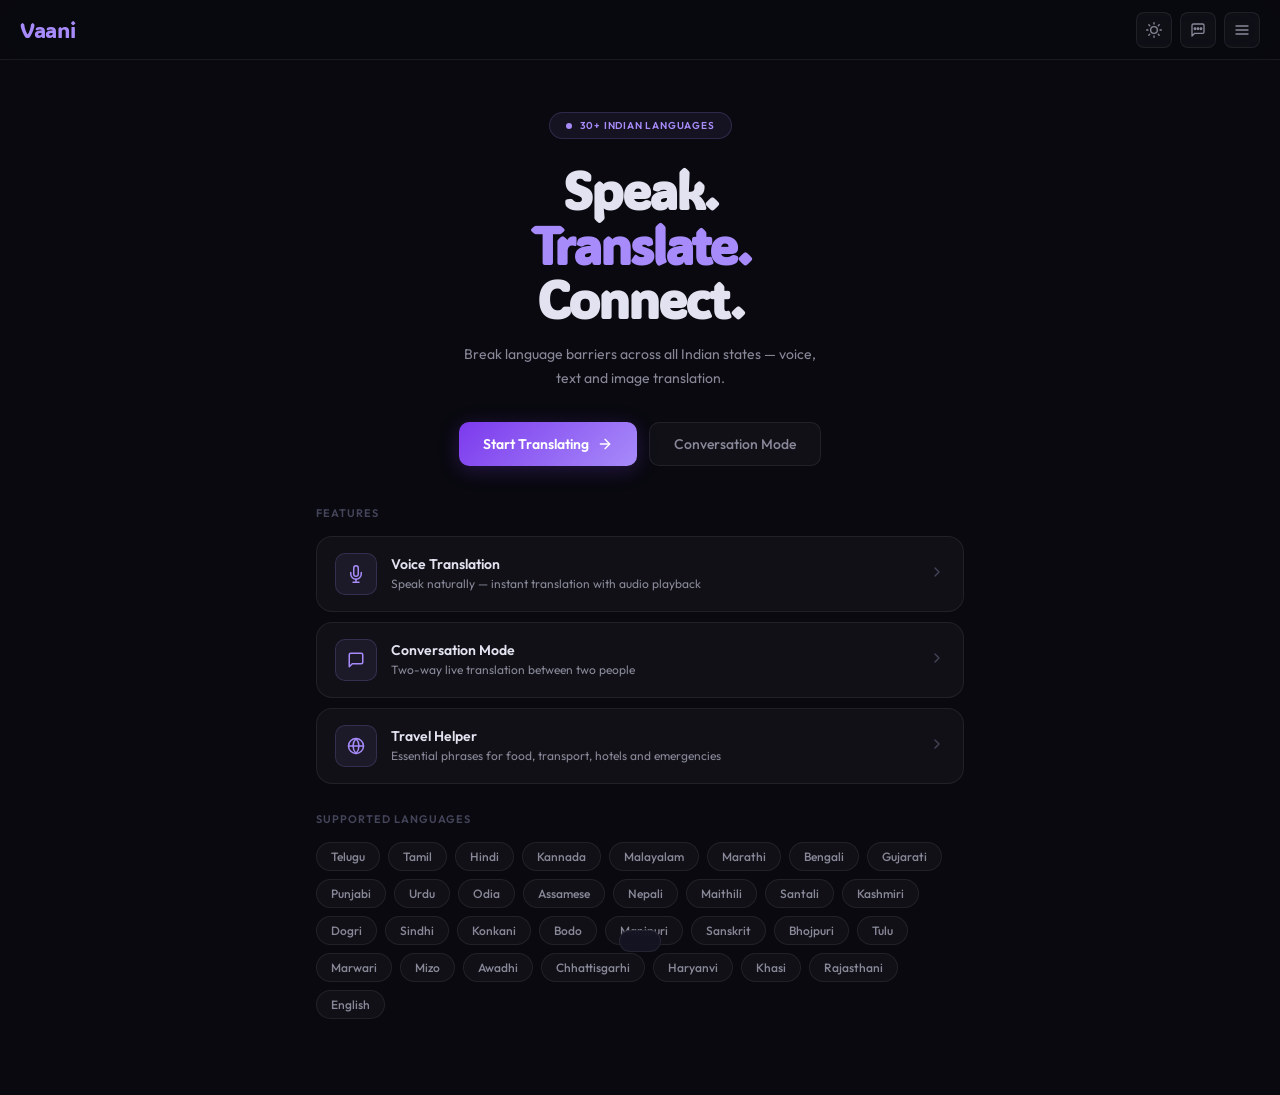
==== frontend/index.html @ 917a96c5 "Update index.html" ====
<!DOCTYPE html>
<html lang="en" data-theme="dark">
<head>
  <meta charset="UTF-8">
  <meta name="viewport" content="width=device-width, initial-scale=1.0, viewport-fit=cover">
  <title>Vaani — Indian Language Translator</title>
  <meta http-equiv="Cache-Control" content="no-cache, no-store, must-revalidate">
  <meta http-equiv="Pragma" content="no-cache">
  <meta http-equiv="Expires" content="0">
  <link rel="manifest" href="manifest.json">
  <meta name="theme-color" content="#7c3aed">
  <meta name="mobile-web-app-capable" content="yes">
  <meta name="apple-mobile-web-app-capable" content="yes">
  <meta name="apple-mobile-web-app-status-bar-style" content="black-translucent">
  <meta name="apple-mobile-web-app-title" content="Vaani">
  <link rel="icon" type="image/png" sizes="192x192" href="icon-192.png">
  <link rel="icon" type="image/png" sizes="512x512" href="icon-512.png">
  <link rel="shortcut icon" href="icon-192.png">
  <link rel="apple-touch-icon" href="icon-192.png">
  <link href="https://fonts.googleapis.com/css2?family=ADLaM+Display&family=Outfit:wght@300;400;500;600;700&display=swap" rel="stylesheet">
  <link rel="stylesheet" href="style.css?v=20260322a">
  <link rel="stylesheet" href="permission-guide.css?v=20250325b">
  <link rel="stylesheet" href="chat-isolated.css?v=4">
</head>
<body>

<!-- ══ NAVBAR ══════════════════════════════════════════════════════ -->
<nav class="navbar" id="navbar">
  <div class="nav-brand" onclick="navigateTo('Home')" role="button" tabindex="0"
       onkeydown="if(event.key==='Enter')navigateTo('Home')">
    Vaani
    <span class="nav-brand-hint">Home</span>
  </div>
  <div class="nav-actions">
    <button class="icon-btn" id="themeToggleBtn" onclick="toggleTheme()" title="Switch to light theme" aria-label="Switch to light theme" aria-pressed="false">
      <svg viewBox="0 0 24 24"><circle cx="12" cy="12" r="5"/><line x1="12" y1="1" x2="12" y2="3"/><line x1="12" y1="21" x2="12" y2="23"/><line x1="4.22" y1="4.22" x2="5.64" y2="5.64"/><line x1="18.36" y1="18.36" x2="19.78" y2="19.78"/><line x1="1" y1="12" x2="3" y2="12"/><line x1="21" y1="12" x2="23" y2="12"/><line x1="4.22" y1="19.78" x2="5.64" y2="18.36"/><line x1="18.36" y1="5.64" x2="19.78" y2="4.22"/></svg>
    </button>
    <button class="icon-btn" id="installBtn" onclick="installApp()" style="display:none" title="Install app">
      <svg viewBox="0 0 24 24"><path d="M21 15v4a2 2 0 0 1-2 2H5a2 2 0 0 1-2-2v-4"/><polyline points="7 10 12 15 17 10"/><line x1="12" y1="15" x2="12" y2="3"/></svg>
    </button>
    <button class="icon-btn" id="vcNavBtn" onclick="navigateTo('Chat')" title="Chat" style="position:relative">

  <svg viewBox="0 0 24 24" aria-hidden="true">
          <path d="M21 15a2 2 0 0 1-2 2H7l-4 4V5a2 2 0 0 1 2-2h14a2 2 0 0 1 2 2z"/>
          <circle cx="7.5" cy="10" r="1.2" fill="#8E7BEF"/>
          <circle cx="12" cy="10" r="1.2" fill="#8E7BEF"/>
          <circle cx="16.5" cy="10" r="1.2" fill="#8E7BEF"/>
        </svg>

  <span class="cu-nav-badge" id="chatNavBadge" style="display:none"></span>

</button>
    <button class="icon-btn menu-toggle" onclick="toggleMenu()" title="Menu">
      <svg viewBox="0 0 24 24"><line x1="3" y1="6" x2="21" y2="6"/><line x1="3" y1="12" x2="21" y2="12"/><line x1="3" y1="18" x2="21" y2="18"/></svg>
    </button>
  </div>
</nav>

<!-- ══ SIDE MENU ════════════════════════════════════════════════════ -->
<div class="menu-overlay" id="menuOverlay" onclick="closeMenu()"></div>
<div class="side-menu" id="sideMenu">
  <div class="menu-top">
    <div class="menu-brand">Vaani</div>
    <div class="menu-user" id="menuUser" style="display:none">
      <img class="menu-avatar" id="menuAvatar" src="" alt="">
      <div class="menu-user-info">
        <div class="menu-user-name" id="menuUserName"></div>
        <div class="menu-user-sub">Signed in with Google</div>
      </div>
    </div>
  </div>
  <nav class="menu-nav">
    <a class="menu-item" id="menuHome" onclick="navigateTo('Home')">
      <span class="mi-icon"><svg viewBox="0 0 24 24"><path d="M3 9l9-7 9 7v11a2 2 0 0 1-2 2H5a2 2 0 0 1-2-2z"/><polyline points="9 22 9 12 15 12 15 22"/></svg></span>
      <span class="mi-label">Home</span><span class="mi-dot"></span>
    </a>
    <a class="menu-item" id="menuSingle" onclick="navigateTo('Single')">
      <span class="mi-icon"><svg viewBox="0 0 24 24"><path d="M12 1a3 3 0 0 0-3 3v8a3 3 0 0 0 6 0V4a3 3 0 0 0-3-3z"/><path d="M19 10v2a7 7 0 0 1-14 0v-2"/><line x1="12" y1="19" x2="12" y2="23"/><line x1="8" y1="23" x2="16" y2="23"/></svg></span>
      <span class="mi-label">Single Mode</span><span class="mi-dot"></span>
    </a>
    <a class="menu-item" id="menuConversation" onclick="navigateTo('Conversation')">
      <span class="mi-icon"><svg viewBox="0 0 24 24"><path d="M21 15a2 2 0 0 1-2 2H7l-4 4V5a2 2 0 0 1 2-2h14a2 2 0 0 1 2 2z"/></svg></span>
      <span class="mi-label">Conversation Mode</span><span class="mi-dot"></span>
    </a>
    <a class="menu-item" id="menuChat" onclick="navigateTo('Chat')">
      <span class="mi-icon">
        <svg viewBox="0 0 24 24" aria-hidden="true">
          <path d="M21 15a2 2 0 0 1-2 2H7l-4 4V5a2 2 0 0 1 2-2h14a2 2 0 0 1 2 2z"/>
          <circle cx="7.5" cy="10" r="0.5"/>
          <circle cx="12" cy="10" r="0.5"/>
          <circle cx="16.5" cy="10" r="0.5"/>
        </svg>
      </span>
      <span class="mi-label">Chat</span>
      <span class="cu-nav-badge" id="chatMenuBadge" style="display:none;position:static;margin-left:auto"></span>
      <span class="mi-dot"></span>
    </a>
    <div class="menu-divider"></div>
    <a class="menu-item" id="menuTravel" onclick="navigateTo('Travel')">
      <span class="mi-icon"><svg viewBox="0 0 24 24"><circle cx="12" cy="12" r="10"/><line x1="2" y1="12" x2="22" y2="12"/><path d="M12 2a15.3 15.3 0 0 1 4 10 15.3 15.3 0 0 1-4 10 15.3 15.3 0 0 1-4-10 15.3 15.3 0 0 1 4-10z"/></svg></span>
      <span class="mi-label">Travel Helper</span><span class="mi-dot"></span>
    </a>
    <div class="menu-divider"></div>
    <a class="menu-item" id="menuHistory" onclick="navigateTo('History')">
      <span class="mi-icon"><svg viewBox="0 0 24 24"><path d="M14 2H6a2 2 0 0 0-2 2v16a2 2 0 0 0 2 2h12a2 2 0 0 0 2-2V8z"/><polyline points="14 2 14 8 20 8"/></svg></span>
      <span class="mi-label">History</span><span class="mi-dot"></span>
    </a>
    <a class="menu-item" id="menuFavourites" onclick="navigateTo('Favourites')">
      <span class="mi-icon"><svg viewBox="0 0 24 24"><polygon points="12 2 15.09 8.26 22 9.27 17 14.14 18.18 21.02 12 17.77 5.82 21.02 7 14.14 2 9.27 8.91 8.26 12 2"/></svg></span>
      <span class="mi-label">Favourites</span><span class="mi-dot"></span>
    </a>
    <a class="menu-item" id="menuSettings" onclick="navigateTo('Settings')">
      <span class="mi-icon"><svg viewBox="0 0 24 24"><circle cx="12" cy="12" r="3"/><path d="M19.4 15a1.65 1.65 0 0 0 .33 1.82l.06.06a2 2 0 1 1-2.83 2.83l-.06-.06a1.65 1.65 0 0 0-1.82-.33 1.65 1.65 0 0 0-1 1.51V21a2 2 0 1 1-4 0v-.09A1.65 1.65 0 0 0 9 19.4a1.65 1.65 0 0 0-1.82.33l-.06.06a2 2 0 1 1-2.83-2.83l.06-.06A1.65 1.65 0 0 0 4.68 15a1.65 1.65 0 0 0-1.51-1H3a2 2 0 1 1 0-4h.09A1.65 1.65 0 0 0 4.6 9a1.65 1.65 0 0 0-.33-1.82l-.06-.06a2 2 0 1 1 2.83-2.83l.06.06A1.65 1.65 0 0 0 9 4.68a1.65 1.65 0 0 0 1-1.51V3a2 2 0 1 1 4 0v.09a1.65 1.65 0 0 0 1 1.51 1.65 1.65 0 0 0 1.82-.33l.06-.06a2 2 0 1 1 2.83 2.83l-.06.06A1.65 1.65 0 0 0 19.4 9a1.65 1.65 0 0 0 1.51 1H21a2 2 0 1 1 0 4h-.09a1.65 1.65 0 0 0-1.51 1z"/></svg></span>
      <span class="mi-label">Settings</span><span class="mi-dot"></span>
    </a>
  </nav>
  <div class="menu-footer">
    <div class="menu-signin-card" id="menuSigninCard">
      <div class="signin-title">Sign in to sync</div>
      <div class="signin-sub">Save history &amp; favourites across devices</div>
      <button class="google-btn" onclick="signInWithGoogle()">
        <svg class="g-logo" viewBox="0 0 24 24" fill="none">
          <path d="M22.56 12.25c0-.78-.07-1.53-.2-2.25H12v4.26h5.92c-.26 1.37-1.04 2.53-2.21 3.31v2.77h3.57c2.08-1.92 3.28-4.74 3.28-8.09z" fill="#4285F4"/>
          <path d="M12 23c2.97 0 5.46-.98 7.28-2.66l-3.57-2.77c-.98.66-2.23 1.06-3.71 1.06-2.86 0-5.29-1.93-6.16-4.53H2.18v2.84C3.99 20.53 7.7 23 12 23z" fill="#34A853"/>
          <path d="M5.84 14.09c-.22-.66-.35-1.36-.35-2.09s.13-1.43.35-2.09V7.07H2.18C1.43 8.55 1 10.22 1 12s.43 3.45 1.18 4.93l3.66-2.84z" fill="#FBBC05"/>
          <path d="M12 5.38c1.62 0 3.06.56 4.21 1.64l3.15-3.15C17.45 2.09 14.97 1 12 1 7.7 1 3.99 3.47 2.18 7.07l3.66 2.84c.87-2.6 3.3-4.53 6.16-4.53z" fill="#EA4335"/>
        </svg>
        Continue with Google
      </button>
    </div>
    <div class="menu-signout" id="menuSignout" style="display:none">
      <button class="signout-btn" onclick="signOutUser()">
        <svg viewBox="0 0 24 24"><path d="M9 21H5a2 2 0 0 1-2-2V5a2 2 0 0 1 2-2h4"/><polyline points="16 17 21 12 16 7"/><line x1="21" y1="12" x2="9" y2="12"/></svg>
        Sign out
      </button>
    </div>
  </div>
</div>

<!-- ══ HOME ════════════════════════════════════════════════════════ -->
<div id="pageHome" class="page active">
  <div class="home-hero">
    <div class="hero-badge"><span class="badge-pulse"></span>30+ Indian Languages</div>
    <h1 class="hero-title">Speak.<br><span class="hero-accent">Translate.</span><br>Connect.</h1>
    <p class="hero-sub">Break language barriers across all Indian states — voice, text and image translation.</p>
    <div class="hero-btns">
      <button class="btn-primary" onclick="navigateTo('Single')">
        Start Translating
        <svg viewBox="0 0 24 24"><line x1="5" y1="12" x2="19" y2="12"/><polyline points="12 5 19 12 12 19"/></svg>
      </button>
      <button class="btn-ghost" onclick="navigateTo('Conversation')">Conversation Mode</button>
    </div>
  </div>
  <div class="home-features">
    <div class="section-label">Features</div>
    <div class="features-grid">
      <div class="feature-card" onclick="navigateTo('Single')">
        <div class="fc-icon"><svg viewBox="0 0 24 24"><path d="M12 1a3 3 0 0 0-3 3v8a3 3 0 0 0 6 0V4a3 3 0 0 0-3-3z"/><path d="M19 10v2a7 7 0 0 1-14 0v-2"/><line x1="12" y1="19" x2="12" y2="23"/><line x1="8" y1="23" x2="16" y2="23"/></svg></div>
        <div class="fc-body"><div class="fc-title">Voice Translation</div><div class="fc-desc">Speak naturally — instant translation with audio playback</div></div>
        <div class="fc-arrow"><svg viewBox="0 0 24 24"><polyline points="9 18 15 12 9 6"/></svg></div>
      </div>
      <div class="feature-card" onclick="navigateTo('Conversation')">
        <div class="fc-icon"><svg viewBox="0 0 24 24"><path d="M21 15a2 2 0 0 1-2 2H7l-4 4V5a2 2 0 0 1 2-2h14a2 2 0 0 1 2 2z"/></svg></div>
        <div class="fc-body"><div class="fc-title">Conversation Mode</div><div class="fc-desc">Two-way live translation between two people</div></div>
        <div class="fc-arrow"><svg viewBox="0 0 24 24"><polyline points="9 18 15 12 9 6"/></svg></div>
      </div>
      <div class="feature-card" onclick="navigateTo('Travel')">
        <div class="fc-icon"><svg viewBox="0 0 24 24"><circle cx="12" cy="12" r="10"/><line x1="2" y1="12" x2="22" y2="12"/><path d="M12 2a15.3 15.3 0 0 1 4 10 15.3 15.3 0 0 1-4 10 15.3 15.3 0 0 1-4-10 15.3 15.3 0 0 1 4-10z"/></svg></div>
        <div class="fc-body"><div class="fc-title">Travel Helper</div><div class="fc-desc">Essential phrases for food, transport, hotels and emergencies</div></div>
        <div class="fc-arrow"><svg viewBox="0 0 24 24"><polyline points="9 18 15 12 9 6"/></svg></div>
      </div>
    </div>
  </div>
  <div class="home-langs">
    <div class="section-label">Supported Languages</div>
    <div class="langs-wrap">
      <span class="lang-pill">Telugu</span><span class="lang-pill">Tamil</span>
      <span class="lang-pill">Hindi</span><span class="lang-pill">Kannada</span>
      <span class="lang-pill">Malayalam</span><span class="lang-pill">Marathi</span>
      <span class="lang-pill">Bengali</span><span class="lang-pill">Gujarati</span>
      <span class="lang-pill">Punjabi</span><span class="lang-pill">Urdu</span>
      <span class="lang-pill">Odia</span><span class="lang-pill">Assamese</span>
      <span class="lang-pill">Nepali</span><span class="lang-pill">Maithili</span>
      <span class="lang-pill">Santali</span><span class="lang-pill">Kashmiri</span>
      <span class="lang-pill">Dogri</span><span class="lang-pill">Sindhi</span>
      <span class="lang-pill">Konkani</span><span class="lang-pill">Bodo</span>
      <span class="lang-pill">Manipuri</span><span class="lang-pill">Sanskrit</span>
      <span class="lang-pill">Bhojpuri</span><span class="lang-pill">Tulu</span>
      <span class="lang-pill">Marwari</span><span class="lang-pill">Mizo</span>
      <span class="lang-pill">Awadhi</span><span class="lang-pill">Chhattisgarhi</span>
      <span class="lang-pill">Haryanvi</span><span class="lang-pill">Khasi</span>
      <span class="lang-pill">Rajasthani</span><span class="lang-pill">English</span>
    </div>
  </div>
</div>

<!-- ══ SINGLE MODE ══════════════════════════════════════════════════ -->
<div id="pageSingle" class="page">
  <div class="page-header">
    <h2 class="page-title">Single Mode</h2>
    <p class="page-sub">Translate speech or text between any two Indian languages</p>
  </div>
  <div class="glass-card">
    <div class="lang-row">
      <div class="lang-box">
        <label class="lang-label" for="fromLang">I Speak</label>
        <select id="fromLang" class="lang-select"></select>
      </div>
      <button class="swap-btn" onclick="swapLanguages()" title="Swap languages">
        <svg viewBox="0 0 24 24"><polyline points="17 1 21 5 17 9"/><path d="M3 11V9a4 4 0 0 1 4-4h14"/><polyline points="7 23 3 19 7 15"/><path d="M21 13v2a4 4 0 0 1-4 4H3"/></svg>
      </button>
      <div class="lang-box">
        <label class="lang-label" for="toLang">Translate To</label>
        <select id="toLang" class="lang-select"></select>
      </div>
    </div>
    <div class="mode-toggle">
      <button class="mode-btn active" id="voiceModeBtn" onclick="switchInputMode('voice')">
        <svg viewBox="0 0 24 24"><path d="M12 1a3 3 0 0 0-3 3v8a3 3 0 0 0 6 0V4a3 3 0 0 0-3-3z"/><path d="M19 10v2a7 7 0 0 1-14 0v-2"/></svg>Voice
      </button>
      <button class="mode-btn" id="textModeBtn" onclick="switchInputMode('text')">
        <svg viewBox="0 0 24 24"><line x1="17" y1="10" x2="3" y2="10"/><line x1="21" y1="6" x2="3" y2="6"/><line x1="21" y1="14" x2="3" y2="14"/><line x1="17" y1="18" x2="3" y2="18"/></svg>Text
      </button>
    </div>
  </div>
  <div id="voiceInput" class="voice-section">
    <div class="mic-wrap">
      <button class="mic-btn" id="micBtn" onclick="startListening()">
        <div class="mic-pulse"></div>
        <svg viewBox="0 0 24 24"><path d="M12 1a3 3 0 0 0-3 3v8a3 3 0 0 0 6 0V4a3 3 0 0 0-3-3z"/><path d="M19 10v2a7 7 0 0 1-14 0v-2"/><line x1="12" y1="19" x2="12" y2="23"/><line x1="8" y1="23" x2="16" y2="23"/></svg>
      </button>
      <p class="mic-hint" id="micStatus">Tap to speak</p>
      <p class="mic-sub-hint">Tap once to start · tap again to stop · tap once more for new recording</p>
    </div>
  </div>
  <div id="textInput" class="text-section" style="display:none">
    <textarea id="textInputArea" class="text-area" placeholder="Type here" rows="4"></textarea>
    <span id="liveHint" class="live-hint" aria-live="polite"></span>
    <button class="btn-primary btn-full" id="translateTextBtn" onclick="translateTypedText()">
      Translate <svg viewBox="0 0 24 24"><line x1="5" y1="12" x2="19" y2="12"/><polyline points="12 5 19 12 12 19"/></svg>
    </button>
  </div>
  <div id="resultsSection" style="display:none">
    <div class="result-card">
      <div class="rc-header">
        <span class="rc-label">You said</span>
        <button class="sm-btn" id="editSpeechBtn" title="Edit before translating" style="display:none" onclick="toggleSpeechEdit()">
          <svg viewBox="0 0 24 24"><path d="M11 4H4a2 2 0 0 0-2 2v14a2 2 0 0 0 2 2h14a2 2 0 0 0 2-2v-7"/><path d="M18.5 2.5a2.121 2.121 0 0 1 3 3L12 15l-4 1 1-4 9.5-9.5z"/></svg>
        </button>
      </div>
      <p class="rc-text" id="originalText">—</p>
      <div id="speechEditBox" style="display:none;margin-top:10px">
        <textarea id="speechEditInput" class="text-area" rows="2"
          placeholder="Edit your speech then tap Re-translate…"
          style="font-size:15px;margin-bottom:8px"></textarea>
        <button class="btn-primary btn-full" onclick="retranslateSpeech()">
          <svg viewBox="0 0 24 24" width="16" height="16" style="margin-right:6px"><polyline points="1 4 1 10 7 10"/><path d="M3.51 15a9 9 0 1 0 .49-3.43"/></svg>Re-translate
        </button>
      </div>
    </div>
    <div class="result-card result-translated">
      <div class="rc-header">
        <span class="rc-label">Translation</span>
        <button class="sm-btn" onclick="copyTranslation()" title="Copy">
          <svg viewBox="0 0 24 24"><rect x="9" y="9" width="13" height="13" rx="2"/><path d="M5 15H4a2 2 0 0 1-2-2V4a2 2 0 0 1 2-2h9a2 2 0 0 1 2 2v1"/></svg>
        </button>
      </div>
      <p class="rc-text rc-accent" id="translatedText">—</p>
      <div class="audio-timeline" id="audioTimeline" style="display:none">
        <span class="tl-time" id="timelineCurrent">0:00</span>
        <input type="range" id="timelineSeek" class="tl-seek" min="0" max="100" step="0.1" value="0" aria-label="Audio seek bar">
        <span class="tl-time" id="timelineTotal">0:00</span>
      </div>
      <div class="rc-actions" id="actionBtns" style="display:none">
        <button class="ac-btn ac-primary" id="playBtn" data-playpause="labeled" onclick="playAudio()">
          <svg viewBox="0 0 24 24"><polygon points="5 3 19 12 5 21 5 3"/></svg>Play
        </button>
        <button class="ac-btn" onclick="copyTranslation()">
          <svg viewBox="0 0 24 24"><rect x="9" y="9" width="13" height="13" rx="2"/><path d="M5 15H4a2 2 0 0 1-2-2V4a2 2 0 0 1 2-2h9a2 2 0 0 1 2 2v1"/></svg>Copy
        </button>
        <button class="ac-btn ac-star" id="saveBtn" onclick="saveSingleToFavourites()">
          <svg viewBox="0 0 24 24"><polygon points="12 2 15.09 8.26 22 9.27 17 14.14 18.18 21.02 12 17.77 5.82 21.02 7 14.14 2 9.27 8.91 8.26 12 2"/></svg>Save
        </button>
      </div>
    </div>
  </div>
</div>

<!-- ══ CONVERSATION MODE ════════════════════════════════════════════
     CRITICAL: This div is CLOSED before pageChat opens.
     pageChat is a SIBLING, NOT a child of pageConversation.
══════════════════════════════════════════════════════════════════ -->
<div id="pageConversation" class="page">
  <div class="page-header">
    <h2 class="page-title">Conversation Mode</h2>
    <p class="page-sub">Two people, two languages — live two-way translation</p>
  </div>
  <div class="conv-grid">
    <div class="conv-panel">
      <div class="conv-top">
        <span class="conv-label conv-label-a">Person A</span>
        <select id="convLangA" class="lang-select lang-select-sm"></select>
      </div>
      <div class="mic-wrap mic-wrap-sm">
        <button class="mic-btn mic-btn-sm mic-a" id="micBtnA" onclick="startConvListening('A')">
          <svg viewBox="0 0 24 24"><path d="M12 1a3 3 0 0 0-3 3v8a3 3 0 0 0 6 0V4a3 3 0 0 0-3-3z"/><path d="M19 10v2a7 7 0 0 1-14 0v-2"/><line x1="12" y1="19" x2="12" y2="23"/><line x1="8" y1="23" x2="16" y2="23"/></svg>
        </button>
        <p class="mic-hint" id="micStatusA">Tap to speak</p>
      </div>
      <div class="result-card"><p class="rc-label">Said</p><p class="rc-text rc-sm" id="originalTextA">—</p></div>
      <div class="result-card result-translated">
        <div class="rc-header"><span class="rc-label">Translation</span>
          <button class="sm-btn" onclick="copyText('translatedTextA')"><svg viewBox="0 0 24 24"><rect x="9" y="9" width="13" height="13" rx="2"/><path d="M5 15H4a2 2 0 0 1-2-2V4a2 2 0 0 1 2-2h9a2 2 0 0 1 2 2v1"/></svg></button>
        </div>
        <p class="rc-text rc-accent rc-sm" id="translatedTextA">—</p>
        <button class="ac-btn ac-primary" id="playBtnA" data-playpause="labeled" onclick="playAudioA()" style="display:none">
          <svg viewBox="0 0 24 24"><polygon points="5 3 19 12 5 21 5 3"/></svg>Play
        </button>
      </div>
    </div>
    <div class="conv-sep"></div>
    <div class="conv-panel">
      <div class="conv-top">
        <span class="conv-label conv-label-b">Person B</span>
        <select id="convLangB" class="lang-select lang-select-sm"></select>
      </div>
      <div class="mic-wrap mic-wrap-sm">
        <button class="mic-btn mic-btn-sm mic-b" id="micBtnB" onclick="startConvListening('B')">
          <svg viewBox="0 0 24 24"><path d="M12 1a3 3 0 0 0-3 3v8a3 3 0 0 0 6 0V4a3 3 0 0 0-3-3z"/><path d="M19 10v2a7 7 0 0 1-14 0v-2"/><line x1="12" y1="19" x2="12" y2="23"/><line x1="8" y1="23" x2="16" y2="23"/></svg>
        </button>
        <p class="mic-hint" id="micStatusB">Tap to speak</p>
      </div>
      <div class="result-card"><p class="rc-label">Said</p><p class="rc-text rc-sm" id="originalTextB">—</p></div>
      <div class="result-card result-translated">
        <div class="rc-header"><span class="rc-label">Translation</span>
          <button class="sm-btn" onclick="copyText('translatedTextB')"><svg viewBox="0 0 24 24"><rect x="9" y="9" width="13" height="13" rx="2"/><path d="M5 15H4a2 2 0 0 1-2-2V4a2 2 0 0 1 2-2h9a2 2 0 0 1 2 2v1"/></svg></button>
        </div>
        <p class="rc-text rc-accent rc-sm" id="translatedTextB">—</p>
        <button class="ac-btn ac-primary" id="playBtnB" data-playpause="labeled" onclick="playAudioB()" style="display:none">
          <svg viewBox="0 0 24 24"><polygon points="5 3 19 12 5 21 5 3"/></svg>Play
        </button>
      </div>
    </div>
  </div>
</div>
<!-- END pageConversation ↑ — pageChat is a SIBLING below, NOT a child -->

<div id="pageChat" class="page">
  <div id="vaaniChat"></div>
</div>


<!-- ══ TRAVEL HELPER ════════════════════════════════════════════════ -->
<div id="pageTravel" class="page">
  <div class="page-header">
    <h2 class="page-title">Travel Helper</h2>
    <p class="page-sub">Essential phrases — tap Play to hear any phrase spoken aloud</p>
  </div>
  <div class="glass-card">
    <div class="lang-row">
      <div class="lang-box"><label class="lang-label">My Language</label><select id="travelFromLang" class="lang-select" onchange="loadTravelPhrases()"></select></div>
      <div class="arrow-sep"><svg viewBox="0 0 24 24"><line x1="5" y1="12" x2="19" y2="12"/><polyline points="12 5 19 12 12 19"/></svg></div>
      <div class="lang-box"><label class="lang-label">Phrases In</label><select id="travelToLang" class="lang-select" onchange="loadTravelPhrases()"></select></div>
    </div>
  </div>
  <div id="catTabs" class="cat-tabs"></div>
  <div id="travelLoading" class="loading-wrap" style="display:none"><div class="spinner"></div><span>Translating phrases…</span></div>
  <div id="phrasesList" class="phrases-list"></div>
</div>

<!-- ══ HISTORY ══════════════════════════════════════════════════════ -->
<div id="pageHistory" class="page">
  <div class="page-header"><h2 class="page-title">History</h2><p class="page-sub">Your recent translations</p></div>
  <div id="historyList" class="list-wrap"></div>
</div>

<!-- ══ FAVOURITES ═══════════════════════════════════════════════════ -->
<div id="pageFavourites" class="page">
  <div class="page-header"><h2 class="page-title">Favourites</h2><p class="page-sub">Your saved translations</p></div>
  <div id="favouritesList" class="list-wrap"></div>
</div>

<!-- ══ SETTINGS ═════════════════════════════════════════════════════ -->
<div id="pageSettings" class="page">
  <div class="page-header">
    <h2 class="page-title">Settings</h2>
    <p class="page-sub">Customise language and appearance</p>
  </div>
  <div id="settingsContainer"></div>
</div>

<!-- ══ TOAST ════════════════════════════════════════════════════════ -->
<div id="toast" class="toast"></div>

<!-- ══ SCRIPTS ══════════════════════════════════════════════════════
     LOAD ORDER (critical):
     1. Config globals
     2. Firebase compat SDK  (three scripts, loaded once)
     3. Vaani core scripts   (translation — unchanged)
     4. Identity system      (auth.js, profile.js)
     5. Chat                 (chat.js)
     6. Firebase ESM module  (type="module" — always defers,
                              runs after all regular scripts)
══════════════════════════════════════════════════════════════════ -->
<script>
  window.VAANI_VERSION        = "20250325b";
  window.VAANI_VISION_KEY     = "";
  window.USE_API              = false;
  window.USE_HUMAN_TRANSLATOR = true;
  window.DEBUG_TRANSLATION    = false;
</script>
 
<!-- Firebase compat SDK — loaded ONCE, no duplicates -->
<script src="https://www.gstatic.com/firebasejs/9.22.2/firebase-app-compat.js"></script>
<script src="https://www.gstatic.com/firebasejs/9.22.2/firebase-auth-compat.js"></script>
<script src="https://www.gstatic.com/firebasejs/9.22.2/firebase-firestore-compat.js"></script>
 
<!-- Vaani core (translation — do NOT touch) -->
<script src="normalizer.js?v=1"></script>
<script src="apiService.js?v=2"></script>
<script src="slangDictionary.js?v=2"></script>
<script src="toneDetector.js?v=2"></script>
<script src="contextTranslator.js?v=2"></script>
<script src="llmEnhancer.js?v=2"></script>
<script src="humanTranslator.js?v=1"></script>
<script src="app.js?v=20250325b"></script>
<script src="translationIntegration.js?v=3"></script>
 
<!-- Identity system (must load before chat.js) -->
<script src="auth.js?v=1"></script>
<script type="module" src="profile.js?v=3"></script>
 
<!-- Chat (gated — requires auth + profile) -->
<script type="module" src="chat.js?v=5"></script>
 
<!-- Firebase ESM module — main app auth
     type="module" makes this automatically deferred.
     It runs AFTER all the regular scripts above have executed.
     This sets window._vaaniCurrentUser and window.VAANI_AUTH_READY. -->
<script type="module" src="firebase.js?v=20250325a"></script>
 
<!-- ✅ chat-firebase.js is NOT needed — chat.js v2.1 handles
     user mirroring internally via _mirrorEsmUser(). -->
 
<script>
  if ('serviceWorker' in navigator) {
    window.addEventListener('load', () => {
      navigator.serviceWorker.register('/sw.js', { updateViaCache: 'none' })
        .then(reg => {
          reg.update().catch(() => {});
          setInterval(() => reg.update().catch(() => {}), 30000);
          document.addEventListener('visibilitychange', () => {
            if (document.visibilityState === 'visible') reg.update().catch(() => {});
          });
          reg.addEventListener('updatefound', () => {
            const newSW = reg.installing;
            if (!newSW) return;
            newSW.addEventListener('statechange', () => {
              if (newSW.state === 'installed') newSW.postMessage('SKIP_WAITING');
            });
          });
        })
        .catch(e => console.warn('[Vaani] SW registration failed:', e));
 
      navigator.serviceWorker.addEventListener('message', e => {
        if (e.data?.type === 'SW_UPDATED') window.location.reload(true);
      });
 
      let _reloading = false;
      navigator.serviceWorker.addEventListener('controllerchange', () => {
        if (!_reloading) { _reloading = true; window.location.reload(true); }
      });
    });
  }
 
  let deferredPrompt;
  window.addEventListener('beforeinstallprompt', e => {
    e.preventDefault();
    deferredPrompt = e;
    document.getElementById('installBtn').style.display = 'flex';
  });
  window.addEventListener('appinstalled', () => {
    document.getElementById('installBtn').style.display = 'none';
    deferredPrompt = null;
  });
  window.installApp = function () {
    if (deferredPrompt) {
      deferredPrompt.prompt();
      deferredPrompt.userChoice.then(() => { deferredPrompt = null; });
    }
  };
</script>
</body>
</html>
---- frontend/style.css ----
/* ── FONTS & RESET ── */
@import url('https://fonts.googleapis.com/css2?family=ADLaM+Display&family=Outfit:wght@300;400;500;600;700&display=swap');
*,*::before,*::after{box-sizing:border-box;margin:0;padding:0}

/* ── THEME VARIABLES ── */
:root{
  --bg:#09090f;--bg2:#0e0e1a;--bg3:#13131f;
  --card:rgba(255,255,255,0.03);--card-border:rgba(255,255,255,0.07);--card-hover:rgba(255,255,255,0.05);
  --accent:#7c3aed;--accent-light:#a78bfa;--accent-glow:rgba(124,58,237,0.25);
  --accent-subtle:rgba(167,139,250,0.08);--accent-border:rgba(167,139,250,0.18);
  --translated-text:#e2e2f0;--text:#e2e2f0;--text2:#888899;--text3:#44445a;
  --travel-en-text:#9fa2c3;
  --menu-text:#ececff;--menu-muted:#b5b5cd;--menu-icon:#8f8fa7;--menu-signout:#c9c9df;
  --helper-label-text:#9d9db4;--helper-hint-text:#b8b8ca;--helper-subhint-text:#a7a7bc;--helper-text-glow:rgba(167,139,250,0.14);
  --nav-h:60px;--radius:16px;--radius-sm:10px;--radius-xs:8px;
  --transition:0.2s cubic-bezier(0.4,0,0.2,1);
}
[data-theme="light"]{
  --bg:#f4f4fc;--bg2:#ffffff;--bg3:#ededf8;
  --card:rgba(255,255,255,0.8);--card-border:rgba(0,0,0,0.08);--card-hover:rgba(255,255,255,0.95);
  --accent-glow:rgba(124,58,237,0.15);--translated-text:#0e0e1a;--text:#0e0e1a;--text2:#5a5a72;--text3:#b0b0c8;
  --travel-en-text:#666a89;
  --menu-text:#171729;--menu-muted:#4f4f69;--menu-icon:#61617d;--menu-signout:#373751;
  --helper-label-text:#55556f;--helper-hint-text:#4a4a66;--helper-subhint-text:#5a5a74;--helper-text-glow:rgba(0,0,0,0.04);
}

/* ── BASE ── */
html,body{height:100%;margin:0}
html{scroll-behavior:smooth}
body{font-family:'Outfit',sans-serif;background:var(--bg);color:var(--text);min-height:100dvh;padding-top:var(--nav-h);transition:background var(--transition),color var(--transition);overflow-x:hidden;-webkit-font-smoothing:antialiased}
html.vaani-chat-locked,body.vaani-chat-locked{overflow:hidden;overscroll-behavior:none}
svg{width:16px;height:16px;stroke:currentColor;fill:none;stroke-width:2;stroke-linecap:round;stroke-linejoin:round;flex-shrink:0;pointer-events:none}
button{cursor:pointer;font-family:'Outfit',sans-serif;border:none;outline:none}
select{font-family:'Outfit',sans-serif}
button:focus-visible,select:focus-visible,[tabindex]:focus-visible{outline:2px solid var(--accent-border);outline-offset:2px;border-radius:4px}

/* ── NAVBAR ── */
.navbar{position:fixed;top:0;left:0;right:0;z-index:100;display:flex;align-items:center;justify-content:space-between;padding:0 20px;height:var(--nav-h);background:rgba(9,9,15,0.88);backdrop-filter:blur(20px) saturate(180%);-webkit-backdrop-filter:blur(20px) saturate(180%);border-bottom:1px solid var(--card-border);transition:background var(--transition)}
[data-theme="light"] .navbar{background:rgba(244,244,252,0.9)}
.nav-brand{font-family:'ADLaM Display',sans-serif;font-size:22px;color:var(--accent-light);cursor:pointer;letter-spacing:-0.5px;user-select:none;display:flex;align-items:center;gap:8px;transition:opacity var(--transition)}
.nav-brand:hover{opacity:0.85}
.nav-brand-hint{font-family:'Outfit',sans-serif;font-size:11px;font-weight:500;color:var(--accent-light);background:var(--accent-subtle);border:1px solid var(--accent-border);border-radius:6px;padding:2px 7px;letter-spacing:0.3px;opacity:0;transform:translateX(-4px);transition:opacity 0.2s,transform 0.2s;pointer-events:none;white-space:nowrap}
.nav-brand:hover .nav-brand-hint{opacity:1;transform:translateX(0)}
.nav-actions{display:flex;align-items:center;gap:8px}
.icon-btn{width:36px;height:36px;border-radius:var(--radius-xs);border:1px solid var(--card-border);background:var(--card);color:var(--text2);display:flex;align-items:center;justify-content:center;transition:all var(--transition)}
.icon-btn:hover{background:var(--accent-subtle);border-color:var(--accent-border);color:var(--accent-light)}

/* ── SIDE MENU ── */
.menu-overlay{display:none;position:fixed;inset:0;background:rgba(0,0,0,0.6);backdrop-filter:blur(4px);z-index:200;opacity:0;transition:opacity var(--transition)}
.menu-overlay.open{display:block;opacity:1}
.side-menu{position:fixed;top:0;right:-300px;width:280px;height:100dvh;background:var(--bg2);border-left:1px solid var(--card-border);z-index:300;display:flex;flex-direction:column;transition:right 0.35s cubic-bezier(0.4,0,0.2,1);overflow-y:auto}
.side-menu.open{right:0}
.menu-top{padding:28px 20px 18px;border-bottom:1px solid var(--card-border)}
.menu-brand{font-family:'ADLaM Display',sans-serif;font-size:24px;color:var(--menu-text);margin-bottom:4px}
.menu-user{display:flex;align-items:center;gap:10px;margin-top:16px;padding:12px;background:var(--accent-subtle);border:1px solid var(--accent-border);border-radius:var(--radius-sm);animation:fadeIn 0.3s ease}
.menu-avatar{width:34px;height:34px;border-radius:50%;object-fit:cover;border:2px solid var(--accent-border)}
.menu-user-name{font-size:13px;font-weight:600;color:var(--menu-text)}
.menu-user-sub{font-size:10px;color:var(--menu-muted);margin-top:1px}
.menu-nav{flex:1;padding:10px 0}
.menu-item{display:flex;align-items:center;gap:12px;padding:11px 20px;cursor:pointer;transition:all var(--transition);text-decoration:none;border-left:3px solid transparent;position:relative}
.menu-item:hover{background:var(--card)}
.menu-item:hover .mi-label{color:var(--menu-text)}
.menu-item.active{background:var(--accent-subtle);border-left-color:var(--accent)}
.mi-icon{width:32px;height:32px;border-radius:var(--radius-xs);background:var(--card);border:1px solid var(--card-border);display:flex;align-items:center;justify-content:center;flex-shrink:0;transition:all var(--transition)}
.mi-icon svg{width:14px;height:14px;stroke:var(--menu-icon)}
.menu-item.active .mi-icon{background:var(--accent-subtle);border-color:var(--accent-border)}
.menu-item.active .mi-icon svg{stroke:var(--accent-light)}
.mi-label{font-size:13px;color:var(--menu-muted);font-weight:500;flex:1;transition:color var(--transition)}
.menu-item.active .mi-label{color:var(--accent-light);font-weight:500}
.mi-dot{width:4px;height:4px;border-radius:50%;background:var(--accent);opacity:0;transition:opacity var(--transition)}
.menu-item.active .mi-dot{opacity:1}
.menu-divider{height:1px;background:var(--card-border);margin:6px 20px}
.menu-footer{padding:16px 20px 24px;border-top:1px solid var(--card-border)}
.menu-signin-card{background:var(--accent-subtle);border:1px solid var(--accent-border);border-radius:var(--radius);padding:18px;text-align:center}
.signin-title{font-size:14px;font-weight:600;color:var(--text);margin-bottom:5px}
.signin-sub{font-size:11px;color:var(--text3);margin-bottom:14px;line-height:1.5}
.google-btn{display:flex;align-items:center;justify-content:center;gap:8px;width:100%;padding:11px;background:rgba(255,255,255,0.06);border:1px solid rgba(255,255,255,0.12);border-radius:var(--radius-sm);color:var(--text2);font-size:13px;font-weight:500;transition:all var(--transition)}
.google-btn:hover{background:rgba(255,255,255,0.1);color:var(--text)}
.g-logo{width:16px;height:16px;flex-shrink:0}
.signout-btn{display:flex;align-items:center;gap:8px;width:100%;padding:10px 12px;background:transparent;border:1px solid var(--card-border);border-radius:var(--radius-sm);color:var(--menu-signout);font-size:13px;font-weight:500;transition:all var(--transition)}
.signout-btn svg{width:14px;height:14px}
.signout-btn:hover{border-color:rgba(239,68,68,0.3);color:#ef4444;background:rgba(239,68,68,0.05)}

/* ── PAGES ── */
.page{display:none;max-width:680px;margin:0 auto;padding:0 16px 48px}
.page.active{display:block;animation:pageIn 0.3s ease}
@keyframes pageIn{from{opacity:0;transform:translateY(8px)}to{opacity:1;transform:translateY(0)}}
.page-header{padding:28px 0 20px}
.page-title{font-size:24px;font-weight:700;color:var(--text);letter-spacing:-0.5px;margin-bottom:6px}
.page-sub{font-size:14px;color:var(--text2)}


#pageChat{padding:0}
#pageChat.active{
  position:fixed;
  left:0;
  right:0;
  top:var(--nav-h);
  height:calc(100dvh - var(--nav-h));
  margin:0;
  max-width:none;
  padding:0;
  display:flex;
  justify-content:center;
  overflow:hidden;
  overscroll-behavior:none;
}
#pageChat.active #vaaniChat{
  height:100%;
  max-height:100%;
}
/* ── HOME ── */
.home-hero{padding:52px 0 40px;text-align:center;animation:heroIn 0.6s cubic-bezier(0.4,0,0.2,1)}
@keyframes heroIn{from{opacity:0;transform:translateY(20px)}to{opacity:1;transform:translateY(0)}}
.hero-badge{display:inline-flex;align-items:center;gap:8px;background:var(--accent-subtle);border:1px solid var(--accent-border);border-radius:20px;padding:6px 16px;font-size:10px;color:var(--accent-light);font-weight:600;letter-spacing:0.8px;text-transform:uppercase;margin-bottom:24px}
.badge-pulse{width:6px;height:6px;border-radius:50%;background:var(--accent-light);animation:pulse 2s infinite}
@keyframes pulse{0%,100%{opacity:1;transform:scale(1)}50%{opacity:0.3;transform:scale(0.8)}}
.hero-title{font-family:'ADLaM Display',sans-serif;font-size:52px;line-height:1.05;color:var(--text);margin-bottom:16px;letter-spacing:-2px}
@media(max-width:480px){.hero-title{font-size:38px}}
.hero-accent{color:var(--accent-light)}
.hero-sub{font-size:14px;color:var(--text2);line-height:1.7;max-width:360px;margin:0 auto 32px}
.hero-btns{display:flex;gap:12px;justify-content:center;flex-wrap:wrap}
.btn-primary{display:inline-flex;align-items:center;gap:8px;padding:12px 24px;background:linear-gradient(135deg,var(--accent),var(--accent-light));border:none;border-radius:var(--radius-sm);color:#fff;font-size:14px;font-weight:600;transition:all var(--transition);box-shadow:0 4px 20px var(--accent-glow)}
.btn-primary svg{width:16px;height:16px}
.btn-primary:hover{transform:translateY(-2px);box-shadow:0 8px 32px var(--accent-glow)}
.btn-primary:active{transform:translateY(0)}
.btn-primary:disabled{opacity:0.6;cursor:not-allowed;transform:none}
.btn-ghost{padding:12px 24px;background:var(--card);border:1px solid var(--card-border);border-radius:var(--radius-sm);color:var(--text2);font-size:14px;font-weight:500;transition:all var(--transition)}
.btn-ghost:hover{background:var(--card-hover);color:var(--text)}
.btn-full{width:100%;justify-content:center;margin-bottom:16px}
.home-features,.home-langs{padding:0 0 28px}
.section-label{font-size:11px;color:var(--text3);text-transform:uppercase;letter-spacing:1px;font-weight:600;margin-bottom:16px}
.features-grid{display:flex;flex-direction:column;gap:10px}
.feature-card{display:flex;align-items:center;gap:14px;padding:16px 18px;background:var(--card);border:1px solid var(--card-border);border-radius:var(--radius);cursor:pointer;transition:all var(--transition);animation:fadeUp 0.4s ease both}
.feature-card:nth-child(1){animation-delay:0.05s}.feature-card:nth-child(2){animation-delay:0.10s}.feature-card:nth-child(3){animation-delay:0.15s}.feature-card:nth-child(4){animation-delay:0.20s}
@keyframes fadeUp{from{opacity:0;transform:translateY(10px)}to{opacity:1;transform:translateY(0)}}
.feature-card:hover{background:var(--card-hover);border-color:var(--accent-border);transform:translateX(4px)}
.fc-icon{width:42px;height:42px;border-radius:var(--radius-sm);background:var(--accent-subtle);border:1px solid var(--accent-border);display:flex;align-items:center;justify-content:center;flex-shrink:0}
.fc-icon svg{width:18px;height:18px;stroke:var(--accent-light)}
.fc-body{flex:1}
.fc-title{font-size:14px;font-weight:600;color:var(--text);margin-bottom:3px}
.fc-desc{font-size:12px;color:var(--text2);line-height:1.4}
.fc-arrow{color:var(--text3);transition:all var(--transition)}
.fc-arrow svg{width:16px;height:16px}
.feature-card:hover .fc-arrow{color:var(--accent-light);transform:translateX(2px)}
.langs-wrap{display:flex;flex-wrap:wrap;gap:8px}
.lang-pill{padding:6px 14px;font-size:12px;font-weight:500;background:var(--card);border:1px solid var(--card-border);border-radius:20px;color:var(--text2);transition:all var(--transition)}
.lang-pill:hover{border-color:var(--accent-border);color:var(--accent-light);background:var(--accent-subtle)}

/* ── GLASS CARD ── */
.glass-card{background:var(--card);border:1px solid var(--card-border);border-radius:var(--radius);padding:18px;margin-bottom:16px;backdrop-filter:blur(10px)}

/* ── LANG ROW ── */
.lang-row{display:flex;align-items:flex-end;gap:10px}
.lang-box{flex:1;min-width:0}
.lang-label{display:block;font-size:11px;color:var(--helper-label-text);font-weight:500;text-transform:uppercase;letter-spacing:0.5px;margin-bottom:7px;text-shadow:0 0 10px var(--helper-text-glow)}
.lang-select{width:100%;padding:10px 30px 10px 12px;background:var(--bg3);color:var(--text);border:1px solid var(--card-border);border-radius:var(--radius-sm);font-size:13px;font-weight:500;outline:none;cursor:pointer;appearance:none;transition:border-color var(--transition);background-image:url("data:image/svg+xml,%3Csvg xmlns='http://www.w3.org/2000/svg' width='12' height='12' viewBox='0 0 24 24' fill='none' stroke='%23666' stroke-width='2'%3E%3Cpolyline points='6 9 12 15 18 9'/%3E%3C/svg%3E");background-repeat:no-repeat;background-position:right 10px center}
.lang-select:focus{border-color:var(--accent-border)}
.lang-select-sm{font-size:12px;padding:8px 28px 8px 10px}
.lang-select optgroup{font-size:11px;font-weight:700;color:var(--accent-light);background:var(--bg3);text-transform:uppercase;letter-spacing:0.5px}
.lang-select option{font-size:13px;font-weight:400;background:var(--bg3);color:var(--text)}
.swap-btn{width:38px;height:38px;flex-shrink:0;background:var(--accent-subtle);border:1px solid var(--accent-border);border-radius:var(--radius-sm);color:var(--accent-light);display:flex;align-items:center;justify-content:center;transition:all var(--transition)}
.swap-btn svg{width:15px;height:15px}
.swap-btn:hover{background:var(--accent);color:white;border-color:var(--accent);transform:rotate(180deg)}
.arrow-sep{color:var(--text3);padding-bottom:10px;flex-shrink:0}
.arrow-sep svg{width:16px;height:16px}

/* ── MODE TOGGLE ── */
.mode-toggle{display:flex;gap:6px;margin-top:14px;padding-top:14px;border-top:1px solid var(--card-border)}
.mode-btn{flex:1;display:flex;align-items:center;justify-content:center;gap:6px;padding:9px 16px;border-radius:var(--radius-sm);border:1px solid var(--card-border);background:transparent;color:var(--text2);font-size:13px;font-weight:500;transition:all var(--transition)}
.mode-btn svg{width:14px;height:14px}
.mode-btn:hover{border-color:var(--accent-border);color:var(--accent-light)}
.mode-btn.active{background:var(--accent);border-color:var(--accent);color:white}

/* ── MIC ── */
.voice-section{padding:16px 0}
.mic-wrap{display:flex;flex-direction:column;align-items:center;gap:12px;padding:20px 0}
.mic-wrap-sm{padding:12px 0}
.mic-btn{width:80px;height:80px;border-radius:50%;background:linear-gradient(135deg,var(--accent),var(--accent-light));border:none;color:white;position:relative;display:flex;align-items:center;justify-content:center;transition:all var(--transition);box-shadow:0 4px 24px var(--accent-glow)}
.mic-btn svg{width:28px;height:28px;stroke:white;position:relative;z-index:1}
.mic-pulse{position:absolute;inset:-8px;border-radius:50%;border:1.5px solid rgba(167,139,250,0.25);animation:micRing 2.5s ease-in-out infinite}
@keyframes micRing{0%,100%{transform:scale(1);opacity:0.6}50%{transform:scale(1.1);opacity:0}}
.mic-btn:hover{transform:scale(1.06);box-shadow:0 8px 36px var(--accent-glow)}
.mic-btn.listening{background:linear-gradient(135deg,#dc2626,#ef4444) !important;animation:micPulse 0.8s ease-in-out infinite;box-shadow:0 4px 24px rgba(220,38,38,0.4) !important}
@keyframes micPulse{0%,100%{transform:scale(1)}50%{transform:scale(1.04)}}
.mic-btn-sm{width:60px;height:60px}
.mic-btn-sm svg{width:22px;height:22px}
.mic-a{background:linear-gradient(135deg,var(--accent),var(--accent-light)) !important}
.mic-b{background:linear-gradient(135deg,#0f766e,#0d9488) !important;box-shadow:0 4px 24px rgba(13,148,136,0.3) !important}
.mic-hint{font-size:12px;color:var(--helper-hint-text);letter-spacing:0.3px;font-weight:500;text-shadow:0 0 10px var(--helper-text-glow)}
.mic-sub-hint{font-size:11px;color:var(--helper-subhint-text);opacity:0.88;text-align:center;max-width:280px;line-height:1.5;text-shadow:0 0 8px var(--helper-text-glow)}

/* ── TEXT INPUT ── */
.text-section{padding-bottom:16px}
.text-area{width:100%;padding:14px 16px;margin-bottom:12px;background:var(--card);color:var(--text);border:1px solid var(--card-border);border-radius:var(--radius);font-size:15px;font-family:'Outfit',sans-serif;resize:vertical;outline:none;line-height:1.6;transition:border-color var(--transition),box-shadow var(--transition)}
.text-area:focus{border-color:var(--accent-border)}
.text-area::placeholder{color:var(--text3)}

/* ── Live translation hint ─────────────────────────────────────── */
/* Sits between the textarea and the Translate button.              */
/* Invisible by default; fades in when typing is detected.          */
.live-hint{
  display:block;
  font-size:11px;
  font-weight:500;
  color:var(--text3);
  letter-spacing:0.4px;
  text-align:right;
  min-height:16px;
  margin-top:-8px;
  margin-bottom:8px;
  opacity:0;
  transform:translateY(-2px);
  transition:opacity 0.2s ease, transform 0.2s ease;
  pointer-events:none;
  user-select:none;
}
.live-hint--active{
  opacity:1;
  transform:translateY(0);
  color:var(--accent-light);
}
/* Subtle pulsing dot before the text */
.live-hint--active::before{
  content:"";
  display:inline-block;
  width:5px;
  height:5px;
  border-radius:50%;
  background:var(--accent-light);
  margin-right:5px;
  vertical-align:middle;
  animation:livePulse 1s ease-in-out infinite;
}
@keyframes livePulse{
  0%,100%{opacity:1;transform:scale(1)}
  50%{opacity:0.4;transform:scale(0.75)}
}
/* Subtle glow on the textarea border while live translation is pending */
.text-area.live-typing{
  border-color:var(--accent-border);
  box-shadow:0 0 0 3px var(--accent-glow);
}

/* ── EDITABLE EXTRACTED TEXT (Image Translation) ── */
.img-extracted-edit{
  font-size:14px;
  min-height:100px;
  resize:vertical;
  margin-bottom:0;
  background:var(--bg3);
  border-color:var(--accent-border);
  border-radius:var(--radius-sm);
  color:var(--text);
  line-height:1.7;
}
.img-extracted-edit:focus{border-color:var(--accent-light)}

/* ── RESULT CARDS ── */
.result-card{background:var(--card);border:1px solid var(--card-border);border-radius:var(--radius);padding:16px;margin-bottom:12px;animation:fadeIn 0.3s ease}
@keyframes fadeIn{from{opacity:0;transform:translateY(6px)}to{opacity:1;transform:translateY(0)}}
.result-translated{border-color:var(--accent-border)}
.rc-header{display:flex;align-items:center;justify-content:space-between;margin-bottom:8px}
.rc-label{font-size:10px;color:var(--text3);text-transform:uppercase;letter-spacing:0.8px;font-weight:600}
.rc-text{font-size:17px;color:var(--text);line-height:1.6;font-weight:500}
.rc-sm{font-size:14px}
.rc-accent{color:var(--translated-text) !important;font-size:17px !important;font-weight:600 !important;line-height:1.6 !important;opacity:1 !important}
.rc-sm.rc-accent{font-size:14px !important}
.sm-btn{width:28px;height:28px;border-radius:7px;background:transparent;border:1px solid var(--card-border);color:var(--text3);display:flex;align-items:center;justify-content:center;transition:all var(--transition)}
.sm-btn svg{width:12px;height:12px}
.sm-btn:hover{background:var(--accent-subtle);border-color:var(--accent-border);color:var(--accent-light)}
.rc-actions{display:flex;gap:8px;margin-top:14px;flex-wrap:wrap}
.ac-btn{flex:1;display:flex;align-items:center;justify-content:center;gap:6px;padding:10px 14px;border-radius:var(--radius-sm);background:var(--bg3);border:1px solid var(--card-border);color:var(--text2);font-size:13px;font-weight:500;transition:all var(--transition);min-width:80px}
.ac-btn svg{width:14px;height:14px}
.ac-btn:hover{background:var(--card-hover);color:var(--text)}
.ac-primary{background:var(--accent) !important;border-color:var(--accent) !important;color:white !important;box-shadow:0 2px 12px var(--accent-glow)}
.ac-primary:hover{opacity:0.9;transform:translateY(-1px)}
.ac-star{background:rgba(124,58,237,0.08) !important;border-color:rgba(124,58,237,0.35) !important;color:#a78bfa !important}
.ac-star:hover{background:rgba(124,58,237,0.15) !important;border-color:rgba(124,58,237,0.6) !important;color:#c4b5fd !important}

/* ── AUDIO TIMELINE — always visible after shown ── */
.audio-timeline{display:flex;align-items:center;gap:10px;margin-top:14px;padding:10px 12px;background:var(--bg3);border:1px solid var(--card-border);border-radius:var(--radius-sm);animation:fadeIn 0.25s ease}
.tl-time{font-size:11px;font-weight:600;color:var(--text3);font-variant-numeric:tabular-nums;letter-spacing:0.3px;white-space:nowrap;min-width:30px;text-align:center;flex-shrink:0}
.tl-seek{flex:1;-webkit-appearance:none;appearance:none;height:4px;border-radius:4px;outline:none;cursor:pointer;background:linear-gradient(to right,var(--accent) 0%,var(--accent) var(--seek-pct,0%),var(--card-border) var(--seek-pct,0%),var(--card-border) 100%);transition:background 0.05s linear}
.tl-seek::-webkit-slider-thumb{-webkit-appearance:none;appearance:none;width:16px;height:16px;border-radius:50%;background:var(--accent-light);border:2px solid var(--bg);box-shadow:0 0 0 2px var(--accent-border);cursor:pointer;transition:transform 0.15s ease,box-shadow 0.15s ease}
.tl-seek::-webkit-slider-thumb:hover,.tl-seek:active::-webkit-slider-thumb{transform:scale(1.3);box-shadow:0 0 0 4px var(--accent-glow)}
.tl-seek::-moz-range-thumb{width:16px;height:16px;border-radius:50%;background:var(--accent-light);border:2px solid var(--bg);box-shadow:0 0 0 2px var(--accent-border);cursor:pointer;transition:transform 0.15s ease,box-shadow 0.15s ease}
.tl-seek::-moz-range-thumb:hover{transform:scale(1.3);box-shadow:0 0 0 4px var(--accent-glow)}
.tl-seek::-moz-range-progress{background:var(--accent);height:4px;border-radius:4px}
[data-theme="light"] .tl-seek::-webkit-slider-thumb{border-color:var(--bg2)}
[data-theme="light"] .tl-seek::-moz-range-thumb{border-color:var(--bg2)}

/* ── CONVERSATION ── */
.conv-grid{display:grid;grid-template-columns:1fr 1px 1fr;gap:0;margin-top:4px}
.conv-sep{background:var(--card-border);margin:0 8px}
.conv-panel{padding:8px}
.conv-top{display:flex;align-items:center;justify-content:space-between;margin-bottom:12px;gap:8px;flex-wrap:wrap}
.conv-label{font-size:12px;font-weight:700;padding:3px 10px;border-radius:20px}
.conv-label-a{background:var(--accent-subtle);color:var(--accent-light);border:1px solid var(--accent-border)}
.conv-label-b{background:rgba(13,148,136,0.1);color:#0d9488;border:1px solid rgba(13,148,136,0.2)}
@media(max-width:580px){.conv-grid{grid-template-columns:1fr;grid-template-rows:auto 1px auto}.conv-sep{height:1px;margin:8px 0}}

/* ── TRAVEL ── */
.cat-tabs{display:flex;gap:8px;flex-wrap:wrap;margin-bottom:16px;padding-bottom:4px}
.cat-btn{padding:7px 14px;border-radius:20px;font-size:12px;font-weight:500;background:var(--card);border:1px solid var(--card-border);color:var(--text2);transition:all var(--transition)}
.cat-btn:hover{border-color:var(--accent-border);color:var(--accent-light)}
.cat-btn.active{background:var(--accent);border-color:var(--accent);color:white}
/* Add category button */
.cat-btn-add{background:var(--accent-subtle);border-color:var(--accent-border);color:var(--accent-light);font-size:16px;padding:5px 14px;line-height:1}
.cat-btn-add:hover{background:var(--accent);color:white;border-color:var(--accent)}
.loading-wrap{display:flex;align-items:center;gap:10px;padding:30px;justify-content:center;color:var(--text3);font-size:13px}
.spinner{width:18px;height:18px;border-radius:50%;border:2px solid var(--card-border);border-top-color:var(--accent);animation:spin 0.8s linear infinite;flex-shrink:0}
@keyframes spin{to{transform:rotate(360deg)}}
.phrases-list{display:flex;flex-direction:column;gap:10px}
.phrase-card{display:flex;align-items:center;gap:14px;padding:14px 16px;background:var(--card);border:1px solid var(--card-border);border-radius:var(--radius);transition:all var(--transition)}
.phrase-card:hover{border-color:var(--accent-border);transform:translateX(2px)}
.phrase-texts{flex:1;min-width:0}
.phrase-orig{font-size:14px;color:var(--text);margin-bottom:3px;font-weight:500}
.phrase-trans{font-size:14px;color:var(--accent-light);margin-bottom:3px;font-weight:600}
.phrase-en{font-size:12px;line-height:1.35;color:var(--travel-en-text);font-style:italic;font-weight:500}
.phrase-btns{display:flex;gap:6px;flex-shrink:0}
.phrase-btn{padding:6px 14px;border-radius:var(--radius-xs);font-size:12px;font-weight:500;border:1px solid var(--card-border);background:var(--card);color:var(--text2);cursor:pointer;transition:all var(--transition);white-space:nowrap;font-family:'Outfit',sans-serif}
.phrase-btn:hover{background:var(--accent-subtle);border-color:var(--accent-border);color:var(--accent-light)}
.phrase-play{background:var(--accent);border-color:var(--accent);color:white}
.phrase-play:hover{opacity:0.85}
.phrase-copy:hover{background:var(--accent-subtle);border-color:var(--accent-border);color:var(--accent-light)}
/* Delete phrase button */
.phrase-del{background:rgba(239,68,68,0.08) !important;border-color:rgba(239,68,68,0.2) !important;color:#ef4444 !important;padding:6px 10px !important}
.phrase-del:hover{background:rgba(239,68,68,0.16) !important;border-color:rgba(239,68,68,0.4) !important}
/* Add sentence row */
.phrase-add-row{display:flex;gap:10px;align-items:center;padding:12px 16px;background:var(--accent-subtle);border:1px dashed var(--accent-border);border-radius:var(--radius);margin-top:4px}
.phrase-add-input{flex:1;padding:9px 12px;background:var(--bg3);color:var(--text);border:1px solid var(--card-border);border-radius:var(--radius-sm);font-size:13px;font-family:'Outfit',sans-serif;outline:none;transition:border-color var(--transition)}
.phrase-add-input:focus{border-color:var(--accent-border)}
.phrase-add-input::placeholder{color:var(--text3)}
.phrase-add-btn{white-space:nowrap;flex-shrink:0}

/* ── IMAGE UPLOAD ── */
.upload-zone{border:2px dashed var(--accent-border);border-radius:var(--radius);padding:48px 20px;text-align:center;cursor:pointer;background:var(--accent-subtle);transition:all var(--transition);margin-bottom:14px}
.upload-zone:hover,.upload-zone.drag-over{border-color:var(--accent-light);background:rgba(167,139,250,0.12)}
.upload-icon{color:var(--accent-light);margin-bottom:14px}
.upload-icon svg{width:36px;height:36px}
.upload-title{font-size:15px;font-weight:600;color:var(--text);margin-bottom:6px}
.upload-sub{font-size:12px;color:var(--text3)}
.img-source-btns{display:flex;gap:10px;margin-bottom:14px}
.img-src-btn{flex:1;display:flex;align-items:center;justify-content:center;gap:8px;padding:12px 16px;background:var(--card);border:1px solid var(--card-border);border-radius:var(--radius-sm);color:var(--text2);font-size:13px;font-weight:500;transition:all var(--transition)}
.img-src-btn svg{width:16px;height:16px}
.img-src-btn:hover{background:var(--accent-subtle);border-color:var(--accent-border);color:var(--accent-light)}
.img-src-camera{background:var(--accent-subtle);border-color:var(--accent-border);color:var(--accent-light)}
.img-src-camera:hover{background:var(--accent);border-color:var(--accent);color:white}
.img-preview{border-radius:var(--radius);overflow:hidden;margin-bottom:14px;background:var(--card);border:1px solid var(--card-border);padding:12px;text-align:center}
.img-preview img{max-width:100%;max-height:280px;border-radius:var(--radius-sm);object-fit:contain}
.change-btn{display:inline-flex;align-items:center;gap:6px;margin-top:10px;padding:7px 16px;background:var(--card);border:1px solid var(--card-border);border-radius:var(--radius-xs);color:var(--text2);font-size:12px;transition:all var(--transition)}
.change-btn svg{width:13px;height:13px}
.change-btn:hover{color:var(--text)}
.status-text{font-size:13px;color:var(--text2);text-align:center;padding:8px 0;min-height:22px}

/* ── HISTORY / FAVOURITES ── */
.list-wrap{display:flex;flex-direction:column;gap:10px}
.hist-card{background:var(--card);border:1px solid var(--card-border);border-radius:var(--radius);padding:16px;animation:fadeIn 0.3s ease}
.hist-card.fav-card{border-color:var(--card-border)}
.hist-langs{font-size:10px;color:var(--text2);opacity:.92;text-transform:uppercase;letter-spacing:0.6px;font-weight:600;margin-bottom:8px}
.hist-orig{font-size:14px;color:var(--text);margin-bottom:5px;font-weight:500}
.hist-trans{font-size:14px;color:var(--translated-text);margin-bottom:10px;font-weight:600}
.hist-actions{display:flex;gap:7px;flex-wrap:wrap}
.hist-btn{display:flex;align-items:center;gap:5px;padding:5px 12px;border-radius:7px;background:transparent;border:1px solid var(--card-border);color:var(--text2);opacity:.95;font-size:11px;font-weight:500;transition:all var(--transition);font-family:'Outfit',sans-serif}
.hist-btn:hover{background:var(--accent-subtle);border-color:var(--accent-border);color:var(--accent-light)}
.hist-btn.del:hover{background:rgba(239,68,68,0.08);border-color:rgba(239,68,68,0.2);color:#ef4444}

/* ── EMPTY STATE ── */
.empty-state{padding:60px 20px;text-align:center}
.es-icon{color:var(--text3);margin-bottom:16px}
.es-icon svg{width:40px;height:40px}
.es-title{font-size:16px;font-weight:600;color:var(--text2);margin-bottom:8px}
.es-sub{font-size:13px;color:var(--text3);line-height:1.6;max-width:240px;margin:0 auto}

/* ── TOAST ── */
.toast{position:fixed;bottom:28px;left:50%;transform:translateX(-50%) translateY(80px);background:rgba(20,20,35,0.96);backdrop-filter:blur(12px);border:1px solid var(--card-border);color:var(--text);padding:10px 20px;border-radius:24px;font-size:13px;font-weight:500;z-index:9999;pointer-events:none;transition:transform 0.3s cubic-bezier(0.4,0,0.2,1);white-space:nowrap;max-width:90vw;overflow:hidden;text-overflow:ellipsis}
.toast.show{transform:translateX(-50%) translateY(0)}
[data-theme="light"] .toast{background:rgba(255,255,255,0.96)}

/* ── SETTINGS ── */
.stg-section{background:var(--card);border:1px solid var(--card-border);border-radius:var(--radius);padding:20px;margin-bottom:14px}
.stg-title{font-size:12px;font-weight:700;color:var(--accent-light);text-transform:uppercase;letter-spacing:0.8px;margin-bottom:16px;padding-bottom:10px;border-bottom:1px solid var(--card-border)}
.stg-row{display:flex;align-items:center;justify-content:space-between;gap:16px;padding:8px 0}
.stg-row+.stg-row{border-top:1px solid var(--card-border)}
.stg-label{font-size:14px;color:var(--text);font-weight:500;flex:1}
.stg-select{padding:8px 28px 8px 10px;background:var(--bg3);color:var(--text);border:1px solid var(--card-border);border-radius:var(--radius-sm);font-size:13px;outline:none;cursor:pointer;appearance:none;background-image:url("data:image/svg+xml,%3Csvg xmlns='http://www.w3.org/2000/svg' width='12' height='12' viewBox='0 0 24 24' fill='none' stroke='%23666' stroke-width='2'%3E%3Cpolyline points='6 9 12 15 18 9'/%3E%3C/svg%3E");background-repeat:no-repeat;background-position:right 8px center;min-width:160px;max-width:200px;transition:border-color var(--transition)}
.stg-select:focus{border-color:var(--accent-border)}
.stg-radios{display:flex;gap:16px}
.stg-radio-lbl{display:flex;align-items:center;gap:8px;font-size:14px;color:var(--text2);cursor:pointer;padding:6px 14px;border-radius:var(--radius-xs);border:1px solid var(--card-border);background:var(--bg3);transition:all var(--transition)}
.stg-radio-lbl:hover{border-color:var(--accent-border);color:var(--accent-light)}
.stg-radio-lbl input[type="radio"]{accent-color:var(--accent);cursor:pointer}
.stg-btn-col{display:flex;flex-direction:column;gap:10px}
.stg-btn{padding:11px 20px;border-radius:var(--radius-sm);font-size:14px;font-weight:500;cursor:pointer;font-family:'Outfit',sans-serif;transition:all var(--transition);border:1px solid transparent;text-align:left}
.stg-warn{background:rgba(234,179,8,0.08);border-color:rgba(234,179,8,0.2);color:#eab308}
.stg-warn:hover{background:rgba(234,179,8,0.15)}
.stg-danger{background:rgba(239,68,68,0.08);border-color:rgba(239,68,68,0.2);color:#ef4444}
.stg-danger:hover{background:rgba(239,68,68,0.15)}
.stg-about{font-size:13px;color:var(--text2);line-height:2;display:flex;flex-direction:column;gap:2px}
.stg-about div{padding:4px 0;border-bottom:1px solid var(--card-border)}
.stg-about div:last-child{border-bottom:none}

/* ── SCROLLBAR ── */
::-webkit-scrollbar{width:5px}
::-webkit-scrollbar-track{background:transparent}
::-webkit-scrollbar-thumb{background:var(--card-border);border-radius:10px}
::-webkit-scrollbar-thumb:hover{background:var(--text3)}

/* ── RESPONSIVE ── */
@media(max-width:768px){
  #pageChat{padding:0}
}

@media(max-width:480px){
  .page{padding:0 12px 40px}
  .hero-btns{flex-direction:column;align-items:center}
  .btn-primary,.btn-ghost{width:100%;max-width:260px;justify-content:center}
  .cat-tabs{gap:6px}
  .cat-btn{padding:6px 10px;font-size:11px}
  .rc-actions{flex-wrap:wrap}
  .stg-row{flex-direction:column;align-items:flex-start;gap:10px}
  .stg-select{min-width:100%;max-width:100%}
  .stg-radios{flex-wrap:wrap}
  .phrase-btns{flex-direction:column;gap:4px}
  .audio-timeline{gap:6px;padding:8px 10px}
  .tl-time{min-width:26px;font-size:10px}
  .phrase-add-row{flex-direction:column;gap:8px}
  .phrase-add-input{width:100%}
}
@media(max-width:360px){.nav-brand-hint{display:none}}

/* ══════════════════════════════════════════════════════════════════
   IMAGE PREVIEW MODAL
══════════════════════════════════════════════════════════════════ */
.vaani-img-modal{position:fixed;inset:0;z-index:2000;display:flex;align-items:center;justify-content:center;opacity:0;transition:opacity 0.3s ease;pointer-events:none}
.vaani-img-modal.vim-open{opacity:1;pointer-events:auto}
.vim-backdrop{position:absolute;inset:0;background:rgba(0,0,0,0.92);backdrop-filter:blur(8px);-webkit-backdrop-filter:blur(8px)}
.vim-content{position:relative;z-index:1;max-width:95vw;max-height:95dvh;display:flex;align-items:center;justify-content:center;transform:scale(0.92);transition:transform 0.3s cubic-bezier(0.34,1.56,0.64,1)}
.vaani-img-modal.vim-open .vim-content{transform:scale(1)}
.vim-close{position:absolute;top:-14px;right:-14px;z-index:2;width:36px;height:36px;border-radius:50%;background:rgba(255,255,255,0.15);backdrop-filter:blur(6px);border:1px solid rgba(255,255,255,0.2);color:#fff;display:flex;align-items:center;justify-content:center;cursor:pointer;transition:all 0.2s ease}
.vim-close:hover{background:rgba(239,68,68,0.7);border-color:rgba(239,68,68,0.9)}
.vim-close svg{width:14px;height:14px;stroke:#fff}
.vim-img{max-width:95vw;max-height:90dvh;border-radius:12px;object-fit:contain;box-shadow:0 24px 80px rgba(0,0,0,0.8);display:block}

/* ══════════════════════════════════════════════════════════════════
   CROP MODAL — with rotation bar
══════════════════════════════════════════════════════════════════ */
.vaani-crop-modal{position:fixed;inset:0;z-index:2100;display:flex;align-items:center;justify-content:center;opacity:0;transition:opacity 0.3s ease;pointer-events:none}
.vaani-crop-modal.vcm-open{opacity:1;pointer-events:auto}
.vcm-backdrop{position:absolute;inset:0;background:rgba(0,0,0,0.85);backdrop-filter:blur(6px);-webkit-backdrop-filter:blur(6px)}
.vcm-content{position:relative;z-index:1;background:var(--bg2);border:1px solid var(--card-border);border-radius:var(--radius);width:min(600px,95vw);max-height:90dvh;display:flex;flex-direction:column;overflow:hidden;transform:translateY(20px) scale(0.97);transition:transform 0.3s cubic-bezier(0.34,1.2,0.64,1)}
.vaani-crop-modal.vcm-open .vcm-content{transform:translateY(0) scale(1)}
.vcm-header{display:flex;align-items:center;justify-content:space-between;padding:16px 18px;border-bottom:1px solid var(--card-border);flex-shrink:0}
.vcm-title{font-size:15px;font-weight:600;color:var(--text)}
.vcm-close{width:30px;height:30px;border-radius:8px;background:transparent;border:1px solid var(--card-border);color:var(--text3);display:flex;align-items:center;justify-content:center;cursor:pointer;transition:all 0.2s}
.vcm-close:hover{background:rgba(239,68,68,0.08);border-color:rgba(239,68,68,0.3);color:#ef4444}
.vcm-close svg{width:13px;height:13px}
/* Rotation bar */
.vcm-rotate-bar{display:flex;align-items:center;justify-content:center;gap:12px;padding:10px 18px;background:var(--bg3);border-bottom:1px solid var(--card-border);flex-shrink:0}
.vcm-rot-btn{display:flex;align-items:center;gap:6px;padding:7px 14px;background:var(--card);border:1px solid var(--card-border);border-radius:var(--radius-sm);color:var(--text2);font-size:12px;font-weight:500;font-family:'Outfit',sans-serif;cursor:pointer;transition:all 0.2s}
.vcm-rot-btn svg{width:14px;height:14px;flex-shrink:0}
.vcm-rot-btn:hover{background:var(--accent-subtle);border-color:var(--accent-border);color:var(--accent-light)}
.vcm-rot-label{font-size:12px;font-weight:700;color:var(--accent-light);min-width:32px;text-align:center;font-variant-numeric:tabular-nums}
.vcm-body{flex:1;overflow:auto;padding:12px;background:var(--bg3);min-height:200px;max-height:55dvh}
.vcm-body img{display:block;max-width:100%}
.vcm-footer{display:flex;gap:10px;padding:14px 18px;border-top:1px solid var(--card-border);flex-shrink:0}
.vcm-btn{flex:1;padding:11px 20px;border-radius:var(--radius-sm);font-size:14px;font-weight:600;font-family:'Outfit',sans-serif;cursor:pointer;transition:all 0.2s;display:flex;align-items:center;justify-content:center;gap:8px}
.vcm-cancel{background:var(--bg3);border:1px solid var(--card-border) !important;color:var(--text2)}
.vcm-cancel:hover{color:var(--text);border-color:var(--text3) !important}
.vcm-confirm{background:linear-gradient(135deg,var(--accent),var(--accent-light));color:#fff;border:none;box-shadow:0 4px 16px var(--accent-glow)}
.vcm-confirm:hover{opacity:0.9;transform:translateY(-1px)}

/* ══════════════════════════════════════════════════════════════════
   CHANGE IMAGE BOTTOM SHEET
══════════════════════════════════════════════════════════════════ */
.vaani-change-modal{position:fixed;inset:0;z-index:2050;display:flex;align-items:flex-end;justify-content:center;opacity:0;transition:opacity 0.25s ease;pointer-events:none}
.vaani-change-modal.vchm-open{opacity:1;pointer-events:auto}
.vchm-backdrop{position:absolute;inset:0;background:rgba(0,0,0,0.7);backdrop-filter:blur(4px);-webkit-backdrop-filter:blur(4px)}
.vchm-sheet{position:relative;z-index:1;background:var(--bg2);border:1px solid var(--card-border);border-radius:20px 20px 0 0;width:min(480px,100%);padding:20px 20px 32px;display:flex;flex-direction:column;gap:10px;transform:translateY(100%);transition:transform 0.3s cubic-bezier(0.34,1.2,0.64,1)}
.vaani-change-modal.vchm-open .vchm-sheet{transform:translateY(0)}
.vchm-title{font-size:13px;font-weight:700;color:var(--text3);text-transform:uppercase;letter-spacing:0.8px;text-align:center;margin-bottom:4px}
.vchm-opt{display:flex;align-items:center;gap:14px;padding:15px 18px;background:var(--card);border:1px solid var(--card-border);border-radius:var(--radius-sm);color:var(--text);font-size:14px;font-weight:500;font-family:'Outfit',sans-serif;cursor:pointer;transition:all 0.2s;text-align:left}
.vchm-opt svg{width:20px;height:20px;stroke:var(--accent-light);flex-shrink:0}
.vchm-opt:hover{background:var(--accent-subtle);border-color:var(--accent-border);color:var(--accent-light)}
.vchm-cancel{margin-top:4px;padding:12px;width:100%;background:transparent;border:1px solid var(--card-border);border-radius:var(--radius-sm);color:var(--text3);font-size:14px;font-weight:500;font-family:'Outfit',sans-serif;cursor:pointer;transition:all 0.2s}
.vchm-cancel:hover{color:var(--text);border-color:var(--text3)}

/* ══════════════════════════════════════════════════════════════════
   BACK CAMERA CAPTURE MODAL
══════════════════════════════════════════════════════════════════ */
.vaani-camera-modal{position:fixed;inset:0;z-index:2150;display:flex;align-items:center;justify-content:center;opacity:0;transition:opacity 0.25s ease;pointer-events:none}
.vaani-camera-modal.vcm-open{opacity:1;pointer-events:auto}
.vcam-backdrop{position:absolute;inset:0;background:rgba(0,0,0,0.9);backdrop-filter:blur(6px);-webkit-backdrop-filter:blur(6px)}
.vcam-content{position:relative;z-index:1;background:var(--bg2);border:1px solid var(--card-border);border-radius:var(--radius);width:min(520px,95vw);max-height:90dvh;display:flex;flex-direction:column;overflow:hidden;transform:translateY(16px) scale(0.97);transition:transform 0.3s cubic-bezier(0.34,1.2,0.64,1)}
.vaani-camera-modal.vcm-open .vcam-content{transform:translateY(0) scale(1)}
.vcam-header{display:flex;align-items:center;justify-content:space-between;padding:14px 18px;border-bottom:1px solid var(--card-border);flex-shrink:0}
.vcam-title{font-size:14px;font-weight:600;color:var(--text)}
.vcam-close{width:30px;height:30px;border-radius:8px;background:transparent;border:1px solid var(--card-border);color:var(--text3);display:flex;align-items:center;justify-content:center;cursor:pointer;transition:all 0.2s}
.vcam-close:hover{background:rgba(239,68,68,0.1);border-color:rgba(239,68,68,0.3);color:#ef4444}
.vcam-close svg{width:13px;height:13px}
.vcam-body{flex:1;overflow:hidden;background:#000;position:relative;min-height:260px}
.vcam-body video{width:100%;display:block;max-height:60dvh;object-fit:cover}
.vcam-status{font-size:12px;color:var(--text3);text-align:center;padding:8px 16px;background:var(--bg3)}
.vcam-footer{display:flex;gap:10px;padding:14px 18px;border-top:1px solid var(--card-border);flex-shrink:0}

/* ══════════════════════════════════════════════════════════════════
   WORD HIGHLIGHTING
══════════════════════════════════════════════════════════════════ */
.wh-word{border-radius:3px;transition:background 0.1s ease,color 0.1s ease}
.wh-current{background:var(--accent) !important;color:#fff !important;padding:1px 3px;border-radius:4px;box-shadow:0 0 0 2px var(--accent-glow)}
.wh-active{cursor:default}


/* ── Save / Star button — History cards ─────────────────────────── */
.hist-btn-star svg {
  width: 14px;
  height: 14px;
  vertical-align: middle;
  margin-right: 3px;
}

/* ── Settings — warn buttons (Clear History, Clear Favs etc.) ───── */
.stg-warn {
  background: rgba(124, 58, 237, 0.08) !important;
  border: 1px solid rgba(124, 58, 237, 0.3) !important;
  color: #a78bfa !important;
}
.stg-warn:hover {
  background: rgba(124, 58, 237, 0.18) !important;
  border-color: rgba(124, 58, 237, 0.55) !important;
  color: #c4b5fd !important;
}

/* ── Settings — danger button (Reset All App Data) ───────────────── */
/* Kept as a distinct red so users know it's destructive,
   but softened to match the dark theme */
.stg-danger {
  background: rgba(220, 38, 38, 0.08) !important;
  border: 1px solid rgba(220, 38, 38, 0.3) !important;
  color: #f87171 !important;
}
.stg-danger:hover {
  background: rgba(220, 38, 38, 0.18) !important;
  border-color: rgba(220, 38, 38, 0.55) !important;
  color: #fca5a5 !important;
}

/* ── History card — Saved state star button ──────────────────────── */
/* When a history item is already saved, the button turns purple */
.hist-btn.hist-btn-star[style*="color: rgb(167, 139, 250)"],
.hist-btn.hist-btn-star[style*="color:#a78bfa"] {
  background: rgba(124, 58, 237, 0.12);
  border-color: rgba(124, 58, 237, 0.45);
}

/* ================================================================
   Vaani — Theme Color Fixes
   Add these lines at the very END of your style.css file.
   They override gold/yellow star and red danger colors to match
   the app's purple theme.
================================================================ */

/* ── Save / Star button — Single Mode (base) ────────────────────── */
.ac-star {
  background: rgba(124, 58, 237, 0.08) !important;
  border-color: rgba(124, 58, 237, 0.35) !important;
  color: #a78bfa !important;
  transition: background 0.15s, border-color 0.15s, color 0.15s;
}
.ac-star:hover {
  background: rgba(124, 58, 237, 0.15) !important;
  border-color: rgba(124, 58, 237, 0.6) !important;
  color: #c4b5fd !important;
}

/* ── Save / Star button — ACTIVE (saved) state ───────────────────── */
/* Triggered by classList.toggle("active", isSaved) in app.js        */
.ac-star.active,
.hist-btn-star.active {
  background: rgba(124, 58, 237, 0.2) !important;
  border-color: rgba(124, 58, 237, 0.7) !important;
  color: #a78bfa !important;
}
.ac-star.active svg,
.hist-btn-star.active svg {
  fill: #7c3aed !important;
  stroke: #7c3aed !important;
}
.ac-star.active:hover,
.hist-btn-star.active:hover {
  background: rgba(124, 58, 237, 0.25) !important;
  border-color: rgba(124, 58, 237, 0.8) !important;
  color: #c4b5fd !important;
}
.ac-star.active:hover svg,
.hist-btn-star.active:hover svg {
  fill: #7c3aed !important;
  stroke: #7c3aed !important;
}

/* ── Star SVG base — outline by default ─────────────────────────── */
.ac-star svg,
.hist-btn-star svg {
  width: 14px;
  height: 14px;
  vertical-align: middle;
  margin-right: 3px;
  fill: none;
  stroke: currentColor;
  transition: fill 0.15s, stroke 0.15s;
}

/* ── Settings — warn buttons (Clear History, Clear Favs etc.) ───── */
.stg-warn {
  background: rgba(124, 58, 237, 0.08) !important;
  border: 1px solid rgba(124, 58, 237, 0.3) !important;
  color: #a78bfa !important;
}
.stg-warn:hover {
  background: rgba(124, 58, 237, 0.18) !important;
  border-color: rgba(124, 58, 237, 0.55) !important;
  color: #c4b5fd !important;
}

/* ── Settings — danger button (Reset All App Data) ───────────────── */
/* Kept as a distinct red so users know it's destructive,
   but softened to match the dark theme */
.stg-danger {
  background: rgba(220, 38, 38, 0.08) !important;
  border: 1px solid rgba(220, 38, 38, 0.3) !important;
  color: #f87171 !important;
}
.stg-danger:hover {
  background: rgba(220, 38, 38, 0.18) !important;
  border-color: rgba(220, 38, 38, 0.55) !important;
  color: #fca5a5 !important;
}

/* old inline-style selectors removed — now using .active class */


/* ================================================================
   Vaani — Theme Color Fixes
   Add these lines at the very END of your style.css file.
   They override gold/yellow star and red danger colors to match
   the app's purple theme.
================================================================ */

/* ── Save / Star button — Single Mode (base) ────────────────────── */
.ac-star {
  background: rgba(124, 58, 237, 0.08) !important;
  border-color: rgba(124, 58, 237, 0.35) !important;
  color: #a78bfa !important;
  transition: background 0.15s, border-color 0.15s, color 0.15s;
}
.ac-star:hover {
  background: rgba(124, 58, 237, 0.15) !important;
  border-color: rgba(124, 58, 237, 0.6) !important;
  color: #c4b5fd !important;
}

/* ── Save / Star button — ACTIVE (saved) state ───────────────────── */
/* Triggered by classList.toggle("active", isSaved) in app.js        */
.ac-star.active,
.hist-btn-star.active {
  background: rgba(124, 58, 237, 0.2) !important;
  border-color: rgba(124, 58, 237, 0.7) !important;
  color: #a78bfa !important;
}
.ac-star.active svg,
.hist-btn-star.active svg {
  fill: #7c3aed !important;
  stroke: #7c3aed !important;
}
.ac-star.active:hover,
.hist-btn-star.active:hover {
  background: rgba(124, 58, 237, 0.25) !important;
  border-color: rgba(124, 58, 237, 0.8) !important;
  color: #c4b5fd !important;
}
.ac-star.active:hover svg,
.hist-btn-star.active:hover svg {
  fill: #7c3aed !important;
  stroke: #7c3aed !important;
}

/* ── Star SVG base — outline by default ─────────────────────────── */
.ac-star svg,
.hist-btn-star svg {
  width: 14px;
  height: 14px;
  vertical-align: middle;
  margin-right: 3px;
  fill: none;
  stroke: #a78bfa;
  transition: fill 0.15s, stroke 0.15s;
}

/* ── Settings — warn buttons (Clear History, Clear Favs etc.) ───── */
.stg-warn {
  background: rgba(124, 58, 237, 0.08) !important;
  border: 1px solid rgba(124, 58, 237, 0.3) !important;
  color: #a78bfa !important;
}
.stg-warn:hover {
  background: rgba(124, 58, 237, 0.18) !important;
  border-color: rgba(124, 58, 237, 0.55) !important;
  color: #c4b5fd !important;
}

/* ── Settings — danger button (Reset All App Data) ───────────────── */
/* Kept as a distinct red so users know it's destructive,
   but softened to match the dark theme */
.stg-danger {
  background: rgba(220, 38, 38, 0.08) !important;
  border: 1px solid rgba(220, 38, 38, 0.3) !important;
  color: #f87171 !important;
}
.stg-danger:hover {
  background: rgba(220, 38, 38, 0.18) !important;
  border-color: rgba(220, 38, 38, 0.55) !important;
  color: #fca5a5 !important;
}

/* old inline-style selectors removed — now using .active class */

/* ── Speech Edit UI ──────────────────────────────────────────────── */
/* Edit pencil button next to "You said" label */
#editSpeechBtn {
  opacity: 0.6;
  transition: opacity 0.15s;
}
#editSpeechBtn:hover {
  opacity: 1;
  color: #a78bfa;
}
#editSpeechBtn svg {
  width: 14px;
  height: 14px;
}

/* Smooth open/close of the edit box */
#speechEditBox {
  animation: fadeSlideIn 0.18s ease;
}
@keyframes fadeSlideIn {
  from { opacity: 0; transform: translateY(-6px); }
  to   { opacity: 1; transform: translateY(0); }
}
---- frontend/permission-guide.css ----
/* ================================================================
   PERMISSION DENIED GUIDE MODAL  (v5.4 — simplified, clean UX)
   Minimal message + Retry button only. No fake "App Settings".
================================================================ */

#vaaniPermGuide {
  position: fixed;
  inset: 0;
  z-index: 3000;
  display: flex;
  align-items: flex-end;
  justify-content: center;
  opacity: 0;
  transition: opacity 0.25s ease;
  pointer-events: none;
}
#vaaniPermGuide.vpg-open {
  opacity: 1;
  pointer-events: auto;
}
.vpg-backdrop {
  position: absolute;
  inset: 0;
  background: rgba(0,0,0,0.7);
  backdrop-filter: blur(4px);
  -webkit-backdrop-filter: blur(4px);
}
.vpg-sheet {
  position: relative;
  z-index: 1;
  background: var(--bg2);
  border: 1px solid var(--card-border);
  border-radius: 16px 16px 0 0;
  width: min(480px, 100%);
  padding: 24px 20px 32px;
  display: flex;
  flex-direction: column;
  align-items: center;
  gap: 12px;
  transform: translateY(100%);
  transition: transform 0.3s cubic-bezier(0.34, 1.1, 0.64, 1);
}
#vaaniPermGuide.vpg-open .vpg-sheet {
  transform: translateY(0);
}

/* Drag handle */
.vpg-sheet::before {
  content: "";
  display: block;
  width: 36px;
  height: 4px;
  border-radius: 2px;
  background: var(--card-border);
  margin: 0 auto 8px;
}

.vpg-icon {
  width: 52px;
  height: 52px;
  border-radius: 50%;
  display: flex;
  align-items: center;
  justify-content: center;
  flex-shrink: 0;
}
.vpg-icon-denied {
  background: rgba(239, 68, 68, 0.1);
  border: 1.5px solid rgba(239, 68, 68, 0.22);
  color: #ef4444;
}

.vpg-title {
  font-size: 17px;
  font-weight: 700;
  color: var(--text);
  text-align: center;
  letter-spacing: -0.3px;
  margin: 0;
}

/* FIX 3: Simple browser instruction only — no "App Settings" mention */
.vpg-sub {
  font-size: 13px;
  color: var(--text2);
  text-align: center;
  line-height: 1.6;
  max-width: 320px;
  margin: 0;
  padding: 10px 14px;
  background: var(--card);
  border: 1px solid var(--card-border);
  border-radius: var(--radius-sm);
  width: 100%;
}
.vpg-sub strong {
  color: var(--text);
  font-weight: 600;
}

.vpg-actions {
  width: 100%;
  display: flex;
  flex-direction: column;
  gap: 8px;
  margin-top: 4px;
}
.vpg-retry {
  display: flex;
  align-items: center;
  justify-content: center;
  gap: 8px;
  width: 100%;
  padding: 13px 20px;
  background: linear-gradient(135deg, var(--accent), var(--accent-light));
  border: none;
  border-radius: var(--radius-sm);
  color: #fff;
  font-size: 15px;
  font-weight: 600;
  font-family: 'Outfit', sans-serif;
  cursor: pointer;
  transition: all 0.2s;
  box-shadow: 0 4px 16px var(--accent-glow);
}
.vpg-retry:hover { opacity: 0.9; transform: translateY(-1px); }
.vpg-retry:active { transform: translateY(0); }

.vpg-dismiss {
  width: 100%;
  padding: 11px 20px;
  background: transparent;
  border: 1px solid var(--card-border);
  border-radius: var(--radius-sm);
  color: var(--text3);
  font-size: 14px;
  font-weight: 500;
  font-family: 'Outfit', sans-serif;
  cursor: pointer;
  transition: all 0.2s;
}
.vpg-dismiss:hover { color: var(--text); border-color: var(--text3); }

/* Light theme */
[data-theme="light"] .vpg-backdrop { background: rgba(0,0,0,0.5); }
[data-theme="light"] .vpg-sheet { background: var(--bg2); }

@media (max-width: 480px) {
  .vpg-sheet { padding: 20px 16px 28px; }
}
---- frontend/chat-isolated.css ----
/* ================================================================
   Vaani — chat-isolated.css v4.0
   Scoped styles for chat route only.
   ================================================================ */

#vaaniChat,
#vaaniChat *,
#vaaniChat *::before,
#vaaniChat *::after {
  box-sizing: border-box;
}
html, body {
  height: 100%;
}
#vaaniChat .vc-shell {
  height: 100%;
}
#vaaniChat {
  --vc-header-z: 1200;
  --vc-chat-header-height: 60px;
  --vc-chat-header-safe-height: calc(var(--vc-chat-header-height) + env(safe-area-inset-top, 0px));
  --vc-chat-input-bar-height: 62px;
  --vc-chat-input-safe-height: calc(var(--vc-chat-input-bar-height) + env(safe-area-inset-bottom, 0px));
  --vc-keyboard-offset: 0px;
  width: 100%;
  max-width: 720px;
  height: 100%;
  margin: 0 auto;
  font-family: 'Outfit', sans-serif;
  background: var(--bg, #09090f);
  overflow: hidden;
  position: relative;
  display: flex;
  flex-direction: column;
  min-height: 0;
  padding-bottom: env(safe-area-inset-bottom, 0px);
  overscroll-behavior: none;
}

.vc-chat-view {
  display: flex;
  flex-direction: column;
  height: 100%;
  min-height: 0;
}

.vc-chat-messages {
  flex: 1;
  min-height: 0;
  overflow-y: auto;
  padding: 10px;
  display: flex;
  flex-direction: column;
  -webkit-overflow-scrolling: touch;
}

.vc-chat-view-wrap,
#vcChatScreen {
  flex: 1;
  min-height: 0;
  height: 100%;
  display: flex;
  flex-direction: column;
}

/* Shared gated screens (login, profile, loading) */
#vaaniChat .vg-screen {
  min-height: 100%;
  display: flex;
  flex-direction: column;
  align-items: center;
  justify-content: center;
  padding: 24px 20px;
}

#vaaniChat .vg-loading-screen {
  gap: 14px;
  color: var(--text3, #66667a);
  font-size: 14px;
}

#vaaniChat .vg-spinner {
  width: 32px;
  height: 32px;
  border-radius: 50%;
  border: 3px solid rgba(255, 255, 255, 0.12);
  border-top-color: var(--accent, #7c3aed);
  animation: vg-spin 0.8s linear infinite;
}

@keyframes vg-spin {
  to {
    transform: rotate(360deg);
  }
}

#vaaniChat .vg-card {
  width: 100%;
  max-width: 400px;
  display: flex;
  flex-direction: column;
  align-items: center;
  gap: 12px;
  text-align: center;
  background: var(--bg2, #0e0e1a);
  border: 1px solid rgba(255, 255, 255, 0.1);
  border-radius: 20px;
  padding: 32px 26px 26px;
}

#vaaniChat .vg-onboarding-card {
  max-width: 520px;
  align-items: stretch;
  text-align: left;
  gap: 14px;
}

#vaaniChat .vg-card-icon {
  width: 62px;
  height: 62px;
  border-radius: 50%;
  display: flex;
  align-items: center;
  justify-content: center;
  border: 1px solid rgba(167, 139, 250, 0.26);
  background: rgba(167, 139, 250, 0.1);
}

#vaaniChat .vg-card-icon svg {
  width: 28px;
  height: 28px;
  stroke: #a78bfa;
  fill: none;
  stroke-width: 2;
  stroke-linecap: round;
  stroke-linejoin: round;
}


#vaaniChat .va-chat-icon {
  width: 28px;
  height: 28px;
  overflow: visible;
  filter: drop-shadow(0 1px 2px rgba(17, 10, 40, 0.35)) drop-shadow(0 0 7px rgba(139, 92, 246, 0.24));
}
#vaaniChat .va-chat-icon .va-chat-icon-front,
#vaaniChat .va-chat-icon .va-chat-icon-back,
#vaaniChat .va-chat-icon .va-chat-icon-dot,
#vaaniChat .va-chat-icon .va-chat-icon-dot-secondary {
  stroke: none;
}
#vaaniChat .va-chat-icon .va-chat-icon-front { fill: url(#vaChatGrad); }
#vaaniChat .va-chat-icon .va-chat-icon-back { fill: var(--chat-icon-back, #7c3aed); opacity: 0.9; }
#vaaniChat .va-chat-icon .va-chat-icon-dot { fill: var(--chat-icon-dot, #f8f5ff); }
#vaaniChat .va-chat-icon .va-chat-icon-dot-secondary { fill: var(--chat-icon-dot-soft, #ddd6fe); }

#vaaniChat .vg-card-title {
  margin: 0;
  color: var(--text, #e8e8f6);
  font-size: 20px;
  font-weight: 700;
}

#vaaniChat .vg-card-sub,
#vaaniChat .vg-hint {
  margin: 0;
  color: var(--text2, #9a9ab2);
  font-size: 13px;
  line-height: 1.6;
}

#vaaniChat .vg-google-btn,
#vaaniChat .vg-primary-btn {
  width: 100%;
  border-radius: 12px;
  padding: 12px 16px;
  font-family: 'Outfit', sans-serif;
  font-size: 14px;
  font-weight: 600;
  cursor: pointer;
}

#vaaniChat .vg-google-btn {
  display: flex;
  align-items: center;
  justify-content: center;
  gap: 10px;
  background: rgba(255, 255, 255, 0.04);
  color: var(--text, #e8e8f6);
  border: 1px solid rgba(255, 255, 255, 0.18);
}

#vaaniChat .vg-google-btn:disabled,
#vaaniChat .vg-primary-btn:disabled {
  opacity: 0.65;
  cursor: not-allowed;
}

#vaaniChat .vg-g-logo {
  width: 18px;
  height: 18px;
}


#vaaniChat .avatar {
  width: 48px;
  height: 48px;
  border-radius: 50%;
  object-fit: cover;
  flex-shrink: 0;
}

#vaaniChat .avatar-placeholder {
  display: flex;
  align-items: center;
  justify-content: center;
  background: #2a2a2a;
  color: white;
  font-weight: bold;
  border-radius: 50%;
  width: 48px;
  height: 48px;
}

#vaaniChat .vg-avatar-wrap {
  margin-bottom: 4px;
}

#vaaniChat .vg-profile-avatar {
  width: 48px;
  height: 48px;
  border-radius: 50%;
  object-fit: cover;
  border: 2px solid rgba(167, 139, 250, 0.25);
}

#vaaniChat .vg-avatar-fallback {
  display: flex;
  align-items: center;
  justify-content: center;
  background: linear-gradient(135deg, #7c3aed, #6d28d9);
  color: #fff;
  font-size: 26px;
  font-weight: 700;
}

#vaaniChat .vg-field {
  width: 100%;
  text-align: left;
  display: flex;
  flex-direction: column;
  gap: 6px;
}

#vaaniChat .vg-form-grid {
  width: 100%;
  display: flex;
  flex-direction: column;
  gap: 12px;
}

#vaaniChat .vg-label {
  color: var(--text2, #9a9ab2);
  font-size: 12px;
  text-transform: uppercase;
  letter-spacing: 0.5px;
}

#vaaniChat .vg-input-wrap {
  display: flex;
  align-items: center;
  gap: 6px;
  border-radius: 12px;
  border: 1px solid rgba(255, 255, 255, 0.1);
  background: #13131f;
  padding: 0 12px;
}

#vaaniChat .vg-input-prefix {
  color: #a78bfa;
  font-weight: 600;
}

#vaaniChat .vg-input {
  width: 100%;
  border: 0;
  outline: 0;
  background: transparent;
  color: var(--text, #e8e8f6);
  font-size: 15px;
  padding: 12px 0;
  font-family: 'Outfit', sans-serif;
}

#vaaniChat .vg-input-solid {
  border-radius: 12px;
  border: 1px solid rgba(255, 255, 255, 0.1);
  background: #13131f;
  padding: 12px;
}

#vaaniChat .vg-textarea {
  resize: vertical;
  min-height: 82px;
}

#vaaniChat .vg-field-hint {
  margin: 0;
  color: #787890;
  font-size: 12px;
}

#vaaniChat .vg-hint-error {
  color: #f87171 !important;
}

#vaaniChat .vg-hint-success {
  color: #22c55e !important;
}

#vaaniChat .vg-primary-btn {
  border: 0;
  color: #fff;
  background: linear-gradient(135deg, #7c3aed, #6d28d9);
}

#vaaniChat .vg-secondary-btn {
  width: 100%;
  border: 1px solid rgba(167, 139, 250, 0.4);
  color: #ddd6fe;
  background: rgba(124, 58, 237, 0.1);
  border-radius: 12px;
  padding: 12px 16px;
  font-size: 14px;
  font-weight: 600;
  cursor: pointer;
}

#vaaniChat .vg-ghost-btn {
  border: 0;
  background: transparent;
  color: #9a9ab2;
  padding: 6px 10px;
  border-radius: 8px;
  font-family: 'Outfit', sans-serif;
  cursor: pointer;
}

#vaaniChat .vg-actions {
  display: flex;
  flex-direction: column;
  gap: 10px;
}

#vaaniChat .vg-optional-block {
  border: 1px solid rgba(255, 255, 255, 0.08);
  border-radius: 12px;
  padding: 10px 12px;
  background: rgba(255, 255, 255, 0.02);
}

#vaaniChat .vg-optional-block summary {
  cursor: pointer;
  color: #c4b5fd;
  font-weight: 600;
  margin-bottom: 10px;
}

#vaaniChat .vg-links-wrap {
  display: flex;
  flex-direction: column;
  gap: 8px;
}

#vaaniChat .vg-link-row {
  display: grid;
  grid-template-columns: minmax(90px, 1fr) minmax(130px, 2fr) auto;
  gap: 8px;
  align-items: center;
}

#vaaniChat .vg-link-remove,
#vaaniChat .vg-link-add {
  border: 1px solid rgba(255, 255, 255, 0.15);
  background: rgba(255, 255, 255, 0.03);
  color: var(--text2, #9a9ab2);
  border-radius: 10px;
  padding: 8px 10px;
  cursor: pointer;
  font-family: 'Outfit', sans-serif;
}

#vaaniChat .vg-link-remove {
  width: 34px;
  height: 34px;
  padding: 0;
  font-size: 18px;
  line-height: 1;
}

@media (max-width: 520px) {
  #vaaniChat .vg-screen {
    padding: 14px;
  }

  #vaaniChat .vg-card.vg-onboarding-card {
    padding: 20px 16px 18px;
    border-radius: 16px;
  }

  #vaaniChat .vg-link-row {
    grid-template-columns: 1fr;
  }

  #vaaniChat .vg-link-remove {
    width: 100%;
    height: auto;
    padding: 8px;
  }
}

/* Minimal chat shell: avatar + empty area only */
#vaaniChat .vc-shell {
  height: 100%;
  min-height: 0;
  position: relative;
  display: flex;
  flex-direction: column;
  align-items: flex-start;
  padding: 16px 16px 0;
  overflow: visible;
}

#vaaniChat .vc-top-bar {
  width: 100%;
  display: flex;
  align-items: center;
  gap: 10px;
  margin-bottom: 14px;
}

#vaaniChat .vc-chat-view {
  min-height: 0;
}

#vaaniChat .vc-chat-messages {
  min-height: 0;
}

#vaaniChat .vc-home-view,
#vaaniChat .vc-chat-view-wrap {
  width: 100%;
  min-height: 0;
  flex: 1;
}

#vaaniChat .vc-home-view {
  display: flex;
  flex-direction: column;
  gap: 0;
  height: 100%;
  overflow: visible;
}

#vaaniChat .vc-chat-view-wrap {
  overflow: visible;
  display: flex;
  flex-direction: column;
  min-height: 0;
}

#vaaniChat .vc-avatar-btn {
  width: 44px;
  height: 44px;
  border-radius: 50%;
  border: 1px solid rgba(255, 255, 255, 0.14);
  background: rgba(255, 255, 255, 0.04);
  display: inline-flex;
  align-items: center;
  justify-content: center;
  padding: 0;
  cursor: pointer;
}

#vaaniChat .vc-avatar-img,
#vaaniChat .vc-avatar-initials {
  width: 100%;
  height: 100%;
  border-radius: 50%;
}

#vaaniChat .vc-avatar-img {
  object-fit: cover;
}

#vaaniChat .vc-avatar-initials {
  display: flex;
  align-items: center;
  justify-content: center;
  background: linear-gradient(135deg, #7c3aed, #6d28d9);
  color: #fff;
  font-size: 14px;
  font-weight: 700;
}

#vaaniChat .vc-empty-area {
  flex: 1;
  width: 100%;
  margin-top: 16px;
  border-radius: 16px;
  background: transparent;
}

#vaaniChat .vc-search-wrap {
  width: 100%;
  flex: 1;
  min-width: 0;
  position: relative;
}

#vaaniChat .vc-search-input {
  width: 100%;
  border-radius: 12px;
  border: 1px solid rgba(255, 255, 255, 0.12);
  background: #12121d;
  color: #ffffff;
  -webkit-text-fill-color: #ffffff;
  caret-color: #ffffff;
  font-family: 'Outfit', sans-serif;
  font-size: 14px;
  padding: 11px 12px;
  outline: none;
}

#vaaniChat .search-bar {
  width: 100%;
  padding: 10px 14px;
  border-radius: 10px;
}

#vaaniChat .vc-search-input::placeholder {
  color: #8a8aa4;
}

#vaaniChat .vc-search-input:focus {
  border-color: rgba(167, 139, 250, 0.45);
}

#vaaniChat .vc-search-dropdown {
  position: absolute;
  left: 0;
  right: 0;
  top: calc(100% + 8px);
  background: #11111b;
  border: 1px solid rgba(255, 255, 255, 0.1);
  border-radius: 12px;
  padding: 6px;
  display: none;
  z-index: 5;
}

#vaaniChat .vc-search-dropdown.vc-open {
  display: block;
}

#vaaniChat .vc-search-item {
  width: 100%;
  border: 0;
  background: transparent;
  color: inherit;
  border-radius: 10px;
  display: flex;
  align-items: center;
  gap: 10px;
  padding: 8px;
  text-align: left;
  cursor: default;
}

#vaaniChat .vc-search-item:hover {
  background: rgba(255, 255, 255, 0.06);
}

#vaaniChat .vc-search-avatar {
  width: 48px;
  height: 48px;
  border-radius: 50%;
  overflow: hidden;
  display: flex;
  align-items: center;
  justify-content: center;
  background: linear-gradient(135deg, #7c3aed, #6d28d9);
  flex-shrink: 0;
}

#vaaniChat .vc-search-avatar img {
  width: 100%;
  height: 100%;
  object-fit: cover;
}

#vaaniChat .vc-search-initial {
  color: #fff;
  font-weight: 700;
  font-size: 13px;
}

#vaaniChat .vc-search-meta {
  min-width: 0;
  display: flex;
  flex-direction: column;
  gap: 2px;
}

#vaaniChat .vc-search-username {
  color: #ececff;
  font-size: 14px;
  font-weight: 600;
}

#vaaniChat .vc-search-name {
  color: #9a9ab2;
  font-size: 12px;
  overflow: hidden;
  text-overflow: ellipsis;
  white-space: nowrap;
}

#vaaniChat .vc-search-action {
  margin-left: auto;
  display: flex;
  align-items: center;
}

#vaaniChat .vc-search-actions-group {
  display: flex;
  align-items: center;
  gap: 6px;
}

#vaaniChat .vc-search-btn {
  border: 1px solid rgba(200, 182, 255, 0.45);
  background: rgba(124, 58, 237, 0.14);
  color: #e9ddff;
  border-radius: 8px;
  font-size: 12px;
  font-weight: 700;
  padding: 6px 10px;
  cursor: pointer;
}

#vaaniChat .vc-search-btn:disabled {
  opacity: 0.55;
  cursor: not-allowed;
}

#vaaniChat .vc-message-btn {
  border-color: rgba(52, 211, 153, 0.45);
  background: rgba(16, 185, 129, 0.14);
  color: #bbf7d0;
}

#vaaniChat .vc-accept-btn {
  border-color: rgba(59, 130, 246, 0.5);
  background: rgba(59, 130, 246, 0.2);
  color: #bfdbfe;
}

#vaaniChat .vc-reject-btn {
  border-color: rgba(244, 63, 94, 0.5);
  background: rgba(244, 63, 94, 0.18);
  color: #fecdd3;
}

#vaaniChat .vc-chat-list {
  margin-top: 12px;
  width: 100%;
  flex: 1;
  min-height: 0;
  overflow-y: auto;
  overscroll-behavior-y: contain;
  -webkit-overflow-scrolling: touch;
  display: flex;
  flex-direction: column;
  gap: 8px;
  padding-bottom: 6px;
}

/* Compatibility aliases for chat page layout contract */
#vaaniChat .chat-page {
  display: flex;
  flex-direction: column;
  height: 100dvh;
}

#vaaniChat .chat-list {
  flex: 1;
  min-height: 0;
  overflow-y: auto;
  -webkit-overflow-scrolling: touch;
}

#vaaniChat .vc-chat-list-empty {
  color: #9a9ab2;
  font-size: 13px;
  text-align: center;
  padding: 20px 10px;
}

#vaaniChat .vc-chat-list-item {
  width: 100%;
  border: 1px solid rgba(255, 255, 255, 0.1);
  background: #12121d;
  color: #ececff;
  border-radius: 12px;
  padding: 12px;
  text-align: left;
  font-family: 'Outfit', sans-serif;
}

#vaaniChat .vc-chat-list-row {
  display: flex;
  align-items: center;
  gap: 10px;
  min-width: 0;
}

#vaaniChat .vc-chat-list-avatar {
  width: 48px;
  height: 48px;
  flex-shrink: 0;
  border-radius: 999px;
  overflow: hidden;
  display: flex;
  align-items: center;
  justify-content: center;
  background: linear-gradient(135deg, #7c3aed, #6d28d9);
}

#vaaniChat .vc-chat-list-avatar-img {
  width: 100%;
  height: 100%;
  object-fit: cover;
}

#vaaniChat .vc-chat-list-avatar-fallback {
  color: #fff;
  font-size: 13px;
  font-weight: 700;
}

#vaaniChat .vc-chat-list-main {
  min-width: 0;
  flex: 1;
}

#vaaniChat .vc-chat-list-meta {
  margin-top: 2px;
  color: #9a9ab2;
  font-size: 11px;
  overflow: hidden;
  text-overflow: ellipsis;
  white-space: nowrap;
}

#vaaniChat .vc-chat-list-item.vc-chat-list-item-active {
  border-color: rgba(96, 165, 250, 0.9);
  box-shadow: 0 0 0 1px rgba(96, 165, 250, 0.35) inset;
}

#vaaniChat .vc-chat-list-top {
  display: flex;
  align-items: center;
  justify-content: space-between;
  gap: 10px;
}

#vaaniChat .vc-chat-list-username {
  font-size: 14px;
  font-weight: 600;
}

#vaaniChat .vc-chat-list-time {
  font-size: 11px;
  color: #9a9ab2;
  flex-shrink: 0;
}

#vaaniChat .vc-chat-list-last {
  margin-top: 4px;
  color: #b7b7ca;
  font-size: 12px;
  overflow: hidden;
  text-overflow: ellipsis;
  white-space: nowrap;
}

#vaaniChat .requests {
  display: flex;
  gap: 10px;
  margin: 10px 0;
}

#vaaniChat .vc-requests-wrap {
  flex: 1;
  min-width: 0;
  margin-top: 0;
  position: relative;
}

#vaaniChat .vc-requests-toggle {
  border: 1px solid rgba(255, 255, 255, 0.12);
  background: #12121d;
  color: #ececff;
  border-radius: 10px;
  padding: 8px 10px;
  font-size: 13px;
  width: 100%;
}

#vaaniChat .vc-requests-badge {
  display: inline-flex;
  margin-left: 6px;
  min-width: 0;
  height: auto;
  border-radius: 0;
  align-items: center;
  justify-content: center;
  background: transparent;
  color: #f8f9ff;
  font-size: 13px;
  font-weight: 700;
  letter-spacing: 0.01em;
  opacity: 1;
}

#vaaniChat .vc-requests-badge.vc-visible {
  opacity: 1;
}

[data-theme="light"] #vaaniChat .vc-requests-badge {
  color: #0f172a;
}

#vaaniChat .vc-requests-panel {
  position: absolute;
  top: calc(100% + 6px);
  left: 0;
  right: 0;
  display: none;
  background: #11111b;
  border: 1px solid rgba(255, 255, 255, 0.1);
  border-radius: 10px;
  padding: 8px;
  z-index: 6;
}

#vaaniChat .vc-requests-panel.vc-open {
  display: block;
}

#vaaniChat .vc-request-item {
  display: flex;
  justify-content: space-between;
  align-items: center;
  gap: 8px;
  padding: 8px 6px;
}

#vaaniChat .vc-request-item-sent {
  justify-content: flex-start;
}

#vaaniChat .vc-request-meta {
  display: flex;
  flex-direction: column;
  gap: 3px;
}

#vaaniChat .vc-request-copy,
#vaaniChat .vc-requests-empty {
  color: #9a9ab2;
  font-size: 12px;
}

#vaaniChat .vc-request-actions {
  display: flex;
  gap: 6px;
}

#vaaniChat .vc-mini-btn {
  border: 0;
  border-radius: 8px;
  padding: 6px 8px;
  font-size: 11px;
  cursor: pointer;
}

#vaaniChat .vc-accept-btn {
  background: #6d28d9;
  color: #fff;
}

#vaaniChat .vc-reject-btn {
  background: rgba(255, 255, 255, 0.12);
  color: #ececff;
}

#vaaniChat .vc-search-empty {
  color: #9a9ab2;
  font-size: 13px;
  padding: 10px 8px;
}

/* Profile menu (in body, vm- prefix) */
#vmWrapper {
  position: fixed;
  inset: 0;
  z-index: 1300;
  pointer-events: none;
}

.vm-overlay {
  position: absolute;
  inset: 0;
  opacity: 0;
  background: rgba(0, 0, 0, 0.62);
  transition: opacity 220ms ease;
}

.vm-panel {
  position: absolute;
  top: 0;
  left: 0;
  width: min(320px, 86vw);
  height: 100%;
  transform: translateX(-100%);
  transition: transform 240ms ease;
  background: #0d0d18;
  border-right: 1px solid rgba(255, 255, 255, 0.09);
  padding: 22px 16px;
  display: flex;
  flex-direction: column;
  gap: 18px;
}

.vm-overlay.vm-open {
  opacity: 1;
}

.vm-panel.vm-open {
  transform: translateX(0);
}

.vm-overlay.vm-open,
.vm-panel.vm-open {
  pointer-events: auto;
}

body.vm-menu-open {
  overflow: hidden;
}

.vm-profile {
  display: flex;
  align-items: center;
  gap: 12px;
  padding-bottom: 14px;
  border-bottom: 1px solid rgba(255, 255, 255, 0.08);
}

.vm-avatar {
  width: 48px;
  height: 48px;
  border-radius: 50%;
  overflow: hidden;
  background: linear-gradient(135deg, #7c3aed, #6d28d9);
  color: #fff;
  display: flex;
  align-items: center;
  justify-content: center;
  font-weight: 700;
}

.vm-avatar img {
  width: 100%;
  height: 100%;
  object-fit: cover;
}

.vm-meta {
  min-width: 0;
}

.vm-username {
  color: #ececff;
  font-weight: 600;
  font-size: 15px;
}

.vm-email {
  color: #9a9ab2;
  font-size: 12px;
  white-space: nowrap;
  overflow: hidden;
  text-overflow: ellipsis;
}

.vm-nav {
  display: flex;
  flex-direction: column;
  gap: 8px;
}

.vm-item {
  border: 0;
  width: 100%;
  display: flex;
  align-items: center;
  gap: 10px;
  border-radius: 12px;
  padding: 12px;
  color: #e8e8f6;
  background: rgba(255, 255, 255, 0.03);
  font-family: 'Outfit', sans-serif;
  font-size: 14px;
  cursor: pointer;
}

.vm-item svg {
  width: 18px;
  height: 18px;
  stroke: #b8b8d2;
  fill: none;
  stroke-width: 2;
  stroke-linecap: round;
  stroke-linejoin: round;
  flex-shrink: 0;
}

.vm-item .vm-chevron {
  margin-left: auto;
  width: 16px;
  height: 16px;
}

.vm-signout {
  margin-top: auto;
  border: 1px solid rgba(248, 113, 113, 0.35);
  border-radius: 12px;
  background: rgba(248, 113, 113, 0.08);
  color: #fca5a5;
  padding: 12px;
  display: flex;
  align-items: center;
  justify-content: center;
  gap: 8px;
  font-family: 'Outfit', sans-serif;
  cursor: pointer;
}

.vm-signout svg {
  width: 18px;
  height: 18px;
  stroke: currentColor;
  fill: none;
  stroke-width: 2;
  stroke-linecap: round;
  stroke-linejoin: round;
}

/* ── Chat view ──────────────────────────────────────────────────── */
#vaaniChat .vc-chat-view {
  display: flex;
  flex-direction: column;
  height: 100%;
  width: 100%;
  min-height: 0;
  background: var(--bg, #09090f);
  overflow: hidden;
  position: relative;
}

#vaaniChat .vc-chat-header {
  display: flex;
  align-items: center;
  gap: 10px;
  box-sizing: border-box;
  height: var(--vc-chat-header-safe-height);
  padding: env(safe-area-inset-top, 0px) 16px 0;
  border-bottom: 1px solid rgba(255,255,255,0.08);
  flex-shrink: 0;
  width: 100%;
  background: var(--bg, #09090f);
  position: absolute;
  top: 0;
  left: 0;
  z-index: var(--vc-header-z);
  box-shadow: 0 2px 8px rgba(0,0,0,0.2);
}

#vaaniChat .vc-back-btn {
  width: 36px;
  height: 36px;
  border-radius: 10px;
  border: 1px solid rgba(255,255,255,0.1);
  background: transparent;
  color: #e8e8f6;
  display: flex;
  align-items: center;
  justify-content: center;
  cursor: pointer;
  flex-shrink: 0;
}

#vaaniChat .vc-back-btn svg {
  width: 18px;
  height: 18px;
  stroke: currentColor;
  fill: none;
  stroke-width: 2.2;
  stroke-linecap: round;
  stroke-linejoin: round;
}

#vaaniChat .vc-chat-avatar {
  width: 48px;
  height: 48px;
  border-radius: 50%;
  overflow: hidden;
  display: flex;
  align-items: center;
  justify-content: center;
  background: linear-gradient(135deg, #7c3aed, #6d28d9);
  flex-shrink: 0;
}

#vaaniChat .vc-chat-avatar img {
  width: 100%;
  height: 100%;
  object-fit: cover;
}

#vaaniChat .vc-chat-initial {
  color: #fff;
  font-weight: 700;
  font-size: 14px;
}

#vaaniChat .vc-chat-hinfo {
  min-width: 0;
  flex: 1;
}

#vaaniChat .vc-chat-hname {
  color: #ececff;
  font-weight: 600;
  font-size: 15px;
}

#vaaniChat .vc-chat-hsub {
  color: #9a9ab2;
  font-size: 11px;
}

#vaaniChat .vc-chat-hactions {
  margin-left: auto;
  display: flex;
  align-items: center;
  justify-content: flex-end;
  gap: 0;
}

#vaaniChat .vc-header-action-btn {
  width: 34px;
  height: 34px;
  border-radius: 10px;
  border: 1px solid rgba(255, 255, 255, 0.1);
  background: transparent;
  color: #e8e8f6;
  display: inline-flex;
  align-items: center;
  justify-content: center;
  cursor: pointer;
  flex-shrink: 0;
}

#vaaniChat .vc-header-action-btn svg {
  width: 16px;
  height: 16px;
  stroke: currentColor;
  fill: none;
  stroke-width: 2;
  stroke-linecap: round;
  stroke-linejoin: round;
}

#vaaniChat .vc-chat-messages {
  flex: 1;
  min-height: 0;
  overflow-y: auto;
  margin: 0;
  padding: calc(var(--vc-chat-header-safe-height) + 8px) 16px 8px;
  padding-bottom: 8px;
  display: flex;
  flex-direction: column;
  align-items: stretch;
  justify-content: flex-start;
  gap: 6px;
  scroll-behavior: smooth;
  overscroll-behavior-y: contain;
  -webkit-overflow-scrolling: touch;
  touch-action: pan-y;
  scroll-padding-bottom: calc(var(--vc-chat-input-safe-height) + 8px);
  scroll-padding-top: calc(var(--vc-chat-header-safe-height) + 8px);
}

#vaaniChat .vc-chat-messages > *:first-child {
  margin-top: 0 !important;
}

#vaaniChat .vc-msg-row:first-child {
  margin-top: 0 !important;
}

#vaaniChat .vc-chat-empty {
  margin: auto;
  color: #9a9ab2;
  font-size: 13px;
  text-align: center;
}

#vaaniChat .vc-msg-row {
  display: flex;
  width: 100%;
}

#vaaniChat .vc-msg-own {
  justify-content: flex-end;
  align-self: flex-end;
}

#vaaniChat .vc-msg-other {
  justify-content: flex-start;
  align-self: flex-start;
}

#vaaniChat .vc-msg-bubble {
  max-width: 78%;
  padding: 10px 12px;
  border-radius: 14px;
  line-height: 1.35;
  font-size: 14px;
  word-break: break-word;
  background: #1b1b2b;
  color: #ececff;
  border: 1px solid rgba(255,255,255,0.08);
}

#vaaniChat .vc-msg-own .vc-msg-bubble {
  background: linear-gradient(135deg, #7c3aed, #6d28d9);
  border-color: transparent;
  color: #fff;
}

#vaaniChat .vc-chat-input-bar {
  display: flex;
  align-items: center;
  gap: 8px;
  width: 100%;
  padding: 10px 16px;
  border-top: 1px solid rgba(255,255,255,0.08);
  flex-shrink: 0;
  box-sizing: border-box;
  background: var(--bg, #09090f);
  padding-bottom: calc(10px + env(safe-area-inset-bottom, 0px));
  position: sticky;
  bottom: 0;
  z-index: 10;
  margin-bottom: var(--vc-keyboard-offset);
}

/* Compatibility aliases for production chat layout contract */
#vaaniChat .screen,
#vaaniChat .chat-wrapper {
  display: flex;
  flex-direction: column;
  height: 100dvh;
  max-height: 100%;
  min-height: 0;
}

#vaaniChat .header {
  position: relative;
  width: 100%;
  height: var(--vc-chat-header-safe-height);
  flex-shrink: 0;
}

#vaaniChat .chat-container {
  display: flex;
  flex-direction: column;
  flex: 1;
  height: 100%;
  min-height: 0;
  overflow: hidden;
  position: relative;
}

#vaaniChat .chat-messages,
#vaaniChat .vc-chat-messages {
  flex: 1;
  min-height: 0;
  overflow-y: auto;
  scroll-behavior: smooth;
  -webkit-overflow-scrolling: touch;
}

#vaaniChat .input-bar {
  flex-shrink: 0;
  position: sticky;
  bottom: 0;
}

#vaaniChat .chat-input {
  position: sticky;
  bottom: 0;
  width: 100%;
  z-index: 10;
  background: inherit;
}

#vaaniChat .vc-chat-input {
  flex: 1;
  min-width: 0;
  height: 40px;
  margin: 0;
  border-radius: 12px;
  border: 1px solid rgba(255,255,255,0.12);
  background: #12121d;
  color: #ffffff;
  font-family: 'Outfit', sans-serif;
  font-size: 14px;
  padding: 0 14px;
  outline: none;
  box-sizing: border-box;
}

#vaaniChat .vc-chat-input:disabled {
  opacity: 0.45;
}

#vaaniChat .vc-chat-send {
  width: 40px;
  height: 40px;
  margin: 0;
  border-radius: 12px;
  border: 0;
  background: linear-gradient(135deg, #7c3aed, #6d28d9);
  display: flex;
  align-items: center;
  justify-content: center;
  cursor: pointer;
  flex-shrink: 0;
}

#vaaniChat .vc-chat-send:disabled {
  opacity: 0.45;
  cursor: not-allowed;
}

#vaaniChat .vc-chat-send svg {
  width: 16px;
  height: 16px;
  stroke: #fff;
  fill: none;
  stroke-width: 2;
  stroke-linecap: round;
  stroke-linejoin: round;
}

/* ── Theme responsiveness: chat light mode parity ───────────────────────── */
#vaaniChat,
#vaaniChat .vg-card,
#vaaniChat .vg-input-wrap,
#vaaniChat .vg-input-solid,
#vaaniChat .vc-search-input,
#vaaniChat .vc-search-dropdown,
#vaaniChat .vc-chat-list-item,
#vaaniChat .vc-requests-toggle,
#vaaniChat .vc-requests-panel,
#vaaniChat .vc-chat-header,
#vaaniChat .vc-chat-input-bar,
#vaaniChat .vc-msg-bubble,
#vaaniChat .vc-chat-input {
  transition: background-color 180ms ease, color 180ms ease, border-color 180ms ease;
}

[data-theme="light"] #vaaniChat .vg-card {
  background: var(--bg2, #ffffff);
  border-color: rgba(15, 23, 42, 0.1);
}

[data-theme="light"] #vaaniChat .vg-google-btn {
  background: rgba(15, 23, 42, 0.03);
  border-color: rgba(15, 23, 42, 0.14);
  color: var(--text, #0e0e1a);
}

[data-theme="light"] #vaaniChat .vg-input-wrap,
[data-theme="light"] #vaaniChat .vg-input-solid,
[data-theme="light"] #vaaniChat .vc-search-input,
[data-theme="light"] #vaaniChat .vc-chat-list-item,
[data-theme="light"] #vaaniChat .vc-requests-toggle,
[data-theme="light"] #vaaniChat .vc-chat-input {
  background: var(--bg3, #ededf8);
  border-color: rgba(15, 23, 42, 0.14);
  color: var(--text, #0e0e1a);
  -webkit-text-fill-color: var(--text, #0e0e1a);
  caret-color: var(--text, #0e0e1a);
}

[data-theme="light"] #vaaniChat .vc-search-input::placeholder,
[data-theme="light"] #vaaniChat .vc-request-copy,
[data-theme="light"] #vaaniChat .vc-requests-empty,
[data-theme="light"] #vaaniChat .vc-chat-empty,
[data-theme="light"] #vaaniChat .vc-chat-list-empty,
[data-theme="light"] #vaaniChat .vc-search-empty,
[data-theme="light"] #vaaniChat .vc-chat-list-time,
[data-theme="light"] #vaaniChat .vc-chat-list-meta {
  color: var(--text2, #5a5a72);
}

[data-theme="light"] #vaaniChat .vc-search-dropdown,
[data-theme="light"] #vaaniChat .vc-requests-panel {
  background: var(--bg2, #ffffff);
  border-color: rgba(15, 23, 42, 0.12);
}

[data-theme="light"] #vaaniChat .vc-search-item:hover {
  background: rgba(15, 23, 42, 0.06);
}

[data-theme="light"] #vaaniChat .vc-chat-header,
[data-theme="light"] #vaaniChat .vc-chat-input-bar {
  background: var(--bg, #f4f4fc);
  border-color: rgba(15, 23, 42, 0.12);
}

[data-theme="light"] #vaaniChat .vc-back-btn,
[data-theme="light"] #vaaniChat .vc-header-action-btn {
  color: var(--text, #0e0e1a);
  border-color: rgba(15, 23, 42, 0.14);
}

[data-theme="light"] #vaaniChat .vc-chat-hname,
[data-theme="light"] #vaaniChat .vc-search-username,
[data-theme="light"] #vaaniChat .vc-chat-list-item {
  color: var(--text, #0e0e1a);
}

[data-theme="light"] #vaaniChat .vc-chat-hsub,
[data-theme="light"] #vaaniChat .vc-search-name,
[data-theme="light"] #vaaniChat .vc-chat-list-last {
  color: var(--text2, #5a5a72);
}

[data-theme="light"] #vaaniChat .vc-msg-bubble {
  background: #ffffff;
  color: var(--text, #0e0e1a);
  border-color: rgba(15, 23, 42, 0.14);
}
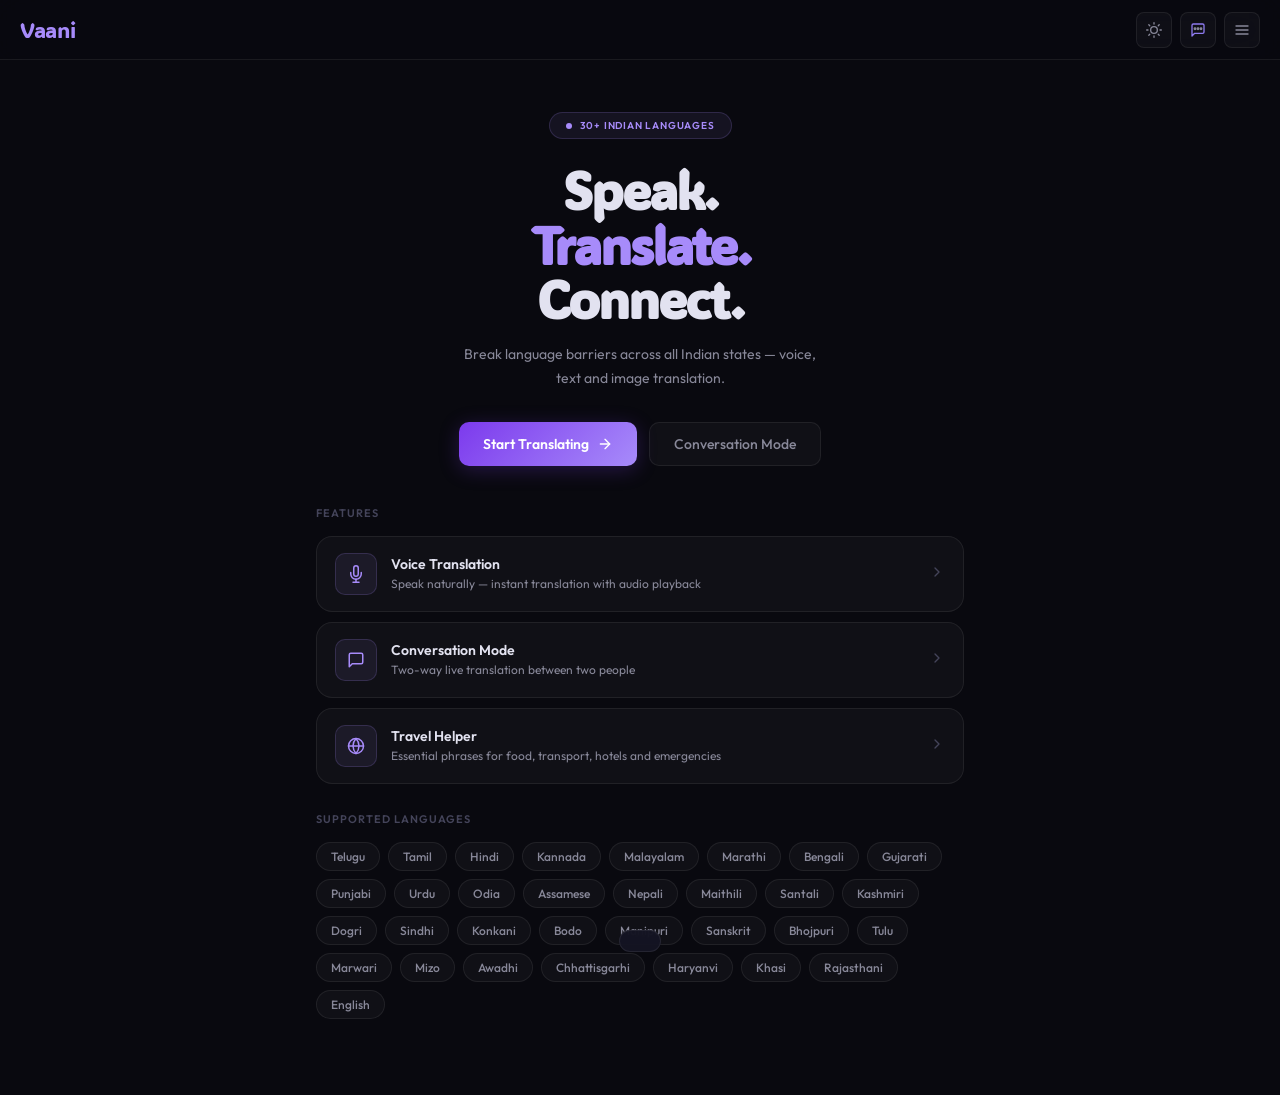
==== commit b282bac0: "Update index.html" ====
--- a/frontend/index.html
+++ b/frontend/index.html
@@ -41,7 +41,10 @@
     <button class="icon-btn" id="vcNavBtn" onclick="navigateTo('Chat')" title="Chat" style="position:relative">
 
   <svg viewBox="0 0 24 24" aria-hidden="true">
-          <path d="M21 15a2 2 0 0 1-2 2H7l-4 4V5a2 2 0 0 1 2-2h14a2 2 0 0 1 2 2z"/>
+          <path d="M21 15a2 2 0 0 1-2 2H7l-4 4V5a2 2 0 0 1 2-2h14a2 2 0 0 1 2 2z" 
+            fill="none"
+            stroke="#8E7BEF"
+            stroke-width="2"/>
           <circle cx="7.5" cy="10" r="1.2" fill="#8E7BEF"/>
           <circle cx="12" cy="10" r="1.2" fill="#8E7BEF"/>
           <circle cx="16.5" cy="10" r="1.2" fill="#8E7BEF"/>
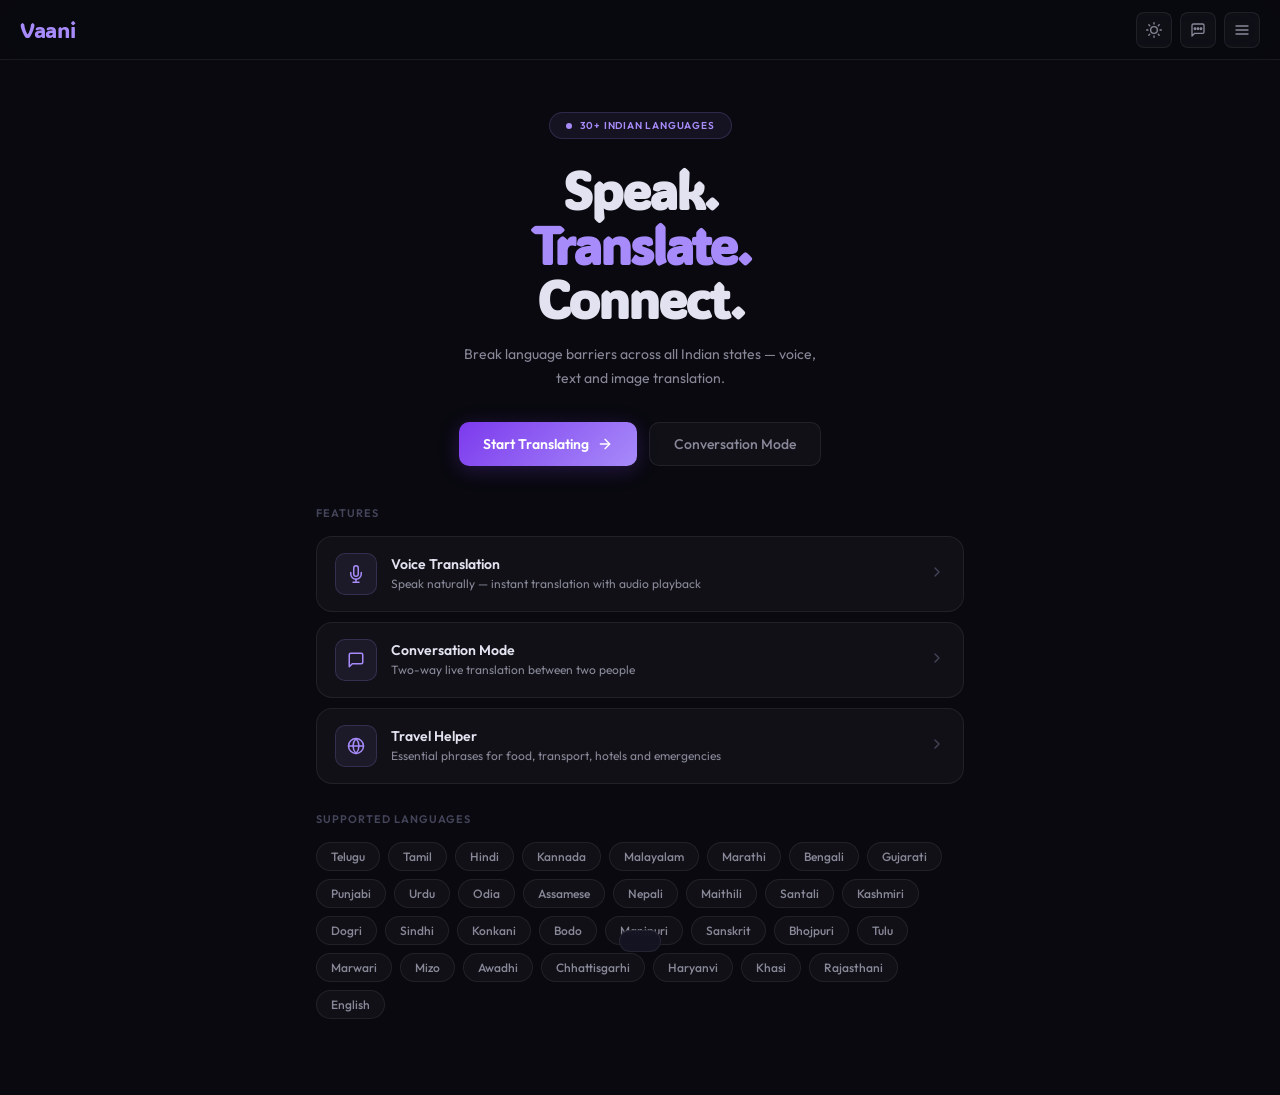
==== commit 359df2fa: "Update index.html" ====
--- a/frontend/index.html
+++ b/frontend/index.html
@@ -43,7 +43,6 @@
   <svg viewBox="0 0 24 24" aria-hidden="true">
           <path d="M21 15a2 2 0 0 1-2 2H7l-4 4V5a2 2 0 0 1 2-2h14a2 2 0 0 1 2 2z" 
             fill="none"
-            stroke="#8E7BEF"
             stroke-width="2"/>
           <circle cx="7.5" cy="10" r="1.2" fill="#8E7BEF"/>
           <circle cx="12" cy="10" r="1.2" fill="#8E7BEF"/>
@@ -88,10 +87,12 @@
     <a class="menu-item" id="menuChat" onclick="navigateTo('Chat')">
       <span class="mi-icon">
         <svg viewBox="0 0 24 24" aria-hidden="true">
-          <path d="M21 15a2 2 0 0 1-2 2H7l-4 4V5a2 2 0 0 1 2-2h14a2 2 0 0 1 2 2z"/>
-          <circle cx="7.5" cy="10" r="0.5"/>
-          <circle cx="12" cy="10" r="0.5"/>
-          <circle cx="16.5" cy="10" r="0.5"/>
+          <path d="M21 15a2 2 0 0 1-2 2H7l-4 4V5a2 2 0 0 1 2-2h14a2 2 0 0 1 2 2z"
+            fill="none"
+            stroke-width="2"/>
+          <circle cx="7.5" cy="10" r="1.2" fill="#8E7BEF"/>
+          <circle cx="12" cy="10" r="1.2" fill="#8E7BEF"/>
+          <circle cx="16.5" cy="10" r="1.2" fill="#8E7BEF"/>
         </svg>
       </span>
       <span class="mi-label">Chat</span>
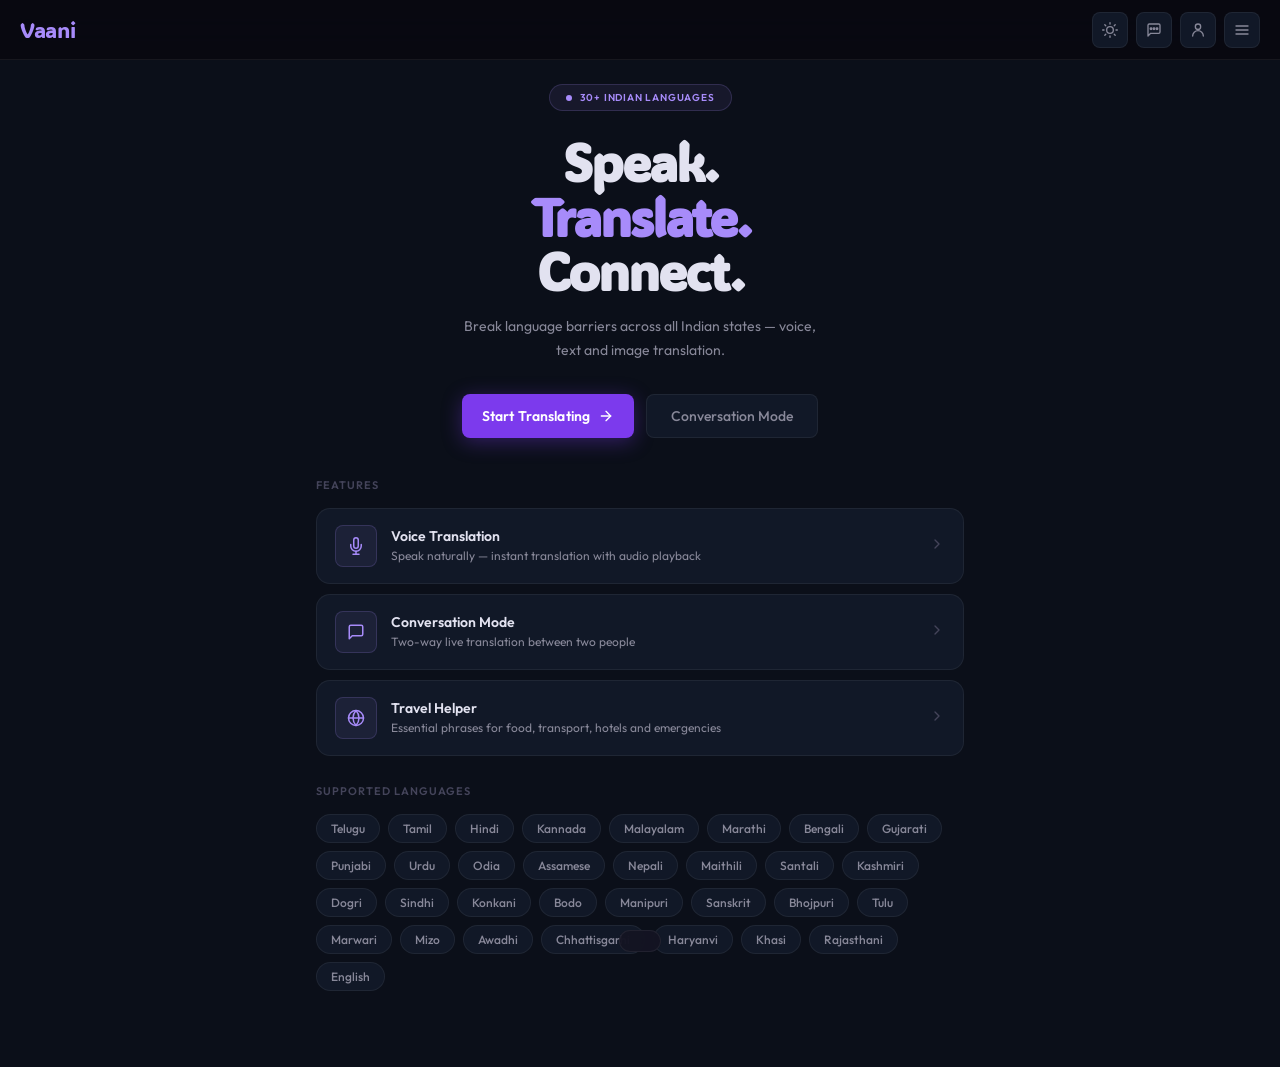
==== commit 21763033: "Integrate profile view into main frontend app" ====
--- a/frontend/index.html
+++ b/frontend/index.html
@@ -21,6 +21,7 @@
   <link rel="stylesheet" href="style.css?v=20260322a">
   <link rel="stylesheet" href="permission-guide.css?v=20250325b">
   <link rel="stylesheet" href="chat-isolated.css?v=4">
+  <link rel="stylesheet" href="./profile/user-profile.css">
 </head>
 <body>
 
@@ -52,6 +53,9 @@
   <span class="cu-nav-badge" id="chatNavBadge" style="display:none"></span>
 
 </button>
+    <button class="icon-btn" id="profile-btn" title="Profile" aria-label="Open profile">
+      <svg viewBox="0 0 24 24"><path d="M20 21a8 8 0 0 0-16 0"/><circle cx="12" cy="7" r="4"/></svg>
+    </button>
     <button class="icon-btn menu-toggle" onclick="toggleMenu()" title="Menu">
       <svg viewBox="0 0 24 24"><line x1="3" y1="6" x2="21" y2="6"/><line x1="3" y1="12" x2="21" y2="12"/><line x1="3" y1="18" x2="21" y2="18"/></svg>
     </button>
@@ -393,6 +397,8 @@
   <div id="settingsContainer"></div>
 </div>
 
+<div id="profile-root" style="display: none;"></div>
+
 <!-- ══ TOAST ════════════════════════════════════════════════════════ -->
 <div id="toast" class="toast"></div>
 
@@ -427,6 +433,7 @@
 <script src="contextTranslator.js?v=2"></script>
 <script src="llmEnhancer.js?v=2"></script>
 <script src="humanTranslator.js?v=1"></script>
+<script src="./profile/user-profile.js"></script>
 <script src="app.js?v=20250325b"></script>
 <script src="translationIntegration.js?v=3"></script>
  
--- a/frontend/profile/user-profile.css
+++ b/frontend/profile/user-profile.css
@@ -0,0 +1,402 @@
+*, *::before, *::after { box-sizing: border-box; margin: 0; padding: 0; }
+
+:root {
+  --bg:          #0b0f19;
+  --card:        #111827;
+  --card-border: rgba(255,255,255,0.06);
+  --accent:      #7c3aed;
+  --accent-soft: rgba(124,58,237,0.18);
+  --accent-glow: rgba(124,58,237,0.35);
+  --text-pri:    #f1f5f9;
+  --text-sec:    #94a3b8;
+  --text-muted:  #475569;
+  --tag-bg:      rgba(124,58,237,0.15);
+  --tag-border:  rgba(124,58,237,0.35);
+  --danger:      #ef4444;
+  --warn:        #f59e0b;
+  --radius:      14px;
+  --radius-sm:   8px;
+  --transition:  0.2s ease;
+}
+
+body {
+  background: var(--bg);
+  font-family: 'Outfit', sans-serif;
+  color: var(--text-pri);
+  min-height: 100vh;
+  display: flex;
+  justify-content: center;
+  align-items: flex-start;
+  padding: 32px 16px 64px;
+}
+
+/* ── Container ── */
+#profile-root { width: 100%; max-width: 480px; }
+
+.vp-wrapper {
+  display: flex;
+  flex-direction: column;
+  gap: 12px;
+}
+
+/* ── Glass Card base ── */
+.glass-card {
+  background: var(--card);
+  border: 1px solid var(--card-border);
+  border-radius: var(--radius);
+  overflow: hidden;
+}
+
+/* ══════════════════════════════
+   PROFILE HERO CARD
+══════════════════════════════ */
+.vp-hero {
+  position: relative;
+}
+
+.vp-hero__img-wrap {
+  position: relative;
+  height: 240px;
+  overflow: hidden;
+  background: linear-gradient(135deg, #1e1040 0%, #0b0f19 100%);
+}
+
+.vp-hero__img {
+  width: 100%;
+  height: 100%;
+  object-fit: cover;
+  display: block;
+}
+
+.vp-hero__initials {
+  width: 100%;
+  height: 100%;
+  display: flex;
+  align-items: center;
+  justify-content: center;
+  font-size: 72px;
+  font-weight: 700;
+  color: rgba(255,255,255,0.15);
+  letter-spacing: -2px;
+  user-select: none;
+  background: linear-gradient(135deg, #1e1040 0%, #16213e 60%, #0b0f19 100%);
+}
+
+/* gradient overlay at bottom of image */
+.vp-hero__overlay {
+  position: absolute;
+  inset: 0;
+  background: linear-gradient(
+    to bottom,
+    transparent 30%,
+    rgba(17,24,39,0.55) 65%,
+    rgba(17,24,39,0.96) 100%
+  );
+}
+
+/* name + username over image */
+.vp-hero__identity {
+  position: absolute;
+  bottom: 16px;
+  left: 20px;
+  right: 20px;
+}
+
+.vp-hero__name {
+  font-size: 22px;
+  font-weight: 700;
+  line-height: 1.2;
+  color: #fff;
+  text-shadow: 0 1px 8px rgba(0,0,0,0.6);
+}
+
+.vp-hero__username {
+  font-size: 13px;
+  font-weight: 400;
+  color: rgba(255,255,255,0.6);
+  margin-top: 2px;
+  letter-spacing: 0.01em;
+}
+
+/* 3-dot menu btn */
+.vp-hero__menu-btn {
+  position: absolute;
+  top: 12px;
+  right: 12px;
+  width: 34px;
+  height: 34px;
+  border-radius: 50%;
+  background: rgba(11,15,25,0.65);
+  backdrop-filter: blur(8px);
+  border: 1px solid rgba(255,255,255,0.1);
+  color: var(--text-sec);
+  cursor: pointer;
+  display: flex;
+  align-items: center;
+  justify-content: center;
+  transition: background var(--transition), color var(--transition);
+  z-index: 10;
+}
+
+.vp-hero__menu-btn:hover { background: rgba(124,58,237,0.3); color: #fff; }
+
+/* ── Dropdown ── */
+.vp-dropdown {
+  position: absolute;
+  top: 52px;
+  right: 12px;
+  width: 186px;
+  background: #1a2235;
+  border: 1px solid rgba(255,255,255,0.08);
+  border-radius: var(--radius-sm);
+  box-shadow: 0 16px 40px rgba(0,0,0,0.55);
+  z-index: 50;
+  overflow: hidden;
+  opacity: 0;
+  pointer-events: none;
+  transform: translateY(-6px) scale(0.97);
+  transition: opacity 0.18s ease, transform 0.18s ease;
+}
+
+.vp-dropdown.open {
+  opacity: 1;
+  pointer-events: auto;
+  transform: translateY(0) scale(1);
+}
+
+.vp-dropdown__item {
+  display: flex;
+  align-items: center;
+  gap: 10px;
+  padding: 10px 14px;
+  font-size: 13.5px;
+  font-weight: 500;
+  color: var(--text-sec);
+  cursor: pointer;
+  transition: background var(--transition), color var(--transition);
+  border: none;
+  background: none;
+  width: 100%;
+  text-align: left;
+  font-family: 'Outfit', sans-serif;
+}
+
+.vp-dropdown__item:hover { background: rgba(255,255,255,0.05); color: var(--text-pri); }
+.vp-dropdown__item.danger { color: #f87171; }
+.vp-dropdown__item.danger:hover { background: rgba(239,68,68,0.1); color: #f87171; }
+.vp-dropdown__item svg { opacity: 0.7; flex-shrink: 0; }
+.vp-dropdown__item.danger svg { opacity: 1; }
+
+.vp-dropdown__sep {
+  height: 1px;
+  background: rgba(255,255,255,0.06);
+  margin: 2px 0;
+}
+
+/* ── Hero bottom row: meta + actions ── */
+.vp-hero__bottom {
+  padding: 14px 18px 16px;
+  display: flex;
+  flex-direction: column;
+  gap: 12px;
+}
+
+.vp-meta {
+  display: flex;
+  flex-wrap: wrap;
+  gap: 10px;
+  align-items: center;
+}
+
+.vp-meta__item {
+  display: flex;
+  align-items: center;
+  gap: 5px;
+  font-size: 13px;
+  color: var(--text-sec);
+}
+
+.vp-meta__item svg { color: var(--accent); opacity: 0.8; flex-shrink: 0; }
+
+.vp-lang-list {
+  display: flex;
+  flex-wrap: wrap;
+  gap: 6px;
+  list-style: none;
+}
+
+.vp-lang-tag {
+  padding: 2px 9px;
+  font-size: 11.5px;
+  font-weight: 500;
+  background: var(--tag-bg);
+  border: 1px solid var(--tag-border);
+  border-radius: 20px;
+  color: #c4b5fd;
+  letter-spacing: 0.01em;
+}
+
+/* External links row */
+.vp-links {
+  display: flex;
+  gap: 8px;
+  align-items: center;
+}
+
+.vp-link-btn {
+  display: flex;
+  align-items: center;
+  gap: 6px;
+  padding: 5px 11px;
+  border-radius: 20px;
+  background: rgba(255,255,255,0.05);
+  border: 1px solid rgba(255,255,255,0.08);
+  color: var(--text-sec);
+  font-size: 12px;
+  font-weight: 500;
+  font-family: 'Outfit', sans-serif;
+  text-decoration: none;
+  transition: background var(--transition), color var(--transition), border-color var(--transition);
+}
+
+.vp-link-btn:hover {
+  background: var(--accent-soft);
+  border-color: var(--tag-border);
+  color: #c4b5fd;
+}
+
+.vp-link-btn svg { flex-shrink: 0; }
+
+/* Actions row */
+.vp-actions {
+  display: flex;
+  gap: 10px;
+}
+
+.btn-primary {
+  display: inline-flex;
+  align-items: center;
+  gap: 8px;
+  padding: 9px 20px;
+  background: var(--accent);
+  color: #fff;
+  font-family: 'Outfit', sans-serif;
+  font-size: 14px;
+  font-weight: 600;
+  border: none;
+  border-radius: var(--radius-sm);
+  cursor: pointer;
+  transition: background var(--transition), box-shadow var(--transition), transform var(--transition);
+  letter-spacing: 0.01em;
+}
+
+.btn-primary:hover {
+  background: #6d28d9;
+  box-shadow: 0 4px 18px var(--accent-glow);
+  transform: translateY(-1px);
+}
+
+.btn-primary:active { transform: translateY(0); box-shadow: none; }
+
+/* ══════════════════════════════
+   BIO CARD
+══════════════════════════════ */
+.vp-bio {
+  padding: 16px 18px;
+}
+
+.vp-bio__label {
+  font-size: 11px;
+  font-weight: 600;
+  letter-spacing: 0.08em;
+  text-transform: uppercase;
+  color: var(--text-muted);
+  margin-bottom: 8px;
+}
+
+.vp-bio__text {
+  font-size: 14px;
+  line-height: 1.65;
+  color: var(--text-sec);
+}
+
+/* ══════════════════════════════
+   DETAILS CARDS
+══════════════════════════════ */
+.vp-section {
+  padding: 16px 18px;
+}
+
+.vp-section__title {
+  font-size: 11px;
+  font-weight: 600;
+  letter-spacing: 0.08em;
+  text-transform: uppercase;
+  color: var(--text-muted);
+  margin-bottom: 14px;
+  display: flex;
+  align-items: center;
+  gap: 8px;
+}
+
+.vp-section__title::after {
+  content: '';
+  flex: 1;
+  height: 1px;
+  background: rgba(255,255,255,0.05);
+}
+
+.vp-field-list {
+  display: flex;
+  flex-direction: column;
+  gap: 0;
+}
+
+.vp-field {
+  display: flex;
+  justify-content: space-between;
+  align-items: flex-start;
+  gap: 12px;
+  padding: 9px 0;
+  border-bottom: 1px solid rgba(255,255,255,0.04);
+}
+
+.vp-field:last-child { border-bottom: none; padding-bottom: 0; }
+.vp-field:first-child { padding-top: 0; }
+
+.vp-field__key {
+  font-size: 12.5px;
+  color: var(--text-muted);
+  font-weight: 400;
+  white-space: nowrap;
+  flex-shrink: 0;
+}
+
+.vp-field__val {
+  font-size: 13px;
+  color: var(--text-sec);
+  font-weight: 500;
+  text-align: right;
+  word-break: break-all;
+}
+
+.vp-field__val.uid {
+  font-family: 'Courier New', monospace;
+  font-size: 11.5px;
+  color: var(--text-muted);
+  letter-spacing: 0.03em;
+}
+
+/* Language tags inside field */
+.vp-field__tags {
+  display: flex;
+  flex-wrap: wrap;
+  gap: 5px;
+  justify-content: flex-end;
+}
+
+/* Responsive */
+@media (max-width: 400px) {
+  .vp-hero__name { font-size: 19px; }
+  .btn-primary { font-size: 13px; padding: 8px 16px; }
+}
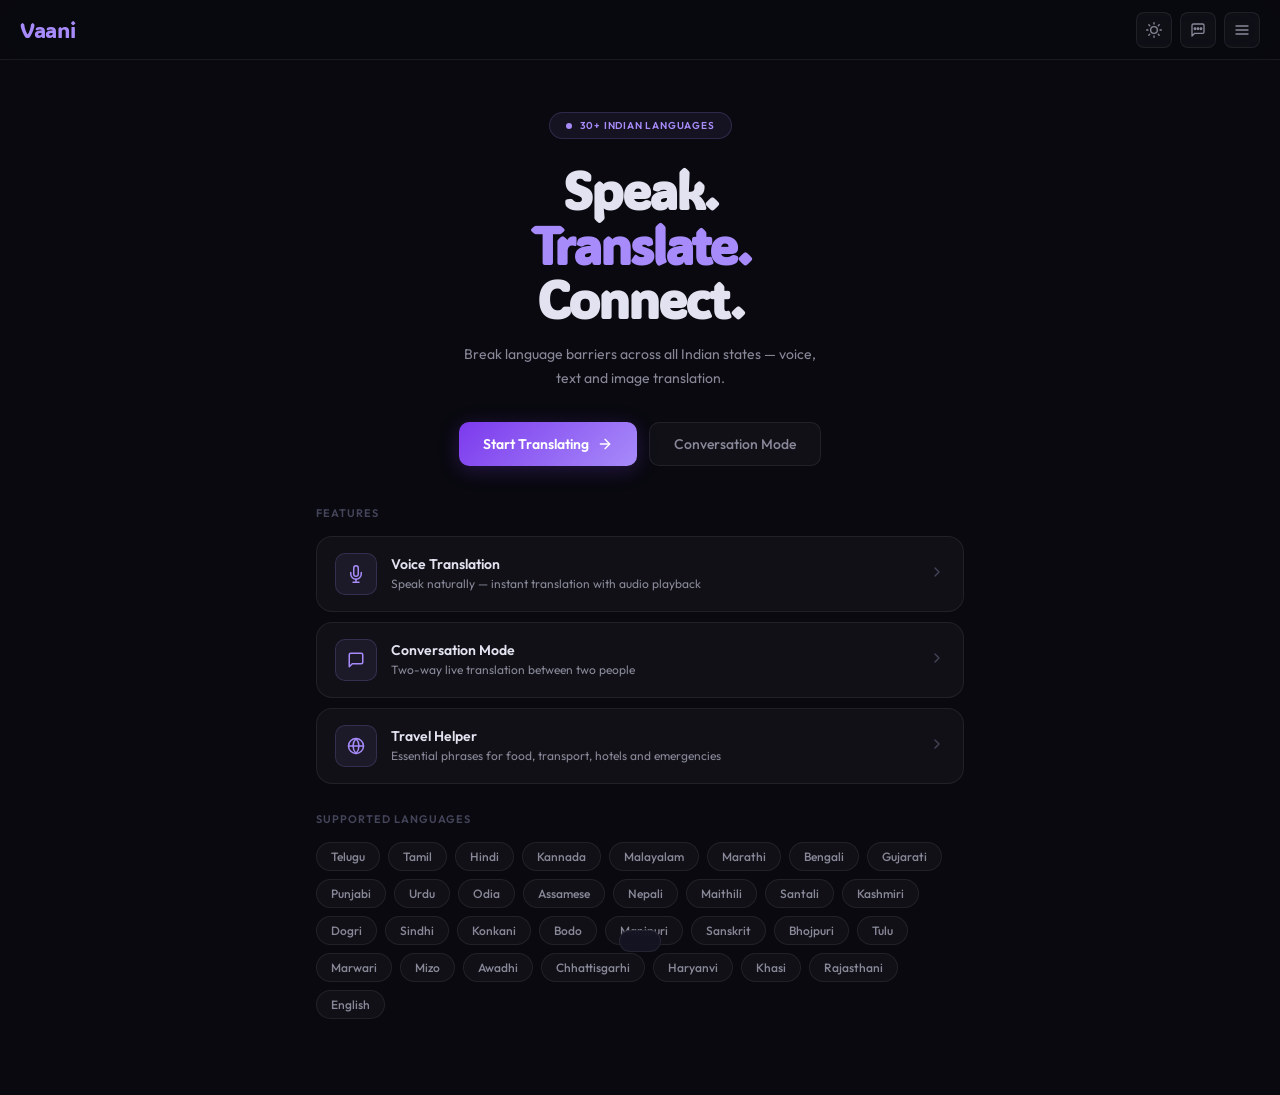
==== commit 9a9a8804: "Update index.html" ====
--- a/frontend/index.html
+++ b/frontend/index.html
@@ -21,7 +21,6 @@
   <link rel="stylesheet" href="style.css?v=20260322a">
   <link rel="stylesheet" href="permission-guide.css?v=20250325b">
   <link rel="stylesheet" href="chat-isolated.css?v=4">
-  <link rel="stylesheet" href="./profile/user-profile.css">
 </head>
 <body>
 
@@ -53,9 +52,6 @@
   <span class="cu-nav-badge" id="chatNavBadge" style="display:none"></span>
 
 </button>
-    <button class="icon-btn" id="profile-btn" title="Profile" aria-label="Open profile">
-      <svg viewBox="0 0 24 24"><path d="M20 21a8 8 0 0 0-16 0"/><circle cx="12" cy="7" r="4"/></svg>
-    </button>
     <button class="icon-btn menu-toggle" onclick="toggleMenu()" title="Menu">
       <svg viewBox="0 0 24 24"><line x1="3" y1="6" x2="21" y2="6"/><line x1="3" y1="12" x2="21" y2="12"/><line x1="3" y1="18" x2="21" y2="18"/></svg>
     </button>
@@ -397,8 +393,6 @@
   <div id="settingsContainer"></div>
 </div>
 
-<div id="profile-root" style="display: none;"></div>
-
 <!-- ══ TOAST ════════════════════════════════════════════════════════ -->
 <div id="toast" class="toast"></div>
 
@@ -433,7 +427,6 @@
 <script src="contextTranslator.js?v=2"></script>
 <script src="llmEnhancer.js?v=2"></script>
 <script src="humanTranslator.js?v=1"></script>
-<script src="./profile/user-profile.js"></script>
 <script src="app.js?v=20250325b"></script>
 <script src="translationIntegration.js?v=3"></script>
  
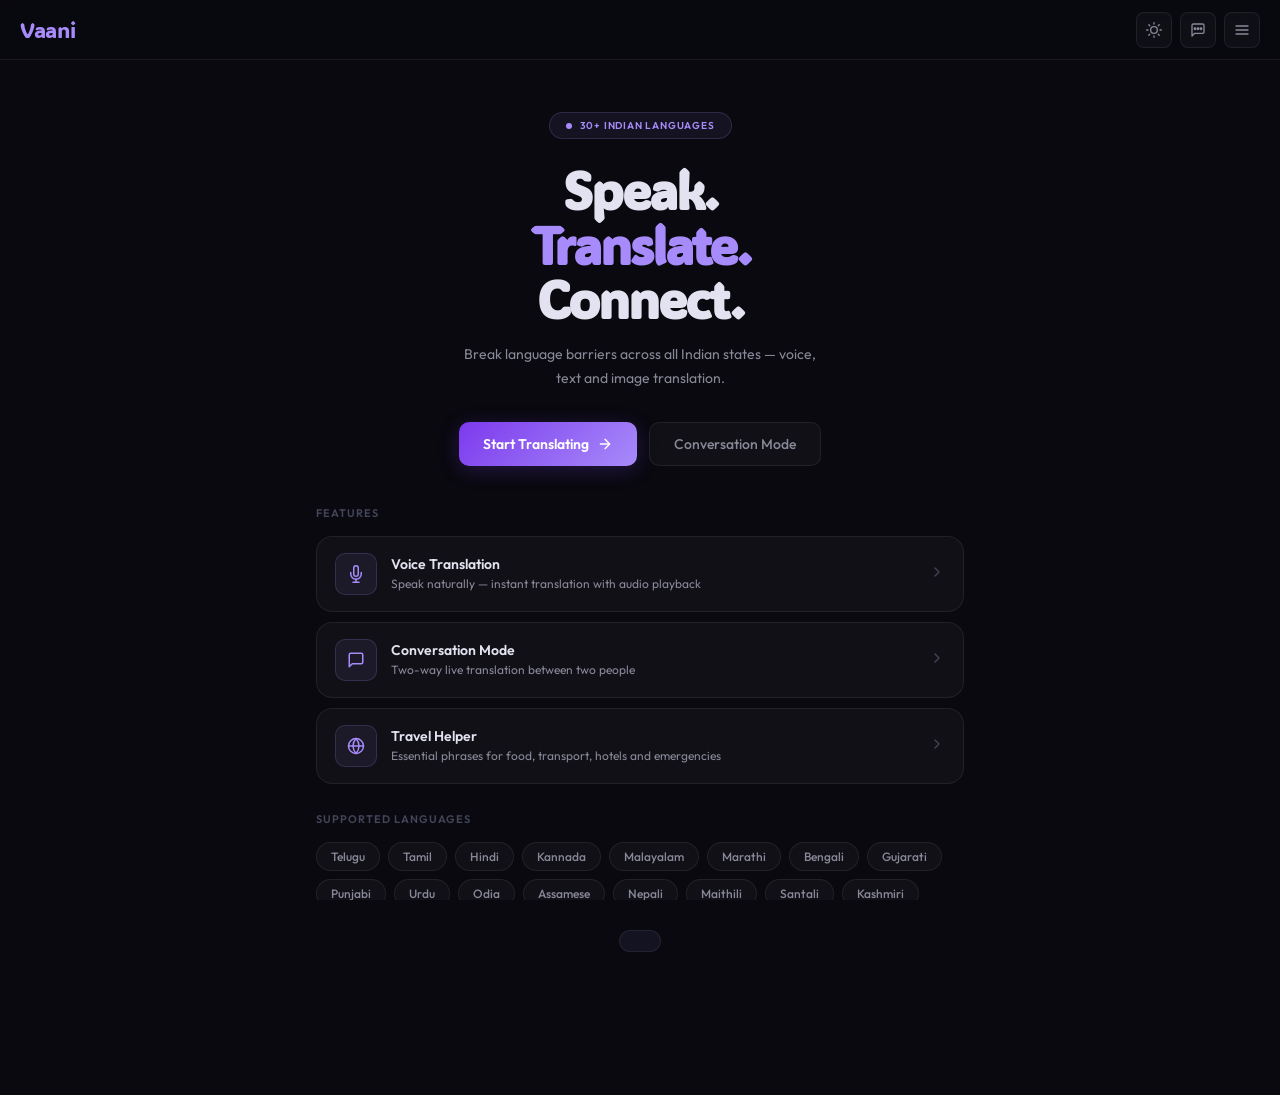
==== commit 43ae636d: "Update index.html" ====
--- a/frontend/index.html
+++ b/frontend/index.html
@@ -20,7 +20,9 @@
   <link href="https://fonts.googleapis.com/css2?family=ADLaM+Display&family=Outfit:wght@300;400;500;600;700&display=swap" rel="stylesheet">
   <link rel="stylesheet" href="style.css?v=20260322a">
   <link rel="stylesheet" href="permission-guide.css?v=20250325b">
-  <link rel="stylesheet" href="chat-isolated.css?v=4">
+  <link rel="stylesheet" href="chat/chat-isolated.css?v=4">
+  <link rel="stylesheet" href="navigation.css">
+<script src="navigation.js"></script>
 </head>
 <body>
 
@@ -418,6 +420,7 @@
 <script src="https://www.gstatic.com/firebasejs/9.22.2/firebase-app-compat.js"></script>
 <script src="https://www.gstatic.com/firebasejs/9.22.2/firebase-auth-compat.js"></script>
 <script src="https://www.gstatic.com/firebasejs/9.22.2/firebase-firestore-compat.js"></script>
+<script src="https://www.gstatic.com/firebasejs/9.22.2/firebase-storage-compat.js"></script>
  
 <!-- Vaani core (translation — do NOT touch) -->
 <script src="normalizer.js?v=1"></script>
@@ -432,10 +435,10 @@
  
 <!-- Identity system (must load before chat.js) -->
 <script src="auth.js?v=1"></script>
-<script type="module" src="profile.js?v=3"></script>
+<script type="module" src="chat/profile.js?v=3"></script>
  
 <!-- Chat (gated — requires auth + profile) -->
-<script type="module" src="chat.js?v=5"></script>
+<script type="module" src="chat/chat.js?v=5"></script>
  
 <!-- Firebase ESM module — main app auth
      type="module" makes this automatically deferred.
--- a/frontend/chat/chat-isolated.css
+++ b/frontend/chat/chat-isolated.css
@@ -0,0 +1,1761 @@
+/* ================================================================
+   Vaani — chat-isolated.css v4.0
+   Scoped styles for chat route only.
+   ================================================================ */
+
+#vaaniChat,
+#vaaniChat *,
+#vaaniChat *::before,
+#vaaniChat *::after {
+  box-sizing: border-box;
+}
+html, body {
+  height: 100%;
+  overflow-x: hidden;
+  overflow-y: auto;
+}
+#vaaniChat .vc-shell {
+  display: flex;
+  flex-direction: column;
+  height: 100%;
+  min-height: 0;
+  overflow: hidden;
+}
+#vaaniChat .vc-home-view,
+#vaaniChat .vc-chat-view-wrap,
+#vaaniChat .vc-profile-view-wrap {
+  flex: 1;
+  min-height: 0;
+}
+#vaaniChat .vc-home-view {
+  overflow-y: auto;
+}
+#vaaniChat .chat-main {
+  flex: 1;
+  display: flex;
+  flex-direction: column;
+  min-height: 0;
+  overflow: hidden;
+  height: 100%;
+}
+#vaaniChat {
+  --vc-header-z: 1200;
+  --vc-chat-header-height: 60px;
+  --vc-chat-header-safe-height: calc(var(--vc-chat-header-height) + env(safe-area-inset-top, 0px));
+  --vc-chat-input-bar-height: 62px;
+  --vc-chat-input-safe-height: calc(var(--vc-chat-input-bar-height) + env(safe-area-inset-bottom, 0px));
+  --vc-keyboard-offset: 0px;
+  width: 100%;
+  max-width: 720px;
+  height: 100%;
+  margin: 0 auto;
+  font-family: 'Outfit', sans-serif;
+  background: var(--bg, #09090f);
+  overflow: hidden;
+  position: relative;
+  display: flex;
+  flex-direction: column;
+  min-height: 0;
+  padding-bottom: env(safe-area-inset-bottom, 0px);
+  overscroll-behavior: none;
+}
+
+.vc-chat-view {
+  display: flex;
+  flex-direction: column;
+  height: 100%;
+  min-height: 0;
+}
+
+.vc-chat-messages {
+  flex: 1;
+  min-height: 0;
+  overflow-y: auto;
+  padding: 10px;
+  display: flex;
+  flex-direction: column;
+  -webkit-overflow-scrolling: touch;
+}
+
+.vc-chat-view-wrap,
+#vcChatScreen {
+  flex: 1;
+  min-height: 0;
+  height: 100%;
+  display: flex;
+  flex-direction: column;
+}
+
+/* Shared gated screens (login, profile, loading) */
+#vaaniChat .vg-screen {
+  min-height: 100%;
+  display: flex;
+  flex-direction: column;
+  align-items: center;
+  justify-content: center;
+  padding: 24px 20px;
+}
+
+#vaaniChat .vg-profile-screen,
+#vaaniChat .vg-profile-screen .vg-card {
+  position: relative;
+}
+
+#vaaniChat .vg-loading-screen {
+  gap: 14px;
+  color: var(--text3, #66667a);
+  font-size: 14px;
+}
+
+#vaaniChat .vg-spinner {
+  width: 32px;
+  height: 32px;
+  border-radius: 50%;
+  border: 3px solid rgba(255, 255, 255, 0.12);
+  border-top-color: var(--accent, #7c3aed);
+  animation: vg-spin 0.8s linear infinite;
+}
+
+@keyframes vg-spin {
+  to {
+    transform: rotate(360deg);
+  }
+}
+
+#vaaniChat .vg-card {
+  width: 100%;
+  max-width: 400px;
+  display: flex;
+  flex-direction: column;
+  align-items: center;
+  gap: 12px;
+  text-align: center;
+  background: var(--bg2, #0e0e1a);
+  border: 1px solid rgba(255, 255, 255, 0.1);
+  border-radius: 20px;
+  padding: 32px 26px 26px;
+}
+
+#vaaniChat .vg-onboarding-card {
+  max-width: 520px;
+  align-items: stretch;
+  text-align: left;
+  gap: 14px;
+}
+
+#vaaniChat .vg-card-icon {
+  width: 62px;
+  height: 62px;
+  border-radius: 50%;
+  display: flex;
+  align-items: center;
+  justify-content: center;
+  border: 1px solid rgba(167, 139, 250, 0.26);
+  background: rgba(167, 139, 250, 0.1);
+}
+
+#vaaniChat .vg-card-icon svg {
+  width: 28px;
+  height: 28px;
+  stroke: #a78bfa;
+  fill: none;
+  stroke-width: 2;
+  stroke-linecap: round;
+  stroke-linejoin: round;
+}
+
+#vaaniChat .vg-card-title {
+  margin: 0;
+  color: var(--text, #e8e8f6);
+  font-size: 20px;
+  font-weight: 700;
+}
+
+#vaaniChat .vg-card-sub,
+#vaaniChat .vg-hint {
+  margin: 0;
+  color: var(--text2, #9a9ab2);
+  font-size: 13px;
+  line-height: 1.6;
+}
+
+#vaaniChat .vg-google-btn,
+#vaaniChat .vg-primary-btn {
+  width: 100%;
+  border-radius: 12px;
+  padding: 12px 16px;
+  font-family: 'Outfit', sans-serif;
+  font-size: 14px;
+  font-weight: 600;
+  cursor: pointer;
+}
+
+#vaaniChat .vg-google-btn {
+  display: flex;
+  align-items: center;
+  justify-content: center;
+  gap: 10px;
+  background: rgba(255, 255, 255, 0.04);
+  color: var(--text, #e8e8f6);
+  border: 1px solid rgba(255, 255, 255, 0.18);
+}
+
+#vaaniChat .vg-google-btn:disabled,
+#vaaniChat .vg-primary-btn:disabled {
+  opacity: 0.65;
+  cursor: not-allowed;
+}
+
+#vaaniChat .vg-g-logo {
+  width: 18px;
+  height: 18px;
+}
+
+
+#vaaniChat .avatar {
+  width: 48px;
+  height: 48px;
+  border-radius: 50%;
+  object-fit: cover;
+  flex-shrink: 0;
+}
+
+#vaaniChat .avatar-placeholder {
+  display: flex;
+  align-items: center;
+  justify-content: center;
+  background: #2a2a2a;
+  color: white;
+  font-weight: bold;
+  border-radius: 50%;
+  width: 48px;
+  height: 48px;
+}
+
+#vaaniChat .vg-avatar-wrap {
+  margin-bottom: 4px;
+}
+
+#vaaniChat .vg-profile-avatar {
+  width: 48px;
+  height: 48px;
+  border-radius: 50%;
+  object-fit: cover;
+  border: 2px solid rgba(167, 139, 250, 0.25);
+}
+
+#vaaniChat .vg-avatar-fallback {
+  display: flex;
+  align-items: center;
+  justify-content: center;
+  background: linear-gradient(135deg, #7c3aed, #6d28d9);
+  color: #fff;
+  font-size: 26px;
+  font-weight: 700;
+}
+
+#vaaniChat .vg-field {
+  width: 100%;
+  text-align: left;
+  display: flex;
+  flex-direction: column;
+  gap: 6px;
+}
+
+#vaaniChat .vg-form-grid {
+  width: 100%;
+  display: flex;
+  flex-direction: column;
+  gap: 12px;
+}
+
+#vaaniChat .vg-label {
+  color: var(--text2, #9a9ab2);
+  font-size: 12px;
+  text-transform: uppercase;
+  letter-spacing: 0.5px;
+}
+
+#vaaniChat .vg-input-wrap {
+  display: flex;
+  align-items: center;
+  gap: 6px;
+  border-radius: 12px;
+  border: 1px solid rgba(255, 255, 255, 0.1);
+  background: #13131f;
+  padding: 0 12px;
+}
+
+#vaaniChat .vg-input-prefix {
+  color: #a78bfa;
+  font-weight: 600;
+}
+
+#vaaniChat .vg-input {
+  width: 100%;
+  border: 0;
+  outline: 0;
+  background: transparent;
+  color: var(--text, #e8e8f6);
+  font-size: 15px;
+  padding: 12px 0;
+  font-family: 'Outfit', sans-serif;
+}
+
+#vaaniChat .vg-input-solid {
+  border-radius: 12px;
+  border: 1px solid rgba(255, 255, 255, 0.1);
+  background: #13131f;
+  padding: 12px;
+}
+
+#vaaniChat .vg-textarea {
+  resize: vertical;
+  min-height: 82px;
+}
+
+#vaaniChat .vg-field-hint {
+  margin: 0;
+  color: #787890;
+  font-size: 12px;
+}
+
+#vaaniChat .vg-hint-error {
+  color: #f87171 !important;
+}
+
+#vaaniChat .vg-hint-success {
+  color: #22c55e !important;
+}
+
+#vaaniChat .vg-primary-btn {
+  border: 0;
+  color: #fff;
+  background: linear-gradient(135deg, #7c3aed, #6d28d9);
+}
+
+#vaaniChat .create-profile-btn {
+  position: relative;
+  z-index: 10;
+  pointer-events: auto;
+}
+
+#vaaniChat .vg-secondary-btn {
+  width: 100%;
+  border: 1px solid rgba(167, 139, 250, 0.4);
+  color: #ddd6fe;
+  background: rgba(124, 58, 237, 0.1);
+  border-radius: 12px;
+  padding: 12px 16px;
+  font-size: 14px;
+  font-weight: 600;
+  cursor: pointer;
+}
+
+#vaaniChat .vg-ghost-btn {
+  border: 0;
+  background: transparent;
+  color: #9a9ab2;
+  padding: 6px 10px;
+  border-radius: 8px;
+  font-family: 'Outfit', sans-serif;
+  cursor: pointer;
+}
+
+#vaaniChat .vg-actions {
+  display: flex;
+  flex-direction: column;
+  gap: 10px;
+}
+
+#vaaniChat .vg-optional-block {
+  border: 1px solid rgba(255, 255, 255, 0.08);
+  border-radius: 12px;
+  padding: 10px 12px;
+  background: rgba(255, 255, 255, 0.02);
+}
+
+#vaaniChat .vg-optional-block summary {
+  cursor: pointer;
+  color: #c4b5fd;
+  font-weight: 600;
+  margin-bottom: 10px;
+}
+
+#vaaniChat .vg-links-wrap {
+  display: flex;
+  flex-direction: column;
+  gap: 8px;
+}
+
+#vaaniChat .vg-link-row {
+  display: grid;
+  grid-template-columns: minmax(90px, 1fr) minmax(130px, 2fr) auto;
+  gap: 8px;
+  align-items: center;
+}
+
+#vaaniChat .vg-link-remove,
+#vaaniChat .vg-link-add {
+  border: 1px solid rgba(255, 255, 255, 0.15);
+  background: rgba(255, 255, 255, 0.03);
+  color: var(--text2, #9a9ab2);
+  border-radius: 10px;
+  padding: 8px 10px;
+  cursor: pointer;
+  font-family: 'Outfit', sans-serif;
+}
+
+#vaaniChat .vg-link-remove {
+  width: 34px;
+  height: 34px;
+  padding: 0;
+  font-size: 18px;
+  line-height: 1;
+}
+
+@media (max-width: 520px) {
+  #vaaniChat .vg-screen {
+    padding: 14px;
+  }
+
+  #vaaniChat .vg-card.vg-onboarding-card {
+    padding: 20px 16px 18px;
+    border-radius: 16px;
+  }
+
+  #vaaniChat .vg-link-row {
+    grid-template-columns: 1fr;
+  }
+
+  #vaaniChat .vg-link-remove {
+    width: 100%;
+    height: auto;
+    padding: 8px;
+  }
+}
+
+/* Minimal chat shell: avatar + empty area only */
+#vaaniChat .vc-shell {
+  height: 100%;
+  min-height: 0;
+  position: relative;
+  display: flex;
+  flex-direction: column;
+  align-items: flex-start;
+  padding: 16px 16px 0;
+  overflow: visible;
+}
+
+#vaaniChat .vc-top-bar {
+  width: 100%;
+  display: flex;
+  align-items: center;
+  gap: 10px;
+  margin-bottom: 14px;
+}
+
+#vaaniChat .vc-chat-view {
+  min-height: 0;
+}
+
+#vaaniChat .vc-chat-messages {
+  min-height: 0;
+}
+
+#vaaniChat .vc-home-view,
+#vaaniChat .vc-chat-view-wrap {
+  width: 100%;
+  min-height: 0;
+  flex: 1;
+}
+
+#vaaniChat .vc-home-view {
+  display: flex;
+  flex-direction: column;
+  gap: 0;
+  height: 100%;
+  overflow: visible;
+}
+
+#vaaniChat .vc-chat-view-wrap {
+  overflow: visible;
+  display: flex;
+  flex-direction: column;
+  min-height: 0;
+}
+
+#vaaniChat .vc-avatar-btn {
+  width: 44px;
+  height: 44px;
+  border-radius: 50%;
+  border: 1px solid rgba(255, 255, 255, 0.14);
+  background: rgba(255, 255, 255, 0.04);
+  display: inline-flex;
+  align-items: center;
+  justify-content: center;
+  padding: 0;
+  cursor: pointer;
+}
+
+#vaaniChat .vc-avatar-img,
+#vaaniChat .vc-avatar-initials {
+  width: 100%;
+  height: 100%;
+  border-radius: 50%;
+}
+
+#vaaniChat .vc-avatar-img {
+  object-fit: cover;
+}
+
+#vaaniChat .vc-avatar-initials {
+  display: flex;
+  align-items: center;
+  justify-content: center;
+  background: linear-gradient(135deg, #7c3aed, #6d28d9);
+  color: #fff;
+  font-size: 14px;
+  font-weight: 700;
+}
+
+#vaaniChat .vc-empty-area {
+  flex: 1;
+  width: 100%;
+  margin-top: 16px;
+  border-radius: 16px;
+  background: transparent;
+}
+
+#vaaniChat .vc-search-wrap {
+  width: 100%;
+  flex: 1;
+  min-width: 0;
+  position: relative;
+}
+
+#vaaniChat .vc-search-input {
+  width: 100%;
+  border-radius: 12px;
+  border: 1px solid rgba(255, 255, 255, 0.12);
+  background: #12121d;
+  color: #ffffff;
+  -webkit-text-fill-color: #ffffff;
+  caret-color: #ffffff;
+  font-family: 'Outfit', sans-serif;
+  font-size: 14px;
+  padding: 11px 12px;
+  outline: none;
+}
+
+#vaaniChat .search-bar {
+  width: 100%;
+  padding: 10px 14px;
+  border-radius: 10px;
+}
+
+#vaaniChat .vc-search-input::placeholder {
+  color: #8a8aa4;
+}
+
+#vaaniChat .vc-search-input:focus {
+  border-color: rgba(167, 139, 250, 0.45);
+}
+
+#vaaniChat .vc-search-dropdown {
+  position: absolute;
+  left: 0;
+  right: 0;
+  top: calc(100% + 8px);
+  background: #11111b;
+  border: 1px solid rgba(255, 255, 255, 0.1);
+  border-radius: 12px;
+  padding: 6px;
+  display: none;
+  z-index: 5;
+}
+
+#vaaniChat .vc-search-dropdown.vc-open {
+  display: block;
+}
+
+#vaaniChat .vc-search-item {
+  width: 100%;
+  border: 0;
+  background: transparent;
+  color: inherit;
+  border-radius: 10px;
+  display: flex;
+  align-items: center;
+  gap: 10px;
+  padding: 8px;
+  text-align: left;
+  cursor: default;
+}
+
+#vaaniChat .vc-search-item:hover {
+  background: rgba(255, 255, 255, 0.06);
+}
+
+#vaaniChat .vc-search-avatar {
+  width: 48px;
+  height: 48px;
+  border-radius: 50%;
+  overflow: hidden;
+  display: flex;
+  align-items: center;
+  justify-content: center;
+  background: linear-gradient(135deg, #7c3aed, #6d28d9);
+  flex-shrink: 0;
+}
+
+#vaaniChat .vc-search-avatar img {
+  width: 100%;
+  height: 100%;
+  object-fit: cover;
+}
+
+#vaaniChat .vc-search-initial {
+  color: #fff;
+  font-weight: 700;
+  font-size: 13px;
+}
+
+#vaaniChat .vc-search-meta {
+  min-width: 0;
+  display: flex;
+  flex-direction: column;
+  gap: 2px;
+}
+
+#vaaniChat .vc-search-username {
+  color: #ececff;
+  font-size: 14px;
+  font-weight: 600;
+}
+
+#vaaniChat .vc-search-name {
+  color: #9a9ab2;
+  font-size: 12px;
+  overflow: hidden;
+  text-overflow: ellipsis;
+  white-space: nowrap;
+}
+
+#vaaniChat .vc-search-action {
+  margin-left: auto;
+  display: flex;
+  align-items: center;
+}
+
+#vaaniChat .vc-search-actions-group {
+  display: flex;
+  align-items: center;
+  gap: 6px;
+}
+
+#vaaniChat .vc-search-btn {
+  border: 1px solid rgba(200, 182, 255, 0.45);
+  background: rgba(124, 58, 237, 0.14);
+  color: #e9ddff;
+  border-radius: 8px;
+  font-size: 12px;
+  font-weight: 700;
+  padding: 6px 10px;
+  cursor: pointer;
+}
+
+#vaaniChat .vc-search-btn:disabled {
+  opacity: 0.55;
+  cursor: not-allowed;
+}
+
+#vaaniChat .vc-message-btn {
+  border-color: rgba(52, 211, 153, 0.45);
+  background: rgba(16, 185, 129, 0.14);
+  color: #bbf7d0;
+}
+
+#vaaniChat .vc-accept-btn {
+  border-color: rgba(59, 130, 246, 0.5);
+  background: rgba(59, 130, 246, 0.2);
+  color: #bfdbfe;
+}
+
+#vaaniChat .vc-reject-btn {
+  border-color: rgba(244, 63, 94, 0.5);
+  background: rgba(244, 63, 94, 0.18);
+  color: #fecdd3;
+}
+
+#vaaniChat .vc-chat-list {
+  margin-top: 12px;
+  width: 100%;
+  flex: 1;
+  min-height: 0;
+  overflow-y: auto;
+  overscroll-behavior-y: contain;
+  -webkit-overflow-scrolling: touch;
+  display: flex;
+  flex-direction: column;
+  gap: 8px;
+  padding-bottom: 6px;
+}
+
+/* Compatibility aliases for chat page layout contract */
+#vaaniChat .chat-page {
+  display: flex;
+  flex-direction: column;
+  height: 100dvh;
+}
+
+#vaaniChat .chat-list {
+  flex: 1;
+  min-height: 0;
+  overflow-y: auto;
+  -webkit-overflow-scrolling: touch;
+}
+
+#vaaniChat .vc-chat-list-empty {
+  color: #9a9ab2;
+  font-size: 13px;
+  text-align: center;
+  padding: 20px 10px;
+}
+
+#vaaniChat .vc-chat-list-item {
+  width: 100%;
+  border: 1px solid rgba(255, 255, 255, 0.1);
+  background: #12121d;
+  color: #ececff;
+  border-radius: 12px;
+  padding: 12px;
+  text-align: left;
+  font-family: 'Outfit', sans-serif;
+}
+
+#vaaniChat .vc-chat-list-row {
+  display: flex;
+  align-items: center;
+  gap: 10px;
+  min-width: 0;
+}
+
+#vaaniChat .vc-chat-list-avatar {
+  width: 48px;
+  height: 48px;
+  flex-shrink: 0;
+  border-radius: 999px;
+  overflow: hidden;
+  display: flex;
+  align-items: center;
+  justify-content: center;
+  background: linear-gradient(135deg, #7c3aed, #6d28d9);
+}
+
+#vaaniChat .vc-chat-list-avatar-img {
+  width: 100%;
+  height: 100%;
+  object-fit: cover;
+}
+
+#vaaniChat .vc-chat-list-avatar-fallback {
+  color: #fff;
+  font-size: 13px;
+  font-weight: 700;
+}
+
+#vaaniChat .vc-chat-list-main {
+  min-width: 0;
+  flex: 1;
+}
+
+#vaaniChat .vc-chat-list-meta {
+  margin-top: 2px;
+  color: #9a9ab2;
+  font-size: 11px;
+  overflow: hidden;
+  text-overflow: ellipsis;
+  white-space: nowrap;
+}
+
+#vaaniChat .vc-chat-list-item.vc-chat-list-item-active {
+  border-color: rgba(96, 165, 250, 0.9);
+  box-shadow: 0 0 0 1px rgba(96, 165, 250, 0.35) inset;
+}
+
+#vaaniChat .vc-chat-list-top {
+  display: flex;
+  align-items: center;
+  justify-content: space-between;
+  gap: 10px;
+}
+
+#vaaniChat .vc-chat-list-username {
+  font-size: 14px;
+  font-weight: 600;
+}
+
+#vaaniChat .vc-chat-list-time {
+  font-size: 11px;
+  color: #9a9ab2;
+  flex-shrink: 0;
+}
+
+#vaaniChat .vc-chat-list-last {
+  margin-top: 4px;
+  color: #b7b7ca;
+  font-size: 12px;
+  overflow: hidden;
+  text-overflow: ellipsis;
+  white-space: nowrap;
+}
+
+#vaaniChat .requests {
+  display: flex;
+  gap: 10px;
+  margin: 10px 0;
+}
+
+#vaaniChat .vc-requests-wrap {
+  flex: 1;
+  min-width: 0;
+  margin-top: 0;
+  position: relative;
+}
+
+#vaaniChat .vc-requests-toggle {
+  border: 1px solid rgba(255, 255, 255, 0.12);
+  background: #12121d;
+  color: #ececff;
+  border-radius: 10px;
+  padding: 8px 10px;
+  font-size: 13px;
+  width: 100%;
+}
+
+#vaaniChat .vc-requests-badge {
+  display: inline-flex;
+  margin-left: 6px;
+  min-width: 0;
+  height: auto;
+  border-radius: 0;
+  align-items: center;
+  justify-content: center;
+  background: transparent;
+  color: #f8f9ff;
+  font-size: 13px;
+  font-weight: 700;
+  letter-spacing: 0.01em;
+  opacity: 1;
+}
+
+#vaaniChat .vc-requests-badge.vc-visible {
+  opacity: 1;
+}
+
+[data-theme="light"] #vaaniChat .vc-requests-badge {
+  color: #0f172a;
+}
+
+#vaaniChat .vc-requests-panel {
+  position: absolute;
+  top: calc(100% + 6px);
+  left: 0;
+  right: 0;
+  display: none;
+  background: #11111b;
+  border: 1px solid rgba(255, 255, 255, 0.1);
+  border-radius: 10px;
+  padding: 8px;
+  z-index: 6;
+}
+
+#vaaniChat .vc-requests-panel.vc-open {
+  display: block;
+}
+
+#vaaniChat .vc-request-item {
+  display: flex;
+  justify-content: space-between;
+  align-items: center;
+  gap: 8px;
+  padding: 8px 6px;
+}
+
+#vaaniChat .vc-request-item-sent {
+  justify-content: flex-start;
+}
+
+#vaaniChat .vc-request-meta {
+  display: flex;
+  flex-direction: column;
+  gap: 3px;
+}
+
+#vaaniChat .vc-request-copy,
+#vaaniChat .vc-requests-empty {
+  color: #9a9ab2;
+  font-size: 12px;
+}
+
+#vaaniChat .vc-request-actions {
+  display: flex;
+  gap: 6px;
+}
+
+#vaaniChat .vc-mini-btn {
+  border: 0;
+  border-radius: 8px;
+  padding: 6px 8px;
+  font-size: 11px;
+  cursor: pointer;
+}
+
+#vaaniChat .vc-accept-btn {
+  background: #6d28d9;
+  color: #fff;
+}
+
+#vaaniChat .vc-reject-btn {
+  background: rgba(255, 255, 255, 0.12);
+  color: #ececff;
+}
+
+#vaaniChat .vc-search-empty {
+  color: #9a9ab2;
+  font-size: 13px;
+  padding: 10px 8px;
+}
+
+/* Profile menu (in body, vm- prefix) */
+#vmWrapper {
+  position: fixed;
+  inset: 0;
+  z-index: 1300;
+  pointer-events: none;
+}
+
+.vm-overlay {
+  position: absolute;
+  inset: 0;
+  opacity: 0;
+  background: rgba(0, 0, 0, 0.62);
+  transition: opacity 220ms ease;
+}
+
+.vm-panel {
+  position: absolute;
+  top: 0;
+  left: 0;
+  width: min(320px, 86vw);
+  height: 100%;
+  transform: translateX(-100%);
+  transition: transform 240ms ease;
+  background: #0d0d18;
+  border-right: 1px solid rgba(255, 255, 255, 0.09);
+  padding: 22px 16px;
+  display: flex;
+  flex-direction: column;
+  gap: 18px;
+}
+
+.vm-overlay.vm-open {
+  opacity: 1;
+}
+
+.vm-panel.vm-open {
+  transform: translateX(0);
+}
+
+.vm-overlay.vm-open,
+.vm-panel.vm-open {
+  pointer-events: auto;
+}
+
+body.vm-menu-open {
+  overflow: hidden;
+}
+
+.vm-profile {
+  display: flex;
+  align-items: center;
+  gap: 12px;
+  padding-bottom: 14px;
+  border-bottom: 1px solid rgba(255, 255, 255, 0.08);
+}
+
+.vm-avatar {
+  width: 48px;
+  height: 48px;
+  border-radius: 50%;
+  overflow: hidden;
+  background: linear-gradient(135deg, #7c3aed, #6d28d9);
+  color: #fff;
+  display: flex;
+  align-items: center;
+  justify-content: center;
+  font-weight: 700;
+}
+
+.vm-avatar img {
+  width: 100%;
+  height: 100%;
+  object-fit: cover;
+}
+
+.vm-meta {
+  min-width: 0;
+}
+
+.vm-username {
+  color: #ececff;
+  font-weight: 600;
+  font-size: 15px;
+}
+
+.vm-email {
+  color: #9a9ab2;
+  font-size: 12px;
+  white-space: nowrap;
+  overflow: hidden;
+  text-overflow: ellipsis;
+}
+
+.vm-nav {
+  display: flex;
+  flex-direction: column;
+  gap: 8px;
+}
+
+.vm-item {
+  border: 0;
+  width: 100%;
+  display: flex;
+  align-items: center;
+  gap: 10px;
+  border-radius: 12px;
+  padding: 12px;
+  color: #e8e8f6;
+  background: rgba(255, 255, 255, 0.03);
+  font-family: 'Outfit', sans-serif;
+  font-size: 14px;
+  cursor: pointer;
+}
+
+.vm-item svg {
+  width: 18px;
+  height: 18px;
+  stroke: #b8b8d2;
+  fill: none;
+  stroke-width: 2;
+  stroke-linecap: round;
+  stroke-linejoin: round;
+  flex-shrink: 0;
+}
+
+.vm-item .vm-chevron {
+  margin-left: auto;
+  width: 16px;
+  height: 16px;
+}
+
+.vm-signout {
+  margin-top: auto;
+  border: 1px solid rgba(248, 113, 113, 0.35);
+  border-radius: 12px;
+  background: rgba(248, 113, 113, 0.08);
+  color: #fca5a5;
+  padding: 12px;
+  display: flex;
+  align-items: center;
+  justify-content: center;
+  gap: 8px;
+  font-family: 'Outfit', sans-serif;
+  cursor: pointer;
+}
+
+.vm-signout svg {
+  width: 18px;
+  height: 18px;
+  stroke: currentColor;
+  fill: none;
+  stroke-width: 2;
+  stroke-linecap: round;
+  stroke-linejoin: round;
+}
+
+[data-theme="light"] .vm-overlay {
+  background: rgba(15, 23, 42, 0.24);
+}
+
+[data-theme="light"] .vm-panel {
+  background: #f8f8ff;
+  border-right-color: rgba(15, 23, 42, 0.12);
+}
+
+[data-theme="light"] .vm-profile {
+  border-bottom-color: rgba(15, 23, 42, 0.1);
+}
+
+[data-theme="light"] .vm-username {
+  color: #111827;
+}
+
+[data-theme="light"] .vm-email {
+  color: #6b7280;
+}
+
+[data-theme="light"] .vm-item {
+  color: #1f2937;
+  background: rgba(79, 70, 229, 0.08);
+  border: 1px solid rgba(79, 70, 229, 0.14);
+}
+
+[data-theme="light"] .vm-item svg {
+  stroke: #4b5563;
+}
+
+/* ── Chat view ──────────────────────────────────────────────────── */
+#vaaniChat .vc-chat-view {
+  display: flex;
+  flex-direction: column;
+  height: 100%;
+  width: 100%;
+  min-height: 0;
+  background: var(--bg, #09090f);
+  overflow: hidden;
+  position: relative;
+}
+
+#vaaniChat .vc-chat-header {
+  display: flex;
+  align-items: center;
+  gap: 10px;
+  box-sizing: border-box;
+  height: var(--vc-chat-header-safe-height);
+  padding: env(safe-area-inset-top, 0px) 16px 0;
+  border-bottom: 1px solid rgba(255,255,255,0.08);
+  flex-shrink: 0;
+  width: 100%;
+  background: var(--bg, #09090f);
+  position: absolute;
+  top: 0;
+  left: 0;
+  z-index: var(--vc-header-z);
+  box-shadow: 0 2px 8px rgba(0,0,0,0.2);
+}
+
+#vaaniChat .vc-back-btn {
+  width: 36px;
+  height: 36px;
+  border-radius: 10px;
+  border: 1px solid rgba(255,255,255,0.1);
+  background: transparent;
+  color: #e8e8f6;
+  display: flex;
+  align-items: center;
+  justify-content: center;
+  cursor: pointer;
+  flex-shrink: 0;
+}
+
+#vaaniChat .vc-back-btn svg {
+  width: 18px;
+  height: 18px;
+  stroke: currentColor;
+  fill: none;
+  stroke-width: 2.2;
+  stroke-linecap: round;
+  stroke-linejoin: round;
+}
+
+#vaaniChat .vc-chat-avatar {
+  width: 48px;
+  height: 48px;
+  border-radius: 50%;
+  overflow: hidden;
+  display: flex;
+  align-items: center;
+  justify-content: center;
+  background: linear-gradient(135deg, #7c3aed, #6d28d9);
+  flex-shrink: 0;
+}
+
+#vaaniChat .vc-chat-avatar img {
+  width: 100%;
+  height: 100%;
+  object-fit: cover;
+}
+
+#vaaniChat .vc-chat-initial {
+  color: #fff;
+  font-weight: 700;
+  font-size: 14px;
+}
+
+#vaaniChat .vc-chat-hinfo {
+  min-width: 0;
+  flex: 1;
+}
+
+#vaaniChat .vc-chat-hname {
+  color: #ececff;
+  font-weight: 600;
+  font-size: 15px;
+}
+
+#vaaniChat .vc-chat-hsub {
+  color: #9a9ab2;
+  font-size: 11px;
+}
+
+#vaaniChat .vc-chat-hactions {
+  margin-left: auto;
+  display: flex;
+  align-items: center;
+  justify-content: flex-end;
+  gap: 0;
+}
+
+#vaaniChat .vc-header-action-btn {
+  width: 34px;
+  height: 34px;
+  border-radius: 10px;
+  border: 1px solid rgba(255, 255, 255, 0.1);
+  background: transparent;
+  color: #e8e8f6;
+  display: inline-flex;
+  align-items: center;
+  justify-content: center;
+  cursor: pointer;
+  flex-shrink: 0;
+}
+
+#vaaniChat .vc-header-action-btn svg {
+  width: 16px;
+  height: 16px;
+  stroke: currentColor;
+  fill: none;
+  stroke-width: 2;
+  stroke-linecap: round;
+  stroke-linejoin: round;
+}
+
+#vaaniChat .vc-chat-messages {
+  flex: 1;
+  min-height: 0;
+  overflow-y: auto;
+  margin: 0;
+  padding: calc(var(--vc-chat-header-safe-height) + 8px) 16px 8px;
+  padding-bottom: 8px;
+  display: flex;
+  flex-direction: column;
+  align-items: stretch;
+  justify-content: flex-start;
+  gap: 6px;
+  scroll-behavior: smooth;
+  overscroll-behavior-y: contain;
+  -webkit-overflow-scrolling: touch;
+  touch-action: pan-y;
+  scroll-padding-bottom: calc(var(--vc-chat-input-safe-height) + 8px);
+  scroll-padding-top: calc(var(--vc-chat-header-safe-height) + 8px);
+}
+
+#vaaniChat .vc-chat-messages > *:first-child {
+  margin-top: 0 !important;
+}
+
+#vaaniChat .vc-msg-row:first-child {
+  margin-top: 0 !important;
+}
+
+#vaaniChat .vc-chat-empty {
+  margin: auto;
+  color: #9a9ab2;
+  font-size: 13px;
+  text-align: center;
+}
+
+#vaaniChat .vc-msg-row {
+  display: flex;
+  width: 100%;
+}
+
+#vaaniChat .vc-msg-own {
+  justify-content: flex-end;
+  align-self: flex-end;
+}
+
+#vaaniChat .vc-msg-other {
+  justify-content: flex-start;
+  align-self: flex-start;
+}
+
+#vaaniChat .vc-msg-bubble {
+  max-width: 78%;
+  padding: 10px 12px;
+  border-radius: 14px;
+  line-height: 1.35;
+  font-size: 14px;
+  word-break: break-word;
+  background: #1b1b2b;
+  color: #ececff;
+  border: 1px solid rgba(255,255,255,0.08);
+}
+
+#vaaniChat .vc-msg-own .vc-msg-bubble {
+  background: linear-gradient(135deg, #7c3aed, #6d28d9);
+  border-color: transparent;
+  color: #fff;
+}
+
+#vaaniChat .vc-chat-input-bar {
+  display: flex;
+  align-items: center;
+  gap: 8px;
+  width: 100%;
+  padding: 10px 16px;
+  border-top: 1px solid rgba(255,255,255,0.08);
+  flex-shrink: 0;
+  box-sizing: border-box;
+  background: var(--bg, #09090f);
+  padding-bottom: calc(10px + env(safe-area-inset-bottom, 0px));
+  position: sticky;
+  bottom: 0;
+  z-index: 10;
+  margin-bottom: var(--vc-keyboard-offset);
+}
+
+/* Compatibility aliases for production chat layout contract */
+#vaaniChat .screen,
+#vaaniChat .chat-wrapper {
+  display: flex;
+  flex-direction: column;
+  height: 100dvh;
+  max-height: 100%;
+  min-height: 0;
+}
+
+#vaaniChat .header {
+  position: relative;
+  width: 100%;
+  height: var(--vc-chat-header-safe-height);
+  flex-shrink: 0;
+}
+
+#vaaniChat .chat-container {
+  display: flex;
+  flex-direction: column;
+  flex: 1;
+  height: 100vh;
+  min-height: 0;
+  overflow: hidden;
+  position: relative;
+}
+
+#vaaniChat .chat-messages,
+#vaaniChat .vc-chat-messages {
+  flex: 1;
+  min-height: 0;
+  overflow-y: auto;
+  scroll-behavior: smooth;
+  -webkit-overflow-scrolling: touch;
+}
+
+#vaaniChat .input-bar {
+  flex-shrink: 0;
+  position: sticky;
+  bottom: 0;
+}
+
+#vaaniChat .chat-input {
+  position: sticky;
+  bottom: 0;
+  width: 100%;
+  z-index: 10;
+  background: inherit;
+}
+
+#vaaniChat .vc-chat-input {
+  flex: 1;
+  min-width: 0;
+  height: 40px;
+  margin: 0;
+  border-radius: 12px;
+  border: 1px solid rgba(255,255,255,0.12);
+  background: #12121d;
+  color: #ffffff;
+  font-family: 'Outfit', sans-serif;
+  font-size: 14px;
+  padding: 0 14px;
+  outline: none;
+  box-sizing: border-box;
+}
+
+#vaaniChat .vc-chat-input:disabled {
+  opacity: 0.45;
+}
+
+#vaaniChat .vc-chat-send {
+  width: 40px;
+  height: 40px;
+  margin: 0;
+  border-radius: 12px;
+  border: 0;
+  background: linear-gradient(135deg, #7c3aed, #6d28d9);
+  display: flex;
+  align-items: center;
+  justify-content: center;
+  cursor: pointer;
+  flex-shrink: 0;
+}
+
+#vaaniChat .vc-chat-send:disabled {
+  opacity: 0.45;
+  cursor: not-allowed;
+}
+
+#vaaniChat .vc-chat-send svg {
+  width: 16px;
+  height: 16px;
+  stroke: #fff;
+  fill: none;
+  stroke-width: 2;
+  stroke-linecap: round;
+  stroke-linejoin: round;
+}
+
+/* ── Theme responsiveness: chat light mode parity ───────────────────────── */
+#vaaniChat,
+#vaaniChat .vg-card,
+#vaaniChat .vg-input-wrap,
+#vaaniChat .vg-input-solid,
+#vaaniChat .vc-search-input,
+#vaaniChat .vc-search-dropdown,
+#vaaniChat .vc-chat-list-item,
+#vaaniChat .vc-requests-toggle,
+#vaaniChat .vc-requests-panel,
+#vaaniChat .vc-chat-header,
+#vaaniChat .vc-chat-input-bar,
+#vaaniChat .vc-msg-bubble,
+#vaaniChat .vc-chat-input {
+  transition: background-color 180ms ease, color 180ms ease, border-color 180ms ease;
+}
+
+[data-theme="light"] #vaaniChat .vg-card {
+  background: var(--bg2, #ffffff);
+  border-color: rgba(15, 23, 42, 0.1);
+}
+
+[data-theme="light"] #vaaniChat .vg-google-btn {
+  background: rgba(15, 23, 42, 0.03);
+  border-color: rgba(15, 23, 42, 0.14);
+  color: var(--text, #0e0e1a);
+}
+
+[data-theme="light"] #vaaniChat .vg-input-wrap,
+[data-theme="light"] #vaaniChat .vg-input-solid,
+[data-theme="light"] #vaaniChat .vc-search-input,
+[data-theme="light"] #vaaniChat .vc-chat-list-item,
+[data-theme="light"] #vaaniChat .vc-requests-toggle,
+[data-theme="light"] #vaaniChat .vc-chat-input {
+  background: var(--bg3, #ededf8);
+  border-color: rgba(15, 23, 42, 0.14);
+  color: var(--text, #0e0e1a);
+  -webkit-text-fill-color: var(--text, #0e0e1a);
+  caret-color: var(--text, #0e0e1a);
+}
+
+[data-theme="light"] #vaaniChat .vc-search-input::placeholder,
+[data-theme="light"] #vaaniChat .vc-request-copy,
+[data-theme="light"] #vaaniChat .vc-requests-empty,
+[data-theme="light"] #vaaniChat .vc-chat-empty,
+[data-theme="light"] #vaaniChat .vc-chat-list-empty,
+[data-theme="light"] #vaaniChat .vc-search-empty,
+[data-theme="light"] #vaaniChat .vc-chat-list-time,
+[data-theme="light"] #vaaniChat .vc-chat-list-meta {
+  color: var(--text2, #5a5a72);
+}
+
+[data-theme="light"] #vaaniChat .vc-search-dropdown,
+[data-theme="light"] #vaaniChat .vc-requests-panel {
+  background: var(--bg2, #ffffff);
+  border-color: rgba(15, 23, 42, 0.12);
+}
+
+[data-theme="light"] #vaaniChat .vc-search-item:hover {
+  background: rgba(15, 23, 42, 0.06);
+}
+
+[data-theme="light"] #vaaniChat .vc-chat-header,
+[data-theme="light"] #vaaniChat .vc-chat-input-bar {
+  background: var(--bg, #f4f4fc);
+  border-color: rgba(15, 23, 42, 0.12);
+}
+
+[data-theme="light"] #vaaniChat .vc-back-btn,
+[data-theme="light"] #vaaniChat .vc-header-action-btn {
+  color: var(--text, #0e0e1a);
+  border-color: rgba(15, 23, 42, 0.14);
+}
+
+[data-theme="light"] #vaaniChat .vc-chat-hname,
+[data-theme="light"] #vaaniChat .vc-search-username,
+[data-theme="light"] #vaaniChat .vc-chat-list-item {
+  color: var(--text, #0e0e1a);
+}
+
+[data-theme="light"] #vaaniChat .vc-chat-hsub,
+[data-theme="light"] #vaaniChat .vc-search-name,
+[data-theme="light"] #vaaniChat .vc-chat-list-last {
+  color: var(--text2, #5a5a72);
+}
+
+[data-theme="light"] #vaaniChat .vc-msg-bubble {
+  background: #ffffff;
+  color: var(--text, #0e0e1a);
+  border-color: rgba(15, 23, 42, 0.14);
+}
+
+#vaaniChat .vc-profile-view-wrap {
+  flex: 1;
+  min-height: 0;
+  display: flex;
+  justify-content: center;
+  align-items: flex-start;
+  width: 100%;
+  height: 100%;
+  overflow-y: auto;
+  overflow-x: hidden;
+  -webkit-overflow-scrolling: touch;
+  overscroll-behavior-y: contain;
+  padding-bottom: calc(env(safe-area-inset-bottom, 0px) + 28px);
+}
+
+#vaaniChat .profile-panel {
+  flex: 1;
+  display: flex;
+  flex-direction: column;
+  overflow: visible;
+  background: var(--bg-primary, var(--bg, #09090f));
+  padding: 16px 20px 32px;
+  min-height: fit-content;
+  width: 100%;
+  max-width: 900px;
+  margin: 0 auto;
+}
+
+#vaaniChat .profile-content {
+  flex: 1 1 auto;
+  min-height: auto;
+  height: auto;
+  overflow: visible;
+  padding-top: 0;
+  padding-right: 0;
+  display: flex;
+  justify-content: center;
+  align-items: flex-start;
+  width: 100%;
+}
+
+#vaaniChat .chat-content {
+  height: auto;
+  overflow: visible;
+}
+
+#vaaniChat .profile-container {
+  width: 100%;
+  max-width: 900px;
+  margin: 0 auto;
+  padding: 16px 20px;
+  box-sizing: border-box;
+  min-width: 0;
+}
+
+#vaaniChat .profile-content > .profile-container {
+  padding-bottom: 12px;
+}
+
+#vaaniChat .profile-content::-webkit-scrollbar {
+  width: 8px;
+}
+
+#vaaniChat .profile-content::-webkit-scrollbar-thumb {
+  background: rgba(154, 154, 178, 0.35);
+  border-radius: 999px;
+}
+
+#vaaniChat .profile-content::-webkit-scrollbar-track {
+  background: transparent;
+}
+
+#vaaniChat .profile-card,
+#vaaniChat .vmp-card {
+  width: 100%;
+  margin-bottom: 16px;
+  padding: 20px;
+  border-radius: 16px;
+}
+
+#vaaniChat .vmp-shell > .vmp-card:last-child {
+  margin-bottom: 0;
+}
+
+#vaaniChat .vmp-shell > .profile-header {
+  margin-bottom: 16px;
+}
+
+#vaaniChat .vmp-shell {
+  margin: 0;
+  display: flex;
+  flex-direction: column;
+  gap: 0;
+  padding-bottom: 20px;
+}
+
+#vaaniChat .vmp-header,
+#vaaniChat .profile-header {
+  position: static;
+  margin-top: 0;
+  margin-bottom: 16px;
+  display: flex;
+  justify-content: space-between;
+  align-items: center;
+  width: 100%;
+  padding: 0;
+  border-radius: 0;
+  background: transparent;
+  border: 0;
+  backdrop-filter: none;
+}
+
+#vaaniChat .vmp-card {
+  background: var(--card-bg, var(--bg2, #0e0e1a));
+  border: 1px solid rgba(255, 255, 255, 0.1);
+  transition: transform .2s ease;
+}
+
+#vaaniChat .vmp-title { margin: 0; color: var(--text, #e8e8f6); font-size: 18px; }
+#vaaniChat .vmp-edit-btn,
+#vaaniChat .vmp-save,
+#vaaniChat .vmp-cancel,
+#vaaniChat .vmp-link-btn {
+  border: 1px solid rgba(167, 139, 250, 0.35);
+  background: rgba(124, 58, 237, 0.12);
+  color: var(--text, #e8e8f6);
+  padding: 9px 14px;
+  border-radius: 10px;
+  cursor: pointer;
+  transition: transform .2s ease, box-shadow .2s ease;
+}
+
+#vaaniChat .vmp-edit-btn:hover,
+#vaaniChat .vmp-save:hover,
+#vaaniChat .vmp-cancel:hover,
+#vaaniChat .vmp-link-btn:hover,
+#vaaniChat .vmp-card:hover {
+  transform: scale(1.05);
+}
+
+#vaaniChat .vmp-info { text-align: center; display: grid; justify-items: center; gap: 8px; }
+#vaaniChat .vmp-photo-btn {
+  width: 92px;
+  height: 92px;
+  border-radius: 50%;
+  border: 2px solid rgba(167, 139, 250, 0.4);
+  padding: 0;
+  overflow: hidden;
+  background: transparent;
+  cursor: pointer;
+}
+#vaaniChat .vmp-photo,
+#vaaniChat .vmp-photo-fallback { width: 100%; height: 100%; display: flex; align-items: center; justify-content: center; }
+#vaaniChat .vmp-photo { object-fit: cover; }
+#vaaniChat .vmp-photo-fallback { background: linear-gradient(135deg, #7c3aed, #6d28d9); color: #fff; font-size: 32px; font-weight: 700; }
+#vaaniChat .vmp-hidden-input { display: none; }
+#vaaniChat .vmp-name { color: var(--text, #e8e8f6); font-weight: 700; font-size: 18px; }
+#vaaniChat .vmp-username, #vaaniChat .vmp-muted { color: var(--text2, #9a9ab2); font-size: 13px; }
+#vaaniChat .vmp-section-title { color: var(--text, #e8e8f6); font-size: 15px; font-weight: 600; margin-bottom: 8px; }
+#vaaniChat .vmp-status-row { display: flex; justify-content: space-between; color: var(--text2, #9a9ab2); margin: 6px 0; }
+#vaaniChat .status { font-weight: 600; }
+#vaaniChat .status.online { color: #22c55e; }
+#vaaniChat .status.offline { color: var(--text2, #9a9ab2); }
+#vaaniChat .status-toggle { margin-top: 10px; display: flex; align-items: center; justify-content: space-between; gap: 12px; color: var(--text, #e8e8f6); }
+#vaaniChat .switch { position: relative; width: 50px; height: 26px; display: inline-block; }
+#vaaniChat .switch input { display: none; }
+#vaaniChat .slider {
+  position: absolute;
+  inset: 0;
+  background: #ccc;
+  border-radius: 50px;
+  transition: 0.3s;
+}
+#vaaniChat .slider::before {
+  content: "";
+  position: absolute;
+  width: 20px;
+  height: 20px;
+  left: 3px;
+  top: 3px;
+  background: white;
+  border-radius: 50%;
+  transition: 0.3s;
+}
+#vaaniChat .switch input:checked + .slider {
+  background: linear-gradient(135deg, #7b2ff7, #9f44d3);
+}
+#vaaniChat .switch input:checked + .slider::before {
+  transform: translateX(24px);
+}
+#vaaniChat .vmp-about-row { margin-top: 10px; }
+#vaaniChat .vmp-about-label { color: var(--text2, #9a9ab2); font-size: 12px; }
+#vaaniChat .vmp-about-value { color: var(--text, #e8e8f6); font-size: 14px; margin-top: 3px; }
+#vaaniChat .vmp-edit-grid { display: grid; gap: 10px; }
+#vaaniChat .vmp-field { display: grid; gap: 6px; color: var(--text2, #9a9ab2); font-size: 12px; }
+#vaaniChat .vmp-input { border: 1px solid rgba(255,255,255,.13); background: #13131f; color: var(--text, #e8e8f6); border-radius: 10px; padding: 10px; font-family: 'Outfit', sans-serif; }
+#vaaniChat .vmp-actions { display: flex; gap: 8px; margin-top: 14px; }
+
+[data-theme="light"] #vaaniChat .vmp-card {
+  border-color: rgba(15, 23, 42, 0.12);
+}
+
+[data-theme="light"] #vaaniChat .vmp-input {
+  background: var(--bg3, #ededf8);
+  border-color: rgba(15, 23, 42, 0.16);
+  color: var(--text, #0e0e1a);
+  -webkit-text-fill-color: var(--text, #0e0e1a);
+  caret-color: var(--text, #0e0e1a);
+}
+
+#vaaniChat .vmp-skeleton-wrap { display: grid; gap: 12px; }
+#vaaniChat .vmp-skeleton {
+  border-radius: 12px;
+  background: linear-gradient(90deg, rgba(255,255,255,.06), rgba(255,255,255,.14), rgba(255,255,255,.06));
+  background-size: 200% 100%;
+  animation: vmp-shimmer 1.2s infinite;
+}
+#vaaniChat .vmp-skeleton-header { height: 52px; }
+#vaaniChat .vmp-skeleton-photo { width: 92px; height: 92px; border-radius: 50%; justify-self: center; }
+#vaaniChat .vmp-skeleton-line { height: 14px; }
+#vaaniChat .vmp-skeleton-line.short { width: 40%; }
+#vaaniChat .vmp-skeleton-block { height: 160px; }
+@keyframes vmp-shimmer { from { background-position: 200% 0; } to { background-position: -200% 0; } }
+
+@media (max-width: 768px) {
+  #vaaniChat .profile-panel { padding: 12px; }
+  #vaaniChat .profile-container {
+    max-width: 100%;
+    padding: 12px;
+  }
+}
+
+@media (max-width: 480px) {
+  #vaaniChat .profile-header h2 {
+    font-size: 18px;
+  }
+
+  #vaaniChat .profile-container {
+    padding: 10px;
+  }
+}
